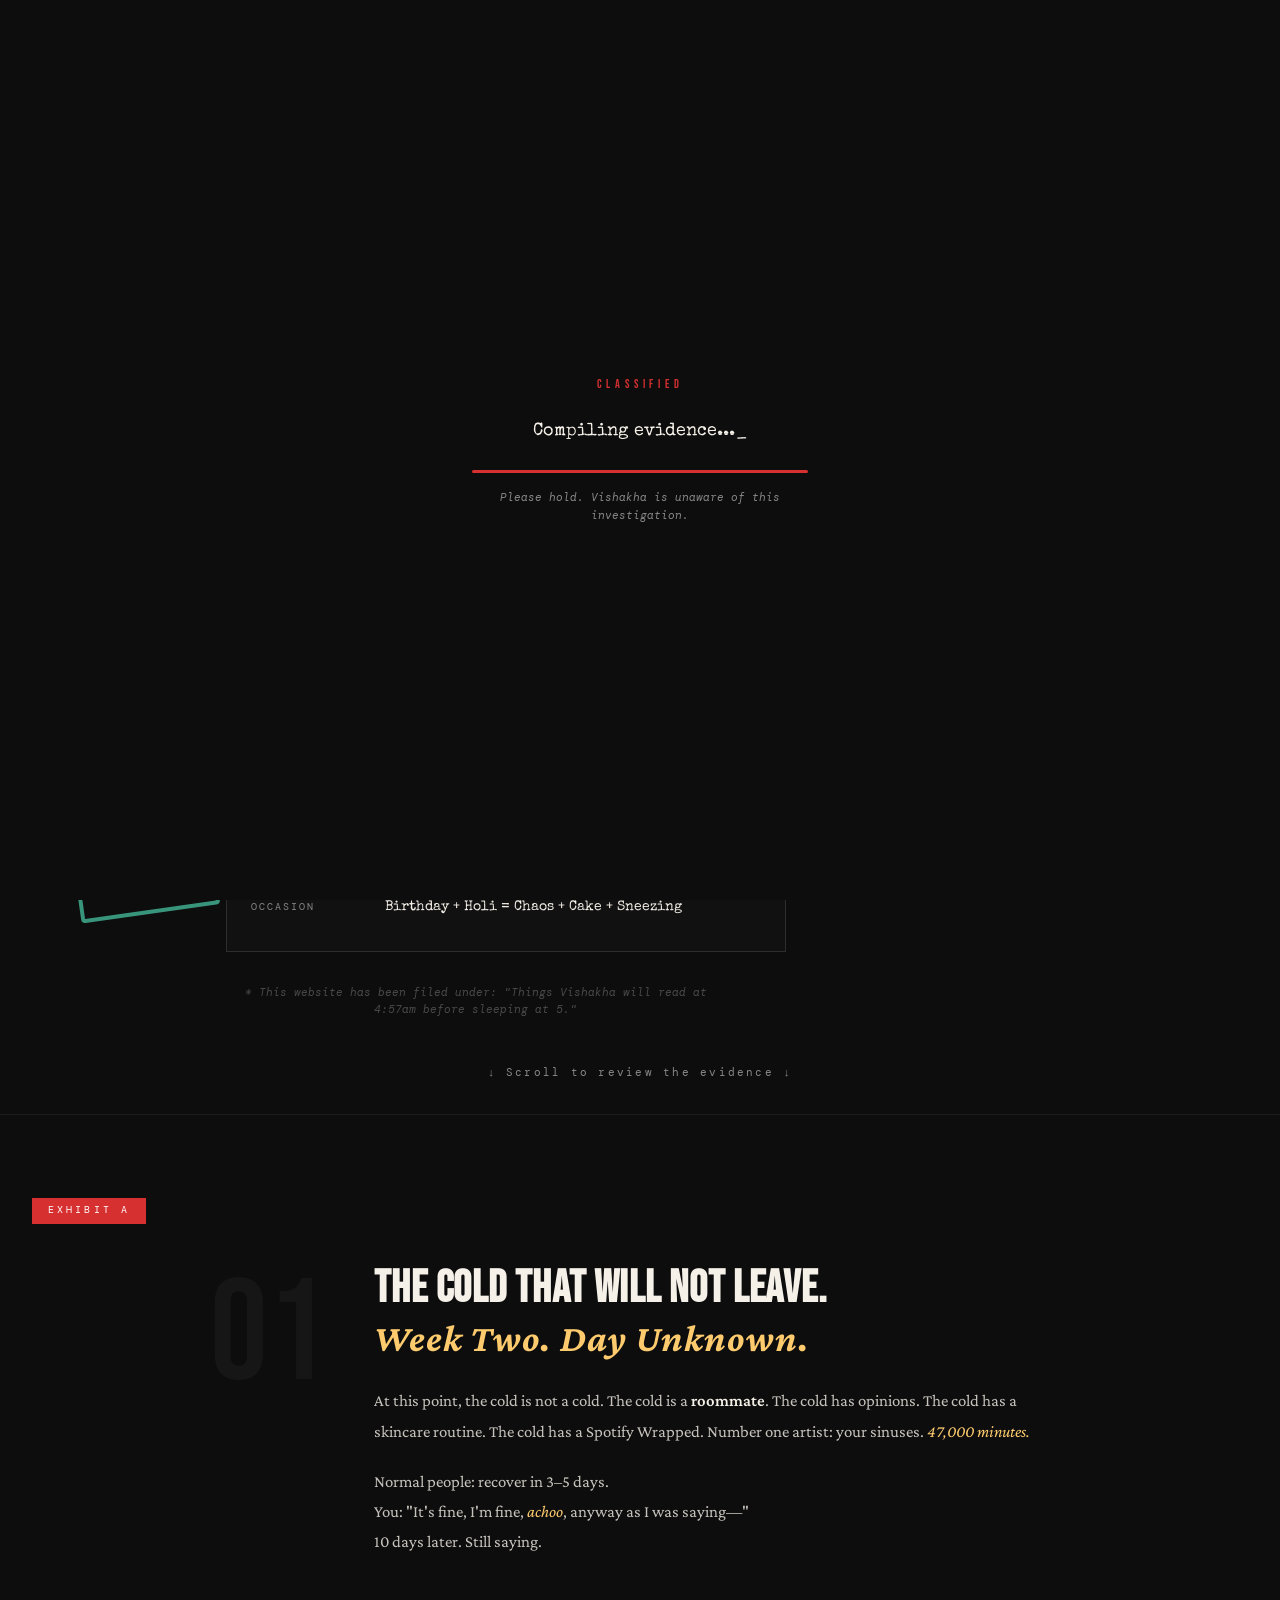
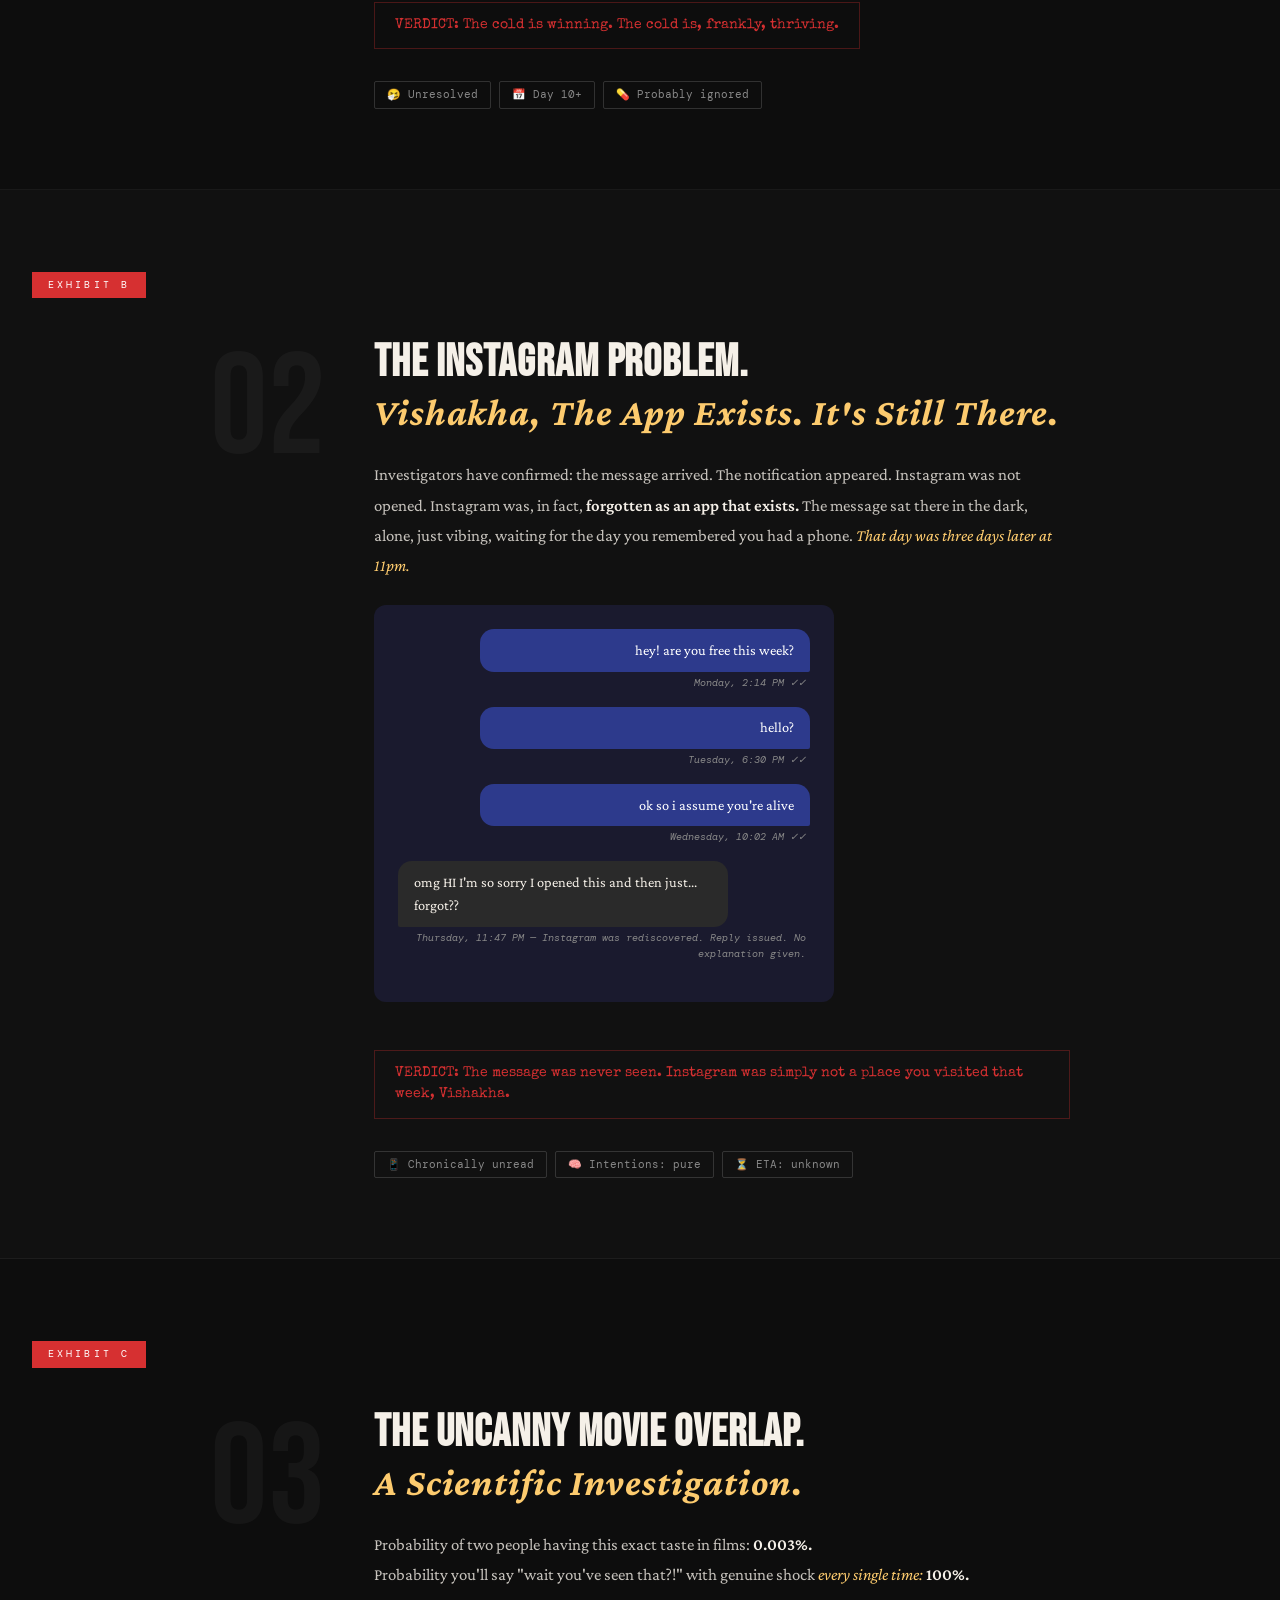
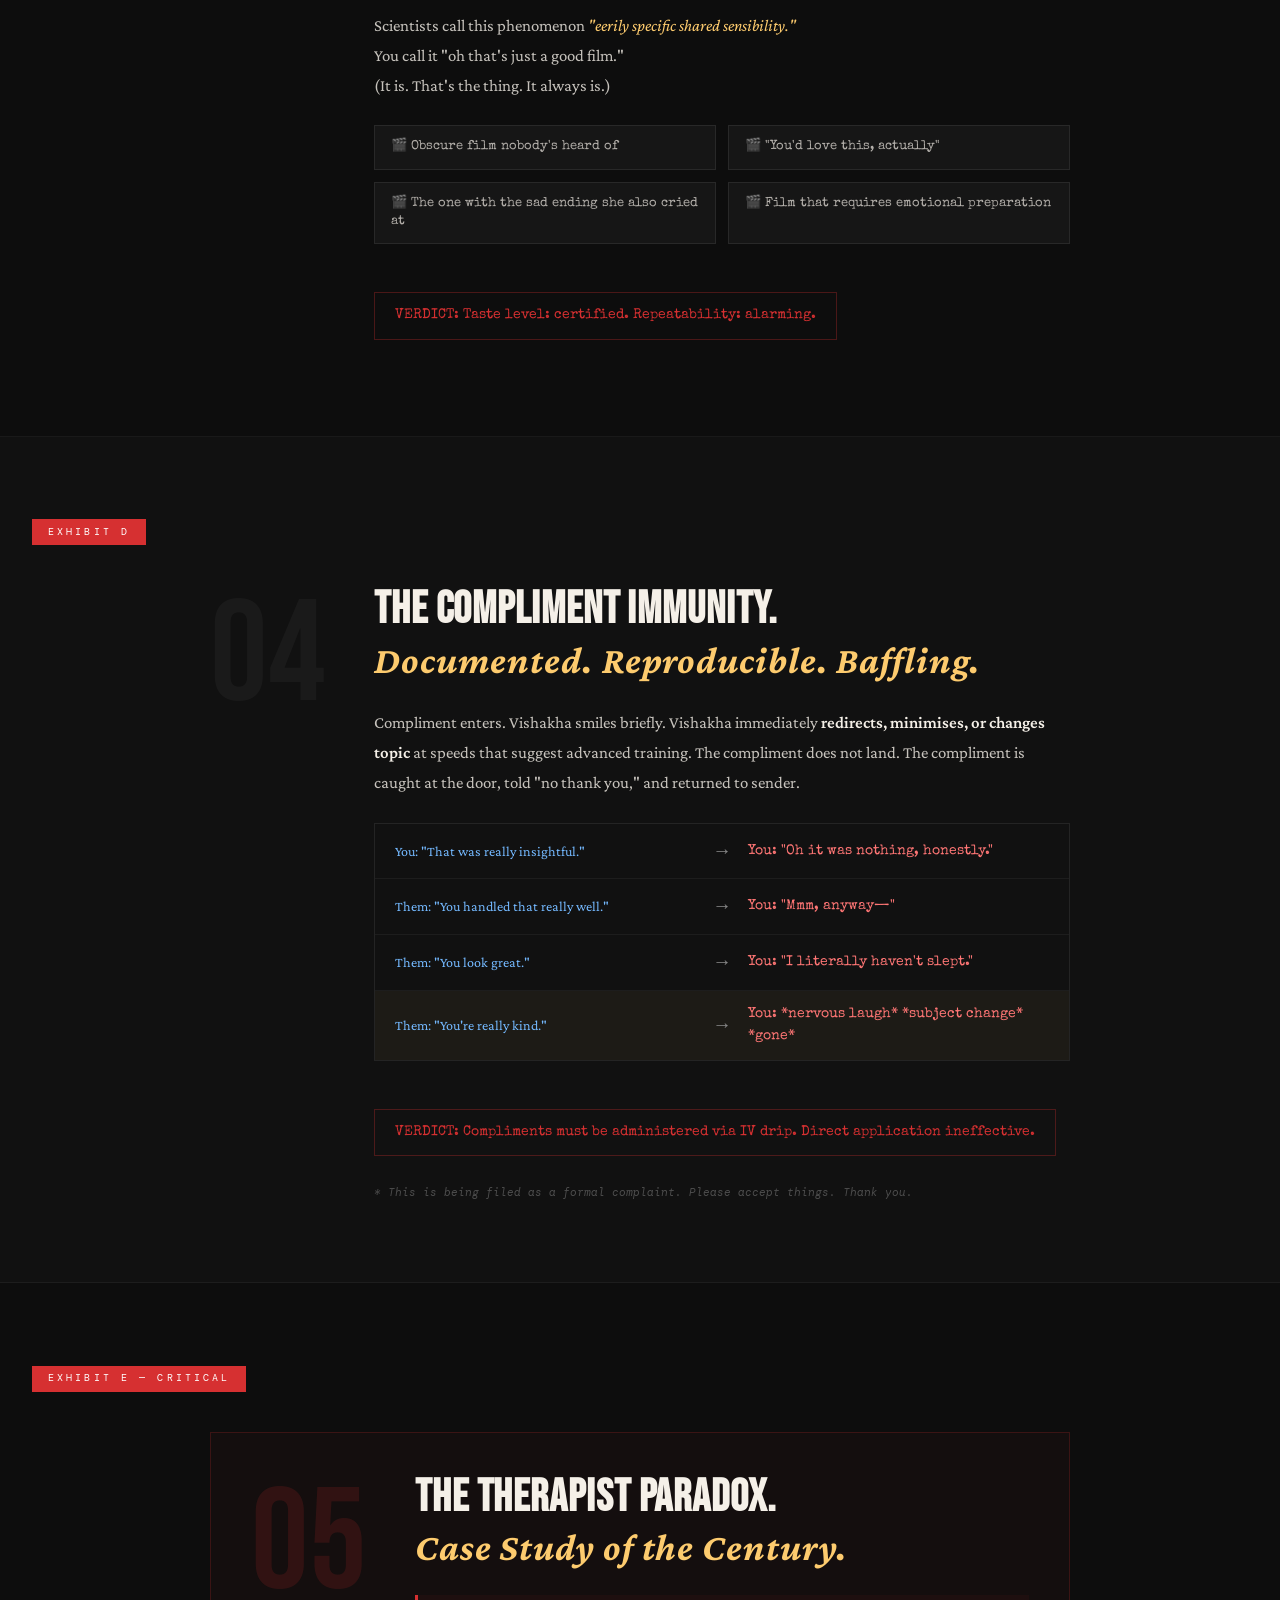
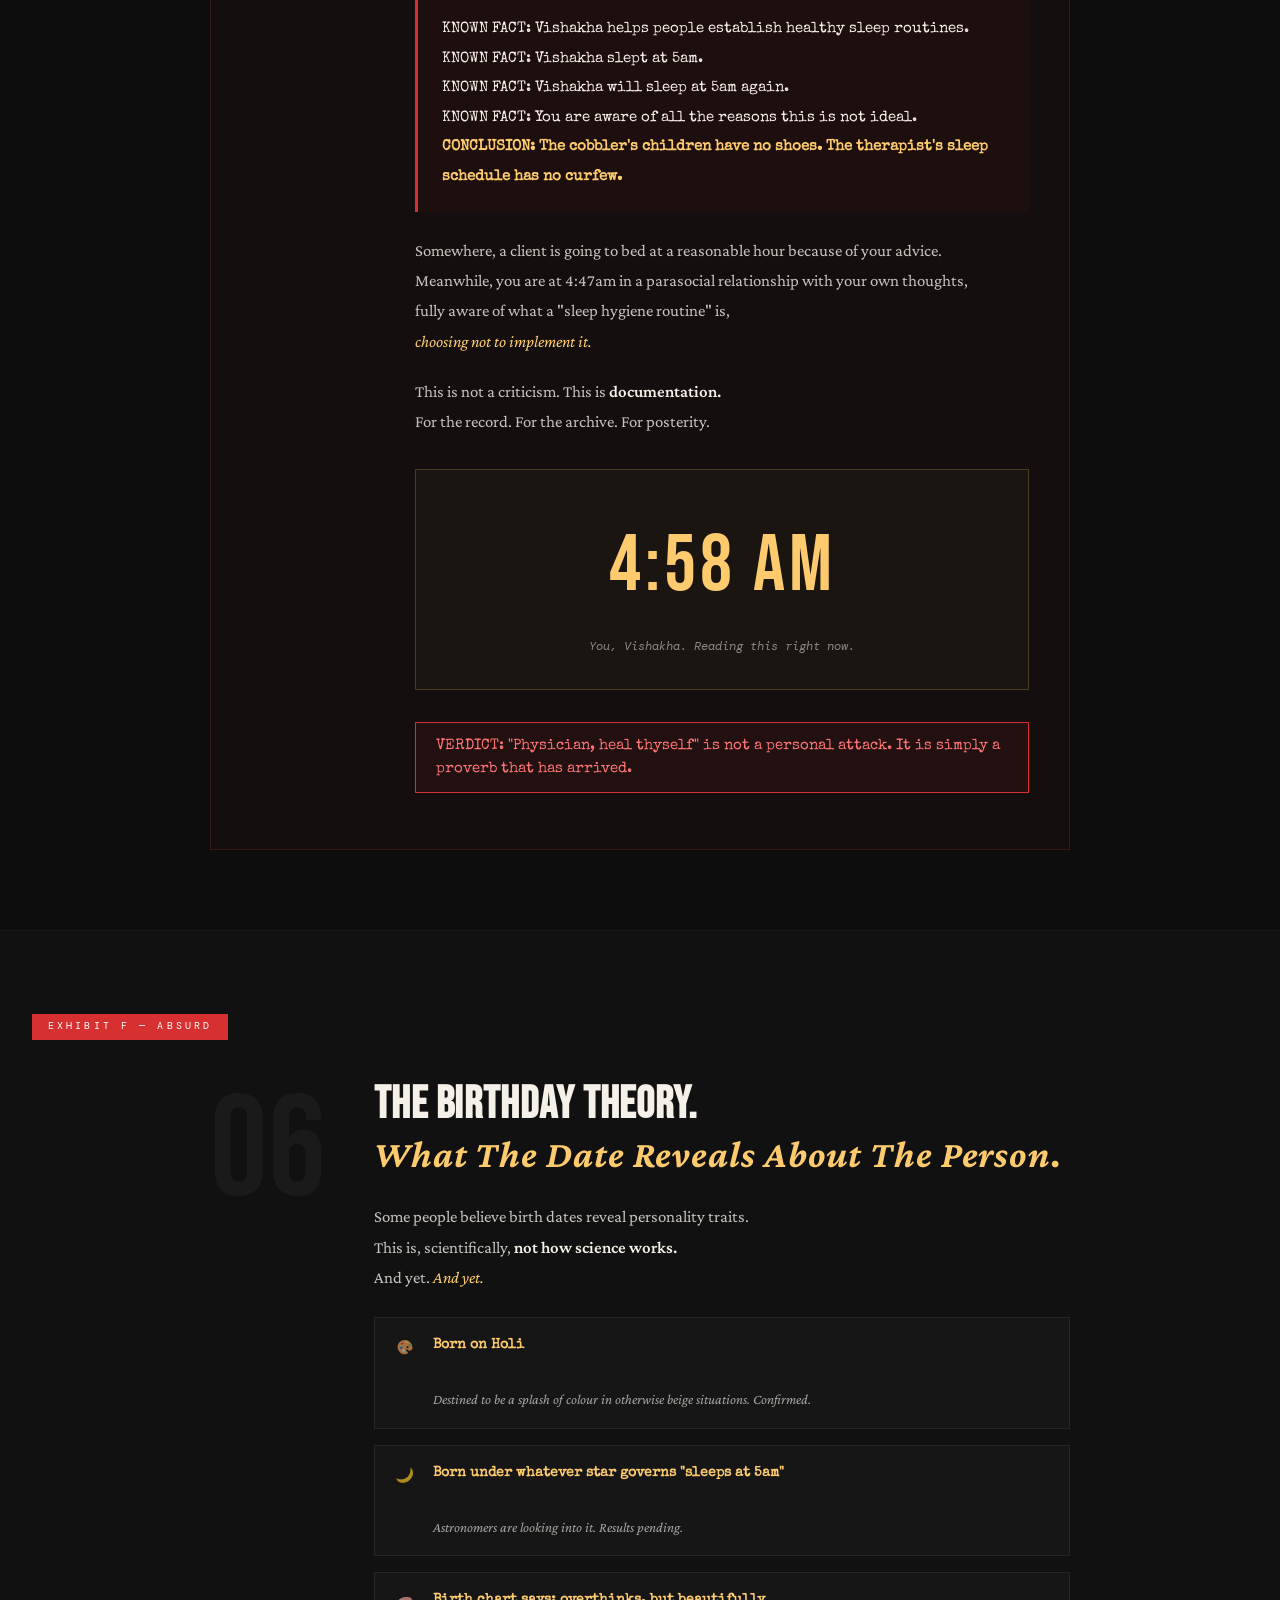
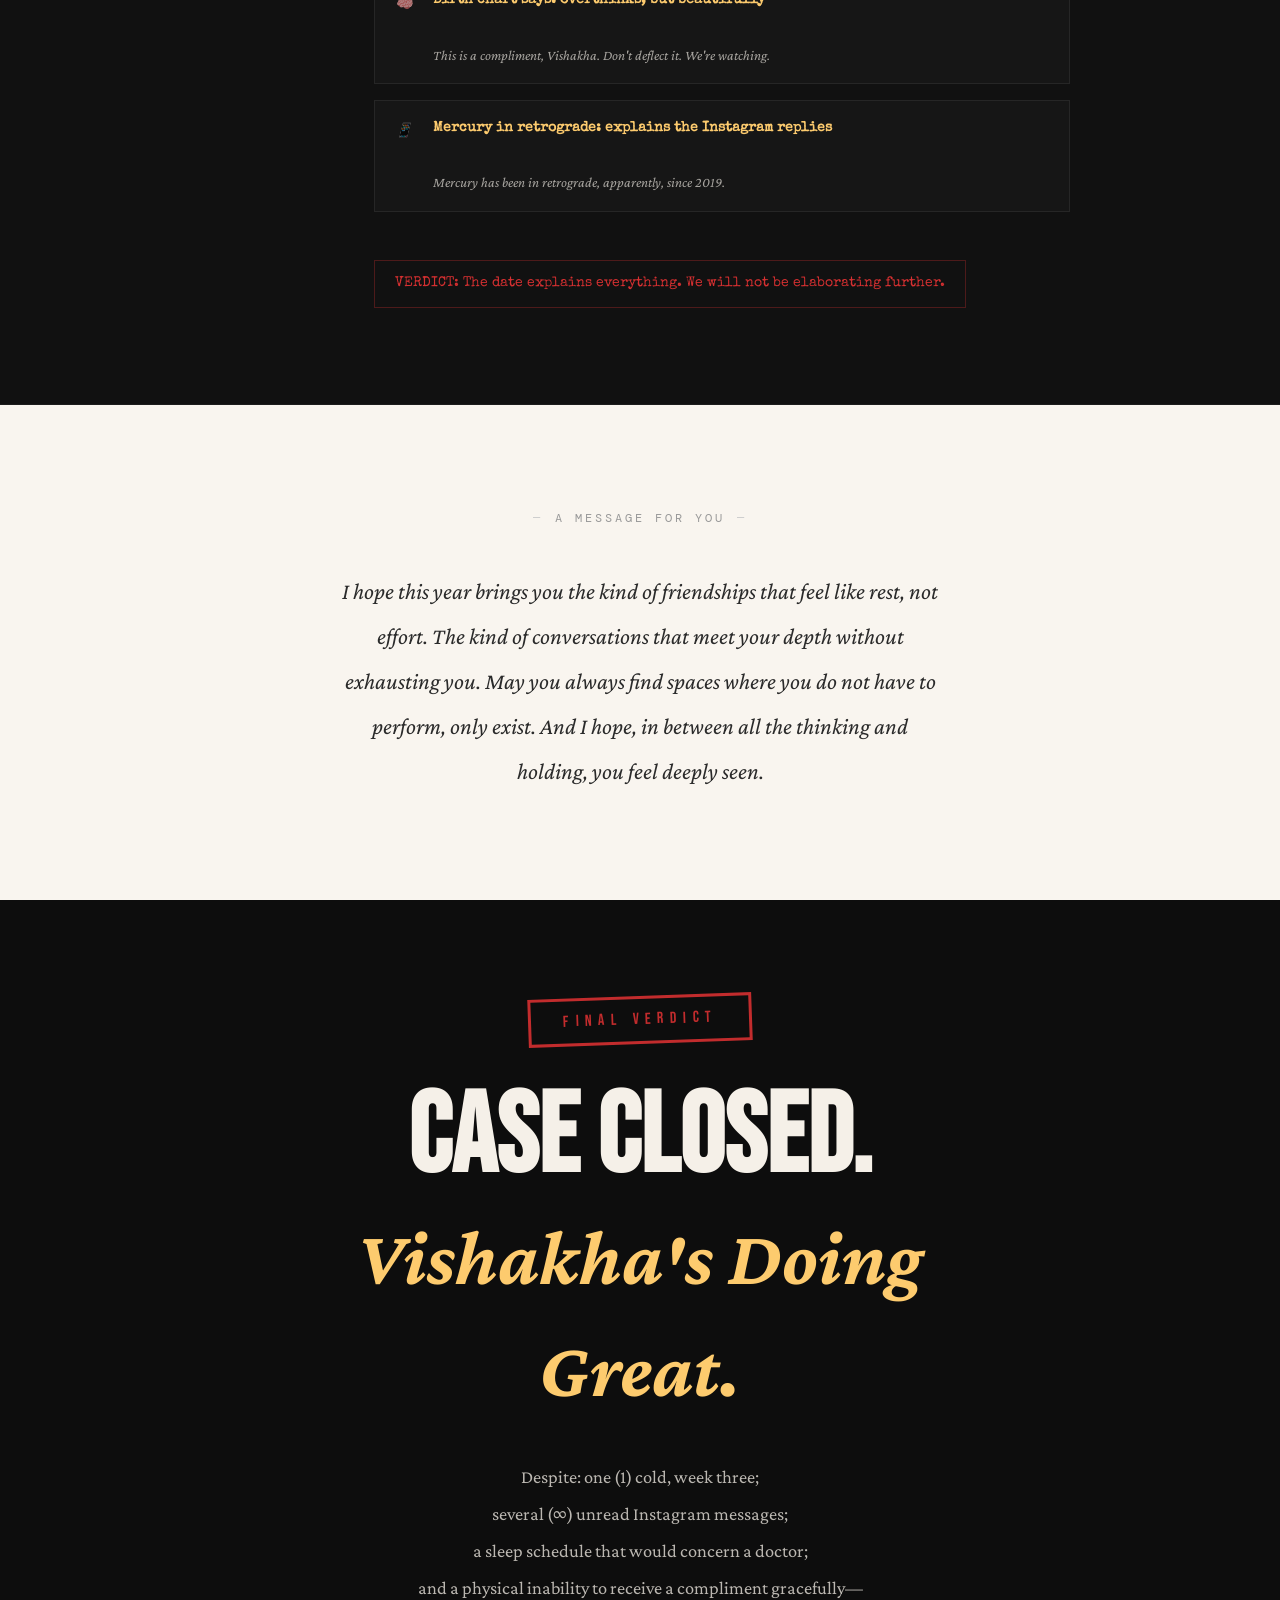
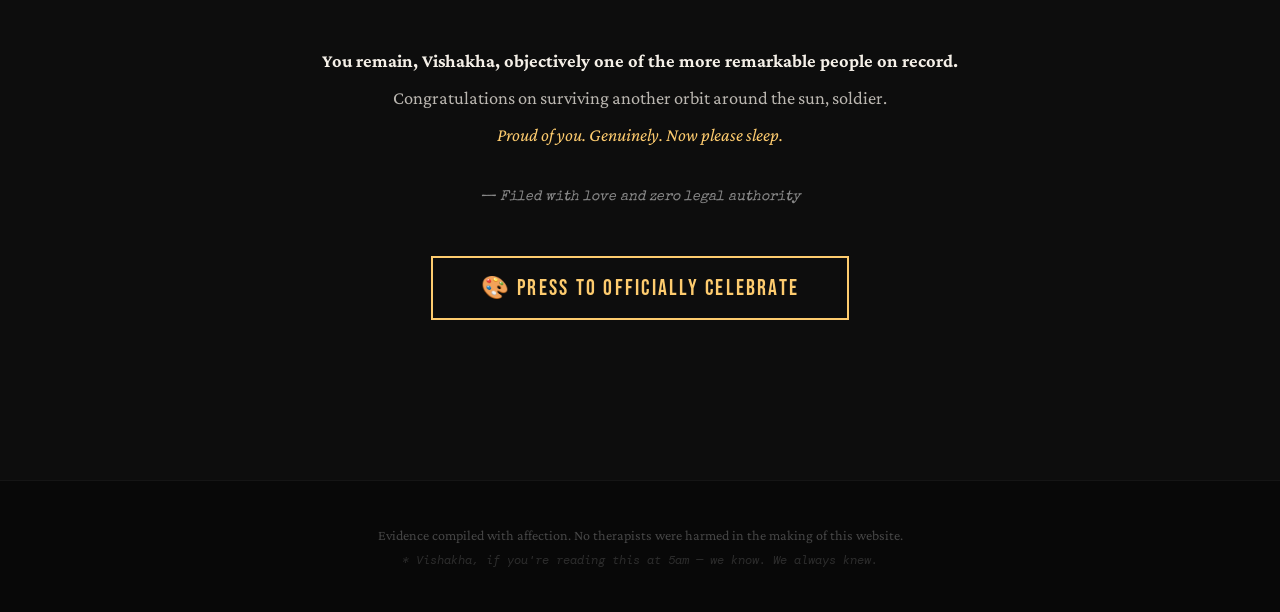
==== index.html @ 9d118647 "Update index.html" ====
<!DOCTYPE html>
<html lang="en">
<head>
  <meta charset="UTF-8" />
  <meta name="viewport" content="width=device-width, initial-scale=1.0" />
  <title>CASE FILE: Vishakha's Birthday 🎂</title>
  <style>
/* ═══════════════════════════════════════════════════
   BIRTHDAY CASE FILE v2 — style2.css
   Aesthetic: Dark newspaper × detective board × unhinged
   ═══════════════════════════════════════════════════ */

*, *::before, *::after { box-sizing: border-box; margin: 0; padding: 0; }

:root {
  --bg:        #0D0D0D;
  --bg-alt:    #111111;
  --paper:     #F5F0E8;
  --paper-alt: #EDE8DC;
  --ink:       #1A1A1A;
  --red:       #D63031;
  --yellow:    #FDCB6E;
  --pink:      #FF7675;
  --blue:      #74B9FF;
  --green:     #55EFC4;
  --muted:     #888;
  --white:     #FFFFFF;

  --font-headline: 'Bebas Neue', 'Arial Black', sans-serif;
  --font-body:     'Crimson Pro', Georgia, serif;
  --font-type:     'Special Elite', 'Courier New', monospace;
  --font-mono:     'DM Mono', 'Courier New', monospace;
}

html { scroll-behavior: smooth; font-size: 16px; }

body {
  font-family: var(--font-body);
  background: var(--bg);
  color: var(--paper);
  overflow-x: hidden;
  line-height: 1.6;
  cursor: default;
}

/* Grain texture overlay */
.noise {
  position: fixed;
  inset: 0;
  pointer-events: none;
  z-index: 9998;
  opacity: 0.03;
  background-image: url("data:image/svg+xml,%3Csvg viewBox='0 0 256 256' xmlns='http://www.w3.org/2000/svg'%3E%3Cfilter id='noise'%3E%3CfeTurbulence type='fractalNoise' baseFrequency='0.9' numOctaves='4' stitchTiles='stitch'/%3E%3C/filter%3E%3Crect width='100%25' height='100%25' filter='url(%23noise)'/%3E%3C/svg%3E");
  background-repeat: repeat;
  background-size: 128px;
}

/* ── LOADER ───────────────────────────────────────── */
.loader {
  position: fixed;
  inset: 0;
  background: var(--bg);
  z-index: 9999;
  display: flex;
  align-items: center;
  justify-content: center;
  transition: opacity 0.6s ease;
}

.loader.hidden { opacity: 0; pointer-events: none; }

.loader-inner { text-align: center; max-width: 400px; padding: 2rem; }

.loader-tag {
  font-family: var(--font-headline);
  font-size: 0.75rem;
  letter-spacing: 0.4em;
  color: var(--red);
  margin-bottom: 1.5rem;
}

.loader-text {
  font-family: var(--font-type);
  font-size: 1.1rem;
  color: var(--paper);
  margin-bottom: 1.5rem;
}

.blink { animation: blink 0.8s step-end infinite; }
@keyframes blink { 0%, 100% { opacity: 1; } 50% { opacity: 0; } }

.loader-bar {
  width: 100%;
  height: 3px;
  background: rgba(255,255,255,0.1);
  border-radius: 2px;
  overflow: hidden;
  margin-bottom: 1rem;
}

.loader-fill {
  height: 100%;
  width: 0%;
  background: var(--red);
  transition: width 0.05s linear;
}

.loader-sub {
  font-family: var(--font-mono);
  font-size: 0.7rem;
  color: var(--muted);
  font-style: italic;
}

/* ── HERO ─────────────────────────────────────────── */
.hero {
  min-height: 100vh;
  display: flex;
  flex-direction: column;
  align-items: center;
  justify-content: center;
  position: relative;
  padding: 4rem 2rem 6rem;
  overflow: hidden;
  border-bottom: 1px solid rgba(255,255,255,0.06);
}

/* Giant bg text */
.hero-bg-text {
  position: absolute;
  font-family: var(--font-headline);
  font-size: clamp(10rem, 25vw, 22rem);
  color: rgba(255,255,255,0.02);
  letter-spacing: 0.1em;
  pointer-events: none;
  user-select: none;
  top: 50%;
  left: 50%;
  transform: translate(-50%, -50%);
  white-space: nowrap;
}

/* Stamps */
.stamp {
  position: absolute;
  font-family: var(--font-headline);
  font-size: 1.4rem;
  letter-spacing: 0.2em;
  border: 4px solid;
  padding: 0.4rem 1.2rem;
  border-radius: 4px;
  transform-origin: center;
  opacity: 0.6;
}

.stamp-1 {
  color: var(--red);
  border-color: var(--red);
  top: 12%;
  right: 8%;
  transform: rotate(12deg);
}

.stamp-2 {
  color: var(--green);
  border-color: var(--green);
  bottom: 18%;
  left: 6%;
  transform: rotate(-8deg);
}

/* Case header */
.case-header {
  display: flex;
  align-items: center;
  gap: 1rem;
  margin-bottom: 2rem;
  opacity: 0;
  animation: fade-in 0.6s ease forwards 1.8s;
}

.case-label {
  font-family: var(--font-mono);
  font-size: 0.7rem;
  letter-spacing: 0.3em;
  color: var(--muted);
  text-transform: uppercase;
}

.case-number {
  font-family: var(--font-mono);
  font-size: 0.85rem;
  color: var(--red);
  letter-spacing: 0.1em;
}

/* Hero title */
.hero-title {
  font-family: var(--font-headline);
  font-size: clamp(5rem, 16vw, 13rem);
  line-height: 0.95;
  letter-spacing: 0.02em;
  text-align: center;
  color: var(--paper);
  margin-bottom: 3rem;
  opacity: 0;
  animation: fade-in 0.8s ease forwards 2s;
}

.hero-title em {
  font-family: 'Crimson Pro', serif;
  font-style: italic;
  color: var(--yellow);
  font-size: 0.85em;
}

/* Dossier block */
.hero-dossier {
  width: 100%;
  max-width: 560px;
  border: 1px solid rgba(255,255,255,0.12);
  padding: 1.5rem;
  background: rgba(255,255,255,0.02);
  opacity: 0;
  animation: fade-in 0.8s ease forwards 2.3s;
}

.dossier-row {
  display: flex;
  gap: 1.5rem;
  padding: 0.55rem 0;
  border-bottom: 1px solid rgba(255,255,255,0.06);
  font-size: 0.9rem;
  align-items: baseline;
}

.dossier-row:last-child { border-bottom: none; }

.d-label {
  font-family: var(--font-mono);
  font-size: 0.65rem;
  letter-spacing: 0.2em;
  color: var(--muted);
  text-transform: uppercase;
  flex-shrink: 0;
  width: 110px;
}

.d-val {
  font-family: var(--font-type);
  font-size: 0.88rem;
  color: var(--paper);
  line-height: 1.4;
}

.hero-footnote {
  margin-top: 2rem;
  font-family: var(--font-mono);
  font-size: 0.68rem;
  color: rgba(255,255,255,0.25);
  font-style: italic;
  text-align: center;
  max-width: 500px;
  opacity: 0;
  animation: fade-in 0.8s ease forwards 2.7s;
}

.scroll-hint {
  position: absolute;
  bottom: 2rem;
  left: 50%;
  transform: translateX(-50%);
  font-family: var(--font-mono);
  font-size: 0.7rem;
  letter-spacing: 0.2em;
  color: var(--muted);
  animation: pulse-hint 2s ease-in-out infinite;
}

@keyframes pulse-hint {
  0%, 100% { opacity: 0.4; }
  50%       { opacity: 1; }
}

@keyframes fade-in {
  from { opacity: 0; transform: translateY(16px); }
  to   { opacity: 1; transform: translateY(0); }
}

/* ── EVIDENCE SECTIONS ────────────────────────────── */
.evidence-section {
  padding: 5rem 2rem;
  position: relative;
  border-bottom: 1px solid rgba(255,255,255,0.05);
}

.evidence-section.alt-bg { background: var(--bg-alt); }

.section-tape {
  display: inline-block;
  background: var(--red);
  color: var(--white);
  font-family: var(--font-mono);
  font-size: 0.65rem;
  letter-spacing: 0.3em;
  padding: 0.3rem 1rem;
  margin-bottom: 2.5rem;
  text-transform: uppercase;
}

.evidence-card {
  max-width: 860px;
  margin: 0 auto;
  display: flex;
  gap: 3rem;
  align-items: flex-start;
}

.evidence-number {
  font-family: var(--font-headline);
  font-size: clamp(5rem, 12vw, 9rem);
  line-height: 1;
  color: rgba(255,255,255,0.04);
  flex-shrink: 0;
  user-select: none;
}

.critical-num { color: rgba(214,48,49,0.15); }

.evidence-body { flex: 1; }

.evidence-title {
  font-family: var(--font-headline);
  font-size: clamp(1.6rem, 4vw, 2.8rem);
  line-height: 1.1;
  letter-spacing: 0.02em;
  color: var(--paper);
  margin-bottom: 1.5rem;
}

.evidence-title em {
  font-family: 'Crimson Pro', serif;
  font-style: italic;
  color: var(--yellow);
  font-size: 0.85em;
}

.evidence-text {
  font-size: 1.05rem;
  color: rgba(245,240,232,0.8);
  line-height: 1.8;
  margin-bottom: 1.25rem;
}

.evidence-text strong { color: var(--paper); font-weight: 600; }
.evidence-text em     { color: var(--yellow); font-style: italic; }

.evidence-verdict {
  font-family: var(--font-type);
  font-size: 0.9rem;
  color: var(--red);
  margin: 1.5rem 0 1rem;
  padding: 0.75rem 1.25rem;
  border: 1px solid rgba(214,48,49,0.3);
  display: inline-block;
  line-height: 1.5;
}

.critical-verdict {
  background: rgba(214,48,49,0.08);
  border-color: var(--red);
  color: var(--pink);
  font-size: 0.95rem;
  display: block;
}

.evidence-tag-row {
  display: flex;
  flex-wrap: wrap;
  gap: 0.5rem;
  margin-top: 1rem;
}

.etag {
  font-family: var(--font-mono);
  font-size: 0.68rem;
  padding: 0.25rem 0.75rem;
  border: 1px solid rgba(255,255,255,0.15);
  color: var(--muted);
  border-radius: 2px;
}

.side-note {
  font-family: var(--font-mono);
  font-size: 0.7rem;
  color: rgba(255,255,255,0.25);
  font-style: italic;
  margin-top: 0.75rem;
}

/* Highlight card (Therapist Paradox) */
.highlight-card {
  border: 1px solid rgba(214,48,49,0.2);
  padding: 2.5rem;
  background: rgba(214,48,49,0.03);
}

/* Fake chat */
.fake-chat {
  background: #1A1A2E;
  border-radius: 12px;
  padding: 1.5rem;
  margin: 1.5rem 0;
  max-width: 460px;
}

.chat-bubble {
  display: inline-block;
  padding: 0.6rem 1rem;
  border-radius: 14px;
  font-family: var(--font-body);
  font-size: 0.9rem;
  margin-bottom: 0.2rem;
  max-width: 80%;
}

.chat-bubble.sent {
  background: #2D3A8C;
  color: #fff;
  margin-left: auto;
  display: block;
  text-align: right;
  border-radius: 14px 14px 2px 14px;
}

.chat-bubble.received {
  background: #2A2A2A;
  color: var(--paper);
  display: block;
  border-radius: 14px 14px 14px 2px;
}

.chat-time {
  font-family: var(--font-mono);
  font-size: 0.62rem;
  color: var(--muted);
  text-align: right;
  margin-bottom: 1rem;
  padding-right: 0.25rem;
  font-style: italic;
}

/* Movie grid */
.movie-grid {
  display: grid;
  grid-template-columns: 1fr 1fr;
  gap: 0.75rem;
  margin: 1.5rem 0;
}

.movie-card {
  background: rgba(255,255,255,0.04);
  border: 1px solid rgba(255,255,255,0.08);
  padding: 0.75rem 1rem;
  font-family: var(--font-type);
  font-size: 0.82rem;
  color: rgba(245,240,232,0.7);
  line-height: 1.4;
}

/* Compliment deflect chart */
.deflect-chart {
  margin: 1.5rem 0;
  border: 1px solid rgba(255,255,255,0.08);
}

.deflect-row {
  display: flex;
  align-items: center;
  gap: 1rem;
  padding: 0.75rem 1.25rem;
  border-bottom: 1px solid rgba(255,255,255,0.05);
  flex-wrap: wrap;
}

.deflect-row:last-child { border-bottom: none; }

.highlight-row { background: rgba(253,203,110,0.05); }

.deflect-in {
  flex: 1;
  font-family: var(--font-body);
  font-size: 0.88rem;
  color: var(--blue);
  min-width: 160px;
}

.deflect-arrow {
  color: var(--muted);
  font-size: 1.2rem;
  flex-shrink: 0;
}

.deflect-out {
  flex: 1;
  font-family: var(--font-type);
  font-size: 0.88rem;
  color: var(--pink);
  min-width: 160px;
}

/* Paradox box */
.paradox-box {
  border-left: 3px solid var(--red);
  background: rgba(214,48,49,0.05);
  padding: 1.25rem 1.5rem;
  margin: 1.5rem 0;
}

.paradox-statement {
  font-family: var(--font-type);
  font-size: 0.92rem;
  line-height: 2;
  color: var(--paper);
}

.paradox-statement strong { color: var(--yellow); }

/* Clock display */
.clock-display {
  text-align: center;
  margin: 2rem 0;
  padding: 2rem;
  border: 1px solid rgba(253,203,110,0.2);
  background: rgba(253,203,110,0.03);
}

.clock-time {
  display: block;
  font-family: var(--font-headline);
  font-size: clamp(3rem, 8vw, 5rem);
  color: var(--yellow);
  letter-spacing: 0.05em;
  animation: flicker 4s ease-in-out infinite;
}

@keyframes flicker {
  0%, 95%, 100% { opacity: 1; }
  96%            { opacity: 0.4; }
  97%            { opacity: 1; }
  98%            { opacity: 0.6; }
}

.clock-caption {
  display: block;
  font-family: var(--font-mono);
  font-size: 0.72rem;
  color: var(--muted);
  font-style: italic;
  margin-top: 0.5rem;
}

/* Birth reveal */
.birth-reveal-box {
  display: flex;
  flex-direction: column;
  gap: 1rem;
  margin: 1.5rem 0;
}

.birth-item {
  display: flex;
  gap: 1.25rem;
  align-items: flex-start;
  padding: 1rem 1.25rem;
  border: 1px solid rgba(255,255,255,0.07);
  background: rgba(255,255,255,0.02);
}

.birth-icon {
  font-size: 1.5rem;
  flex-shrink: 0;
  margin-top: 0.2rem;
}

.birth-item strong {
  display: block;
  font-family: var(--font-type);
  font-size: 0.88rem;
  color: var(--yellow);
  margin-bottom: 0.25rem;
}

.birth-item span {
  font-size: 0.88rem;
  color: rgba(245,240,232,0.65);
  font-style: italic;
  line-height: 1.5;
}

/* ── MESSAGE SECTION ──────────────────────────────── */
.message-section {
  min-height: 55vh;
  display: flex;
  align-items: center;
  justify-content: center;
  background: #F9F5EF;
  padding: 5rem 2rem;
}

.message-wrapper {
  max-width: 600px;
  text-align: center;
}

.message-label {
  font-family: var(--font-mono);
  font-size: 0.75rem;
  letter-spacing: 0.25em;
  text-transform: uppercase;
  color: #999;
  margin-bottom: 2.5rem;
}

.message-label::before,
.message-label::after {
  content: '—';
  margin: 0 0.75rem;
  color: #CCC;
}

.message-text {
  font-family: 'Crimson Pro', serif;
  font-size: clamp(1.15rem, 2.5vw, 1.45rem);
  font-style: italic;
  font-weight: 400;
  line-height: 1.95;
  color: #2a2a2a;
  quotes: none;
}

/* ── VERDICT SECTION ──────────────────────────────── */
.verdict-section {
  min-height: 70vh;
  background: var(--bg);
  display: flex;
  align-items: center;
  justify-content: center;
  padding: 6rem 2rem;
  position: relative;
  overflow: hidden;
  text-align: center;
}

.verdict-content {
  position: relative;
  z-index: 2;
  max-width: 680px;
}

.verdict-stamp {
  display: inline-block;
  font-family: var(--font-headline);
  font-size: 1rem;
  letter-spacing: 0.4em;
  color: var(--red);
  border: 3px solid var(--red);
  padding: 0.5rem 2rem;
  margin-bottom: 2.5rem;
  transform: rotate(-2deg);
  opacity: 0.9;
}

.verdict-title {
  font-family: var(--font-headline);
  font-size: clamp(3rem, 9vw, 7rem);
  line-height: 1;
  color: var(--paper);
  margin-bottom: 2.5rem;
}

.verdict-title em {
  font-family: 'Crimson Pro', serif;
  font-style: italic;
  color: var(--yellow);
  font-size: 0.7em;
}

.verdict-text {
  font-size: clamp(0.95rem, 2vw, 1.15rem);
  color: rgba(245,240,232,0.75);
  line-height: 2;
  margin-bottom: 2rem;
}

.verdict-text strong { color: var(--paper); }
.verdict-text em { color: var(--yellow); }

.verdict-signature {
  font-family: var(--font-type);
  font-size: 0.88rem;
  color: var(--muted);
  font-style: italic;
  margin-bottom: 3rem;
}

/* ── CHAOS BUTTON ─────────────────────────────────── */
.chaos-btn {
  cursor: pointer;
  background: transparent;
  border: 2px solid var(--yellow);
  color: var(--yellow);
  font-family: var(--font-headline);
  font-size: 1.4rem;
  letter-spacing: 0.1em;
  padding: 1rem 3rem;
  border-radius: 0;
  transition: background 0.2s, color 0.2s, transform 0.15s;
}

.chaos-btn:hover {
  background: var(--yellow);
  color: var(--ink);
  transform: scale(1.04);
}

.chaos-btn:active { transform: scale(0.97); }

.chaos-message {
  margin-top: 2rem;
  font-family: var(--font-type);
  font-size: clamp(1rem, 2.5vw, 1.5rem);
  color: var(--pink);
  font-style: italic;
  min-height: 2rem;
  opacity: 0;
  transition: opacity 0.5s ease, transform 0.5s ease;
  transform: translateY(8px);
}

.chaos-message.visible { opacity: 1; transform: translateY(0); }

/* Confetti + splash (reused) */
.confetti-container {
  position: absolute; inset: 0;
  pointer-events: none; z-index: 1; overflow: hidden;
}

.confetti-piece {
  position: absolute;
  opacity: 0;
  animation: confetti-fall 2.5s ease-in forwards;
}

@keyframes confetti-fall {
  0%   { transform: translateY(-20px) rotate(0deg); opacity: 1; }
  100% { transform: translateY(100vh) rotate(720deg); opacity: 0; }
}

.splash-overlay {
  position: fixed; inset: 0;
  pointer-events: none; z-index: 9997; opacity: 0;
  transition: opacity 0.1s ease;
}

.splash-overlay.active {
  animation: splash-burst 0.8s ease forwards;
}

@keyframes splash-burst {
  0%   { opacity: 0; }
  10%  { opacity: 0.7; background: radial-gradient(circle at 50% 50%, rgba(253,203,110,0.6) 0%, rgba(255,118,117,0.4) 40%, rgba(116,185,255,0.3) 70%, transparent 100%); }
  100% { opacity: 0; }
}

/* ── FOOTER ───────────────────────────────────────── */
.footer {
  background: #080808;
  color: rgba(255,255,255,0.25);
  text-align: center;
  padding: 2.5rem 2rem;
  font-family: var(--font-body);
  font-size: 0.88rem;
  line-height: 2;
  border-top: 1px solid rgba(255,255,255,0.05);
}

.footer-mono {
  font-family: var(--font-mono);
  font-size: 0.72rem;
  color: rgba(255,255,255,0.15);
  font-style: italic;
}

/* ── SCROLL REVEAL ────────────────────────────────── */
.reveal {
  opacity: 0;
  transform: translateY(28px);
  transition: opacity 0.7s ease, transform 0.7s ease;
}

.reveal.visible { opacity: 1; transform: translateY(0); }

/* ── RESPONSIVE ───────────────────────────────────── */
@media (max-width: 720px) {
  .evidence-card { flex-direction: column; gap: 0.5rem; }
  .evidence-number { font-size: 4rem; }

  .movie-grid { grid-template-columns: 1fr; }

  .deflect-row { flex-direction: column; gap: 0.25rem; }
  .deflect-arrow { display: none; }

  .stamp { display: none; }

  .hero-title { font-size: clamp(4rem, 20vw, 7rem); }
}

@media (max-width: 480px) {
  .evidence-section { padding: 3.5rem 1.25rem; }
  .hero { padding: 3rem 1.25rem 5rem; }
  .verdict-section { padding: 4rem 1.25rem; }
  .fake-chat { padding: 1rem; }
}

</style>
  <link href="https://fonts.googleapis.com/css2?family=Bebas+Neue&family=Crimson+Pro:ital,wght@0,400;0,600;1,400;1,600&family=Special+Elite&family=DM+Mono:wght@300;400;500&display=swap" rel="stylesheet" />
</head>
<body>

  <!-- LOADING SCREEN -->
  <div class="loader" id="loader">
    <div class="loader-inner">
      <p class="loader-tag">CLASSIFIED</p>
      <p class="loader-text">Compiling evidence...<span class="blink">_</span></p>
      <div class="loader-bar"><div class="loader-fill" id="loaderFill"></div></div>
      <p class="loader-sub">Please hold. Vishakha is unaware of this investigation.</p>
    </div>
  </div>

  <!-- NOISE OVERLAY -->
  <div class="noise"></div>

  <!-- ══════════════════════════════════════════ -->
  <!-- HERO: CASE FILE COVER                      -->
  <!-- ══════════════════════════════════════════ -->
  <section class="hero" id="hero">
    <div class="hero-bg-text" aria-hidden="true">BIRTHDAY</div>

    <div class="stamp stamp-1">CONFIDENTIAL</div>
    <div class="stamp stamp-2">VERIFIED</div>

    <div class="hero-content">
      <div class="case-header">
        <span class="case-label">CASE FILE NO.</span>
        <span class="case-number">031-HOLI-BDAY</span>
      </div>

      <h1 class="hero-title">HAPPY<br/><em>BIRTHDAY</em><br/>VISHAKHA</h1>

      <div class="hero-dossier">
        <div class="dossier-row">
          <span class="d-label">SUBJECT</span>
          <span class="d-val">Vishakha. Yes, you. Reading this right now.</span>
        </div>
        <div class="dossier-row">
          <span class="d-label">STATUS</span>
          <span class="d-val">Still here. Still iconic. Cold: ongoing.</span>
        </div>
        <div class="dossier-row">
          <span class="d-label">THREAT LEVEL</span>
          <span class="d-val">Medium. High taste. Zero cold recovery.</span>
        </div>
        <div class="dossier-row">
          <span class="d-label">OCCASION</span>
          <span class="d-val">Birthday + Holi = Chaos + Cake + Sneezing</span>
        </div>
      </div>

      <p class="hero-footnote">* This website has been filed under: "Things Vishakha will read at 4:57am before sleeping at 5."</p>
    </div>

    <div class="scroll-hint">↓ Scroll to review the evidence ↓</div>
  </section>

  <!-- ══════════════════════════════════════════ -->
  <!-- SECTION: THE COLD                          -->
  <!-- ══════════════════════════════════════════ -->
  <section class="evidence-section" id="cold">
    <div class="section-tape">EXHIBIT A</div>
    <div class="evidence-card reveal">
      <div class="evidence-number">01</div>
      <div class="evidence-body">
        <h2 class="evidence-title">The Cold That Will Not Leave.<br/><em>Week Two. Day Unknown.</em></h2>
        <p class="evidence-text">
          At this point, the cold is not a cold. The cold is a <strong>roommate</strong>. 
          The cold has opinions. The cold has a skincare routine. 
          The cold has a Spotify Wrapped. Number one artist: your sinuses. 
          <em>47,000 minutes.</em>
        </p>
        <p class="evidence-text">
          Normal people: recover in 3–5 days.<br/>
          You: "It's fine, I'm fine, <em>achoo</em>, anyway as I was saying—"<br/>
          10 days later. Still saying.
        </p>
        <div class="evidence-verdict">
          VERDICT: The cold is winning. The cold is, frankly, thriving.
        </div>
        <div class="evidence-tag-row">
          <span class="etag">🤧 Unresolved</span>
          <span class="etag">📅 Day 10+</span>
          <span class="etag">💊 Probably ignored</span>
        </div>
      </div>
    </div>
  </section>

  <!-- ══════════════════════════════════════════ -->
  <!-- SECTION: INSTAGRAM INBOX                   -->
  <!-- ══════════════════════════════════════════ -->
  <section class="evidence-section alt-bg" id="insta">
    <div class="section-tape">EXHIBIT B</div>
    <div class="evidence-card reveal">
      <div class="evidence-number">02</div>
      <div class="evidence-body">
        <h2 class="evidence-title">The Instagram Problem.<br/><em>Vishakha, The App Exists. It's Still There.</em></h2>
        <p class="evidence-text">
          Investigators have confirmed: the message arrived. The notification appeared. 
          Instagram was not opened. Instagram was, in fact, <strong>forgotten as an app that exists.</strong>
          The message sat there in the dark, alone, just vibing, 
          waiting for the day you remembered you had a phone. <em>That day was three days later at 11pm.</em>
        </p>

        <!-- Fake chat UI -->
        <div class="fake-chat">
          <div class="chat-bubble sent">hey! are you free this week?</div>
          <div class="chat-time">Monday, 2:14 PM ✓✓</div>
          <div class="chat-bubble sent">hello?</div>
          <div class="chat-time">Tuesday, 6:30 PM ✓✓</div>
          <div class="chat-bubble sent">ok so i assume you're alive</div>
          <div class="chat-time">Wednesday, 10:02 AM ✓✓</div>
          <div class="chat-bubble received">omg HI I'm so sorry I opened this and then just... forgot??</div>
          <div class="chat-time">Thursday, 11:47 PM — <em>Instagram was rediscovered. Reply issued. No explanation given.</em></div>
        </div>

        <div class="evidence-verdict">
          VERDICT: The message was never seen. Instagram was simply not a place you visited that week, Vishakha.
        </div>
        <div class="evidence-tag-row">
          <span class="etag">📱 Chronically unread</span>
          <span class="etag">🧠 Intentions: pure</span>
          <span class="etag">⏳ ETA: unknown</span>
        </div>
      </div>
    </div>
  </section>

  <!-- ══════════════════════════════════════════ -->
  <!-- SECTION: THE MOVIE TASTE                   -->
  <!-- ══════════════════════════════════════════ -->
  <section class="evidence-section" id="movies">
    <div class="section-tape">EXHIBIT C</div>
    <div class="evidence-card reveal">
      <div class="evidence-number">03</div>
      <div class="evidence-body">
        <h2 class="evidence-title">The Uncanny Movie Overlap.<br/><em>A Scientific Investigation.</em></h2>
        <p class="evidence-text">
          Probability of two people having this exact taste in films: <strong>0.003%.</strong><br/>
          Probability you'll say "wait you've seen that?!" with genuine shock <em>every single time:</em> <strong>100%.</strong>
        </p>
        <p class="evidence-text">
          Scientists call this phenomenon <em>"eerily specific shared sensibility."</em><br/>
          You call it "oh that's just a good film."<br/>
          (It is. That's the thing. It always is.)
        </p>
        <div class="movie-grid">
          <div class="movie-card">🎬 Obscure film nobody's heard of</div>
          <div class="movie-card">🎬 "You'd love this, actually"</div>
          <div class="movie-card">🎬 The one with the sad ending she also cried at</div>
          <div class="movie-card">🎬 Film that requires emotional preparation</div>
        </div>
        <div class="evidence-verdict">
          VERDICT: Taste level: certified. Repeatability: alarming.
        </div>
      </div>
    </div>
  </section>

  <!-- ══════════════════════════════════════════ -->
  <!-- SECTION: THE COMPLIMENT DEFLECTION         -->
  <!-- ══════════════════════════════════════════ -->
  <section class="evidence-section alt-bg" id="compliments">
    <div class="section-tape">EXHIBIT D</div>
    <div class="evidence-card reveal">
      <div class="evidence-number">04</div>
      <div class="evidence-body">
        <h2 class="evidence-title">The Compliment Immunity.<br/><em>Documented. Reproducible. Baffling.</em></h2>
        <p class="evidence-text">
          Compliment enters. Vishakha smiles briefly. Vishakha immediately 
          <strong>redirects, minimises, or changes topic</strong> at speeds that suggest 
          advanced training. The compliment does not land. 
          The compliment is caught at the door, told "no thank you," and returned to sender.
        </p>

        <!-- Compliment deflection chart -->
        <div class="deflect-chart">
          <div class="deflect-row">
            <span class="deflect-in">You: "That was really insightful."</span>
            <span class="deflect-arrow">→</span>
            <span class="deflect-out">You: "Oh it was nothing, honestly."</span>
          </div>
          <div class="deflect-row">
            <span class="deflect-in">Them: "You handled that really well."</span>
            <span class="deflect-arrow">→</span>
            <span class="deflect-out">You: "Mmm, anyway—"</span>
          </div>
          <div class="deflect-row">
            <span class="deflect-in">Them: "You look great."</span>
            <span class="deflect-arrow">→</span>
            <span class="deflect-out">You: "I literally haven't slept."</span>
          </div>
          <div class="deflect-row highlight-row">
            <span class="deflect-in">Them: "You're really kind."</span>
            <span class="deflect-arrow">→</span>
            <span class="deflect-out">You: *nervous laugh* *subject change* *gone*</span>
          </div>
        </div>

        <div class="evidence-verdict">
          VERDICT: Compliments must be administered via IV drip. Direct application ineffective.
        </div>
        <div class="side-note">* This is being filed as a formal complaint. Please accept things. Thank you.</div>
      </div>
    </div>
  </section>

  <!-- ══════════════════════════════════════════ -->
  <!-- SECTION: THE THERAPIST PARADOX             -->
  <!-- ══════════════════════════════════════════ -->
  <section class="evidence-section" id="therapist">
    <div class="section-tape">EXHIBIT E — CRITICAL</div>
    <div class="evidence-card reveal highlight-card">
      <div class="evidence-number critical-num">05</div>
      <div class="evidence-body">
        <h2 class="evidence-title">THE THERAPIST PARADOX.<br/><em>Case Study of the Century.</em></h2>

        <div class="paradox-box">
          <p class="paradox-statement">
            KNOWN FACT: Vishakha helps people establish healthy sleep routines.<br/>
            KNOWN FACT: Vishakha slept at 5am.<br/>
            KNOWN FACT: Vishakha will sleep at 5am again.<br/>
            KNOWN FACT: You are aware of all the reasons this is not ideal.<br/>
            <strong>CONCLUSION: The cobbler's children have no shoes. The therapist's sleep schedule has no curfew.</strong>
          </p>
        </div>

        <p class="evidence-text">
          Somewhere, a client is going to bed at a reasonable hour because of your advice.<br/>
          Meanwhile, you are at 4:47am in a parasocial relationship with your own thoughts,<br/>
          fully aware of what a "sleep hygiene routine" is,<br/>
          <em>choosing not to implement it.</em>
        </p>
        <p class="evidence-text">
          This is not a criticism. This is <strong>documentation.</strong><br/>
          For the record. For the archive. For posterity.
        </p>

        <div class="clock-display">
          <span class="clock-time">4:58 AM</span>
          <span class="clock-caption">You, Vishakha. Reading this right now.</span>
        </div>

        <div class="evidence-verdict critical-verdict">
          VERDICT: "Physician, heal thyself" is not a personal attack. It is simply a proverb that has arrived.
        </div>
      </div>
    </div>
  </section>

  <!-- ══════════════════════════════════════════ -->
  <!-- SECTION: BIRTHDAY DATE REVEALS ALL         -->
  <!-- ══════════════════════════════════════════ -->
  <section class="evidence-section alt-bg" id="birthdate">
    <div class="section-tape">EXHIBIT F — ABSURD BUT TRUE</div>
    <div class="evidence-card reveal">
      <div class="evidence-number">06</div>
      <div class="evidence-body">
        <h2 class="evidence-title">The Birthday Theory.<br/><em>What The Date Reveals About The Person.</em></h2>
        <p class="evidence-text">
          Some people believe birth dates reveal personality traits.<br/>
          This is, scientifically, <strong>not how science works.</strong><br/>
          And yet. <em>And yet.</em>
        </p>

        <div class="birth-reveal-box">
          <div class="birth-item">
            <span class="birth-icon">🎨</span>
            <div>
              <strong>Born on Holi</strong><br/>
              <span>Destined to be a splash of colour in otherwise beige situations. Confirmed.</span>
            </div>
          </div>
          <div class="birth-item">
            <span class="birth-icon">🌙</span>
            <div>
              <strong>Born under whatever star governs "sleeps at 5am"</strong><br/>
              <span>Astronomers are looking into it. Results pending.</span>
            </div>
          </div>
          <div class="birth-item">
            <span class="birth-icon">🧠</span>
            <div>
              <strong>Birth chart says: overthinks, but beautifully</strong><br/>
              <span>This is a compliment, Vishakha. Don't deflect it. We're watching.</span>
            </div>
          </div>
          <div class="birth-item">
            <span class="birth-icon">📱</span>
            <div>
              <strong>Mercury in retrograde: explains the Instagram replies</strong><br/>
              <span>Mercury has been in retrograde, apparently, since 2019.</span>
            </div>
          </div>
        </div>

        <div class="evidence-verdict">
          VERDICT: The date explains everything. We will not be elaborating further.
        </div>
      </div>
    </div>
  </section>

  <!-- ══════════════════════════════════════════ -->
  <!-- THE ONE EMOTIONAL SECTION                  -->
  <!-- ══════════════════════════════════════════ -->
  <section class="message-section" id="message">
    <div class="message-wrapper reveal">
      <p class="message-label">A Message For You</p>
      <blockquote class="message-text">
        I hope this year brings you the kind of friendships that feel like rest, not effort. The kind of conversations that meet your depth without exhausting you. May you always find spaces where you do not have to perform, only exist. And I hope, in between all the thinking and holding, you feel deeply seen.
      </blockquote>
    </div>
  </section>

  <!-- ══════════════════════════════════════════ -->
  <!-- FINAL VERDICT                              -->
  <!-- ══════════════════════════════════════════ -->
  <section class="verdict-section" id="verdict">
    <div class="verdict-content reveal">
      <div class="verdict-stamp">FINAL VERDICT</div>
      <h2 class="verdict-title">Case Closed.<br/><em>Vishakha's Doing Great.</em></h2>
      <p class="verdict-text">
        Despite: one (1) cold, week three;<br/>
        several (∞) unread Instagram messages;<br/>
        a sleep schedule that would concern a doctor;<br/>
        and a physical inability to receive a compliment gracefully—<br/><br/>
        <strong>You remain, Vishakha, objectively one of the more remarkable people on record.</strong><br/>
        Congratulations on surviving another orbit around the sun, soldier.<br/>
        <em>Proud of you. Genuinely. Now please sleep.</em>
      </p>

      <div class="verdict-signature">
        — Filed with love and zero legal authority
      </div>

      <!-- Chaos button -->
      <button class="chaos-btn" id="chaosBtn" onclick="triggerChaos()">
        🎨 Press to officially celebrate
      </button>
      <p class="chaos-message" id="chaosMessage"></p>
    </div>

    <div class="confetti-container" id="confettiContainer"></div>
    <div class="splash-overlay" id="splashOverlay"></div>
  </section>

  <!-- FOOTER -->
  <footer class="footer">
    <p>Evidence compiled with affection. No therapists were harmed in the making of this website.</p>
    <p class="footer-mono">* Vishakha, if you're reading this at 5am — we know. We always knew.</p>
  </footer>

  <script>
/* ═══════════════════════════════════════════════════
   BIRTHDAY CASE FILE v2 — script2.js
   ═══════════════════════════════════════════════════ */

/* ── LOADING SCREEN ─────────────────────────────────
   Fake progress bar. Dramatic. Unnecessary. Perfect.
   ─────────────────────────────────────────────────── */
(function runLoader() {
  const loader = document.getElementById('loader');
  const fill   = document.getElementById('loaderFill');
  if (!loader || !fill) return;

  let progress = 0;
  const steps = [
    { target: 23, delay: 80  },
    { target: 47, delay: 55  },
    { target: 61, delay: 100 },
    { target: 78, delay: 40  },
    { target: 91, delay: 70  },
    { target: 100, delay: 30 },
  ];

  let stepIndex = 0;

  function runStep() {
    if (stepIndex >= steps.length) {
      // Done — hide loader
      setTimeout(() => {
        loader.classList.add('hidden');
        setTimeout(() => { loader.style.display = 'none'; }, 700);
      }, 400);
      return;
    }

    const step = steps[stepIndex];
    const increment = (step.target - progress) / 15;
    let current = progress;

    const interval = setInterval(() => {
      current += increment;
      if (current >= step.target) {
        current = step.target;
        clearInterval(interval);
        progress = current;
        stepIndex++;
        setTimeout(runStep, step.delay + Math.random() * 60);
      }
      fill.style.width = current + '%';
    }, 16);
  }

  // Start after a tiny delay
  setTimeout(runStep, 600);
})();


/* ── SCROLL REVEAL ───────────────────────────────────
   Observes .reveal elements and adds .visible on entry.
   ─────────────────────────────────────────────────── */
function initReveal() {
  const els = document.querySelectorAll('.reveal');
  const observer = new IntersectionObserver(
    entries => {
      entries.forEach(e => {
        if (e.isIntersecting) {
          e.target.classList.add('visible');
          observer.unobserve(e.target);
        }
      });
    },
    { threshold: 0.1, rootMargin: '0px 0px -40px 0px' }
  );
  els.forEach(el => observer.observe(el));
}

initReveal();


/* ── CHAOS BUTTON ────────────────────────────────────
   The button. The moment.
   ─────────────────────────────────────────────────── */

const VERDICT_MESSAGES = [
  "Case closed. She was the most interesting person in the room all along.",
  "The cold: still winning. Her: still iconic.",
  "Filed under: 'People who reply late but mean it when they do.'",
  "Therapist by day. 5am chaos agent by night. Balance.",
  "The compliment has been received. She will not acknowledge this.",
  "Instagram notification: read. Response: coming. Eventually. Warmly.",
  "Birth date confirmed: explains everything. No further questions.",
  "Her movie taste: uncanny. Her sleep schedule: a crime. Her: worth it.",
  "Verdict: she would've replied to this sooner but forgot she'd opened it.",
  "The cold is in year two now. They've merged. It's fine."
];

const COLORS = ['#FDCB6E','#FF7675','#74B9FF','#55EFC4','#A29BFE','#FD79A8','#00CEC9'];

let isChaosActive = false;

function triggerChaos() {
  if (isChaosActive) return;
  isChaosActive = true;

  fireSplash();
  fireConfetti();
  showVerdict();

  setTimeout(() => { isChaosActive = false; }, 3500);
}

function fireSplash() {
  const el = document.getElementById('splashOverlay');
  el.classList.remove('active');
  void el.offsetWidth;
  el.classList.add('active');
  setTimeout(() => el.classList.remove('active'), 900);
}

function fireConfetti() {
  const container = document.getElementById('confettiContainer');
  container.innerHTML = '';

  for (let i = 0; i < 100; i++) {
    const p = document.createElement('div');
    p.classList.add('confetti-piece');

    const color  = COLORS[Math.floor(Math.random() * COLORS.length)];
    const w      = Math.random() * 10 + 5;
    const h      = Math.random() * 14 + 4;
    const left   = Math.random() * 100;
    const delay  = Math.random() * 1.2;
    const dur    = Math.random() * 1.5 + 2;
    const radius = Math.random() > 0.6 ? '50%' : '1px';

    p.style.cssText = `
      left: ${left}%; top: -10px;
      width: ${w}px; height: ${h}px;
      background: ${color};
      border-radius: ${radius};
      animation-delay: ${delay}s;
      animation-duration: ${dur}s;
    `;
    container.appendChild(p);
  }

  setTimeout(() => { container.innerHTML = ''; }, 4500);
}

function showVerdict() {
  const el = document.getElementById('chaosMessage');
  const msg = VERDICT_MESSAGES[Math.floor(Math.random() * VERDICT_MESSAGES.length)];
  el.classList.remove('visible');
  setTimeout(() => {
    el.textContent = msg;
    el.classList.add('visible');
  }, 180);
}


/* ── SMOOTH SCROLL LINKS ─────────────────────────────
   ─────────────────────────────────────────────────── */
document.querySelectorAll('a[href^="#"]').forEach(a => {
  a.addEventListener('click', e => {
    const target = document.querySelector(a.getAttribute('href'));
    if (target) {
      e.preventDefault();
      target.scrollIntoView({ behavior: 'smooth', block: 'start' });
    }
  });
});


/* ── SUBTLE: SECTION TAPE TYPEWRITER ────────────────
   Makes the EXHIBIT labels type-in on scroll.
   ─────────────────────────────────────────────────── */
function initTypeTape() {
  const tapes = document.querySelectorAll('.section-tape');

  const obs = new IntersectionObserver(entries => {
    entries.forEach(entry => {
      if (entry.isIntersecting) {
        const el   = entry.target;
        const text = el.textContent;
        el.textContent = '';
        el.style.opacity = '1';
        let i = 0;
        const interval = setInterval(() => {
          el.textContent += text[i];
          i++;
          if (i >= text.length) clearInterval(interval);
        }, 45);
        obs.unobserve(el);
      }
    });
  }, { threshold: 0.5 });

  tapes.forEach(t => {
    t.style.opacity = '0';
    obs.observe(t);
  });
}

initTypeTape();


/* ═══════════════════════════════════════════════════
   END OF FILE.
   "She'll read this at 4:58am.
    We have accepted this."
   ═══════════════════════════════════════════════════ */

</script>
</body>
</html>
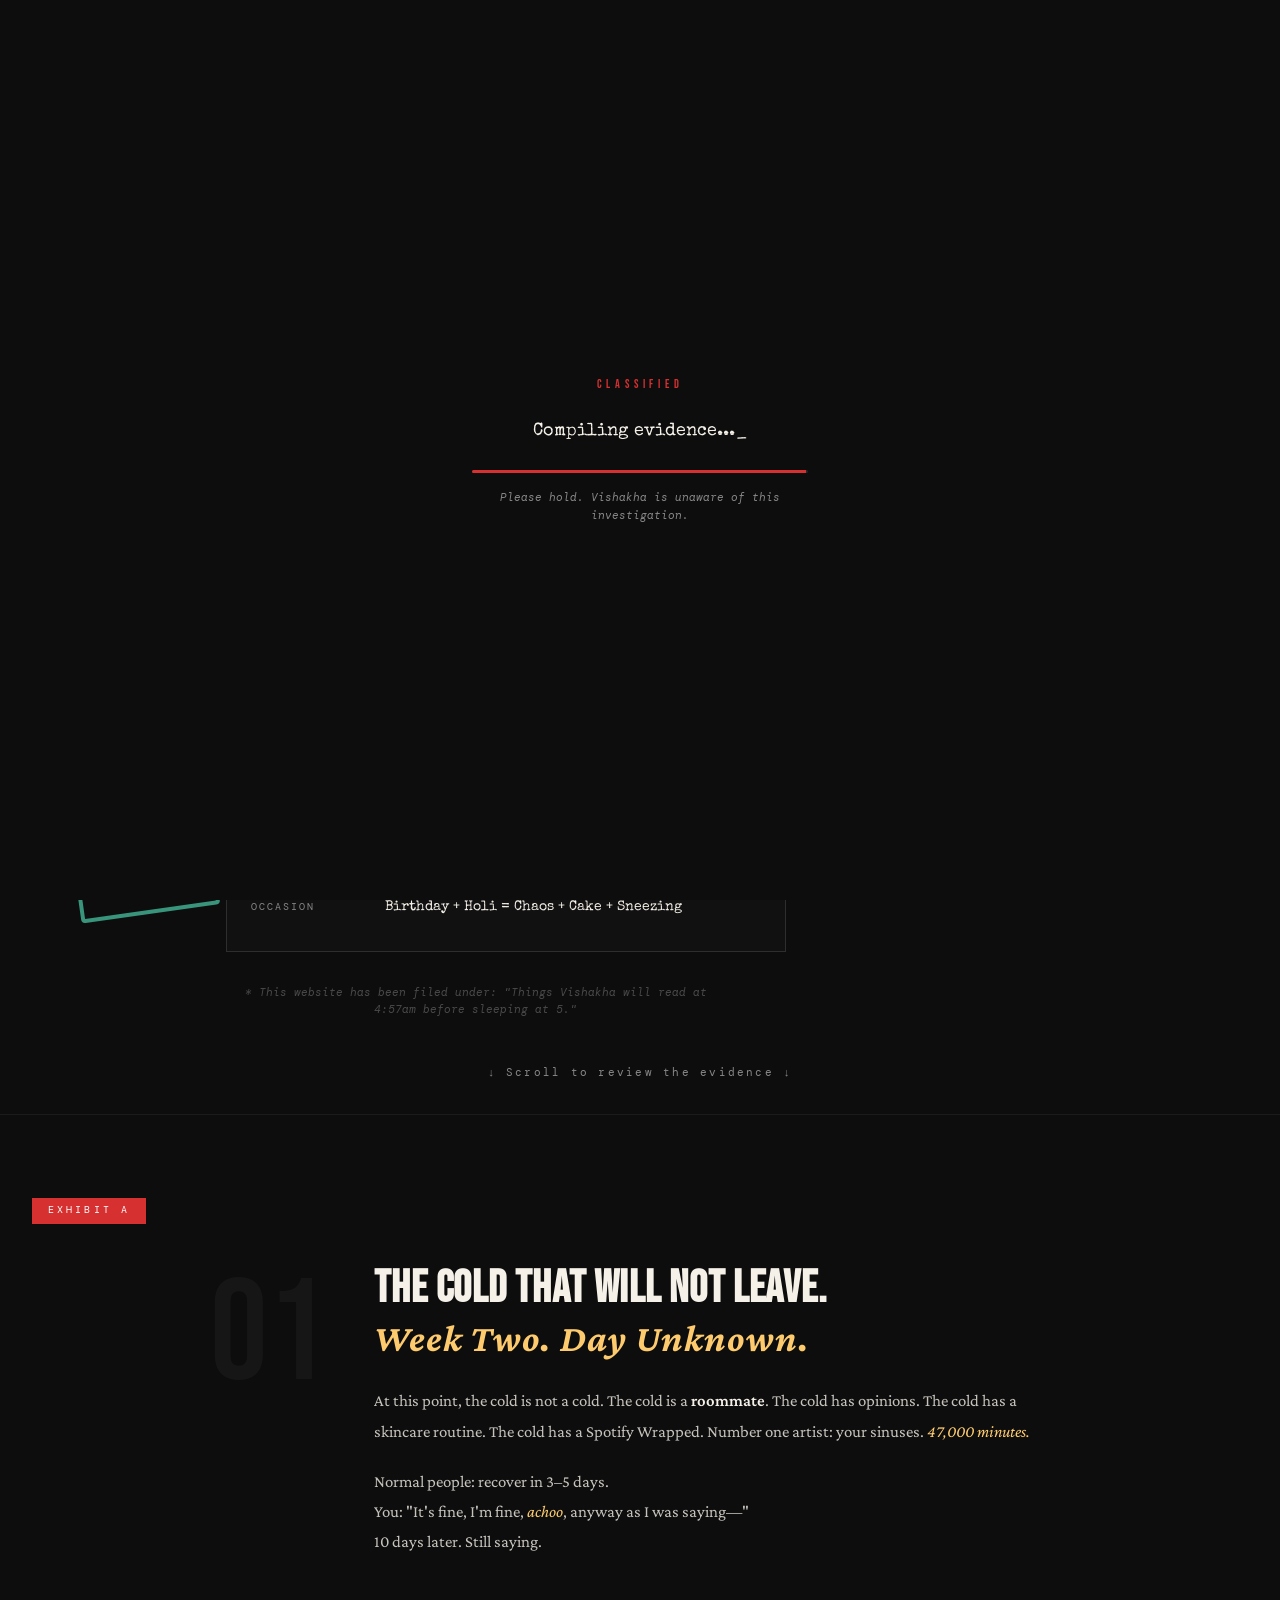
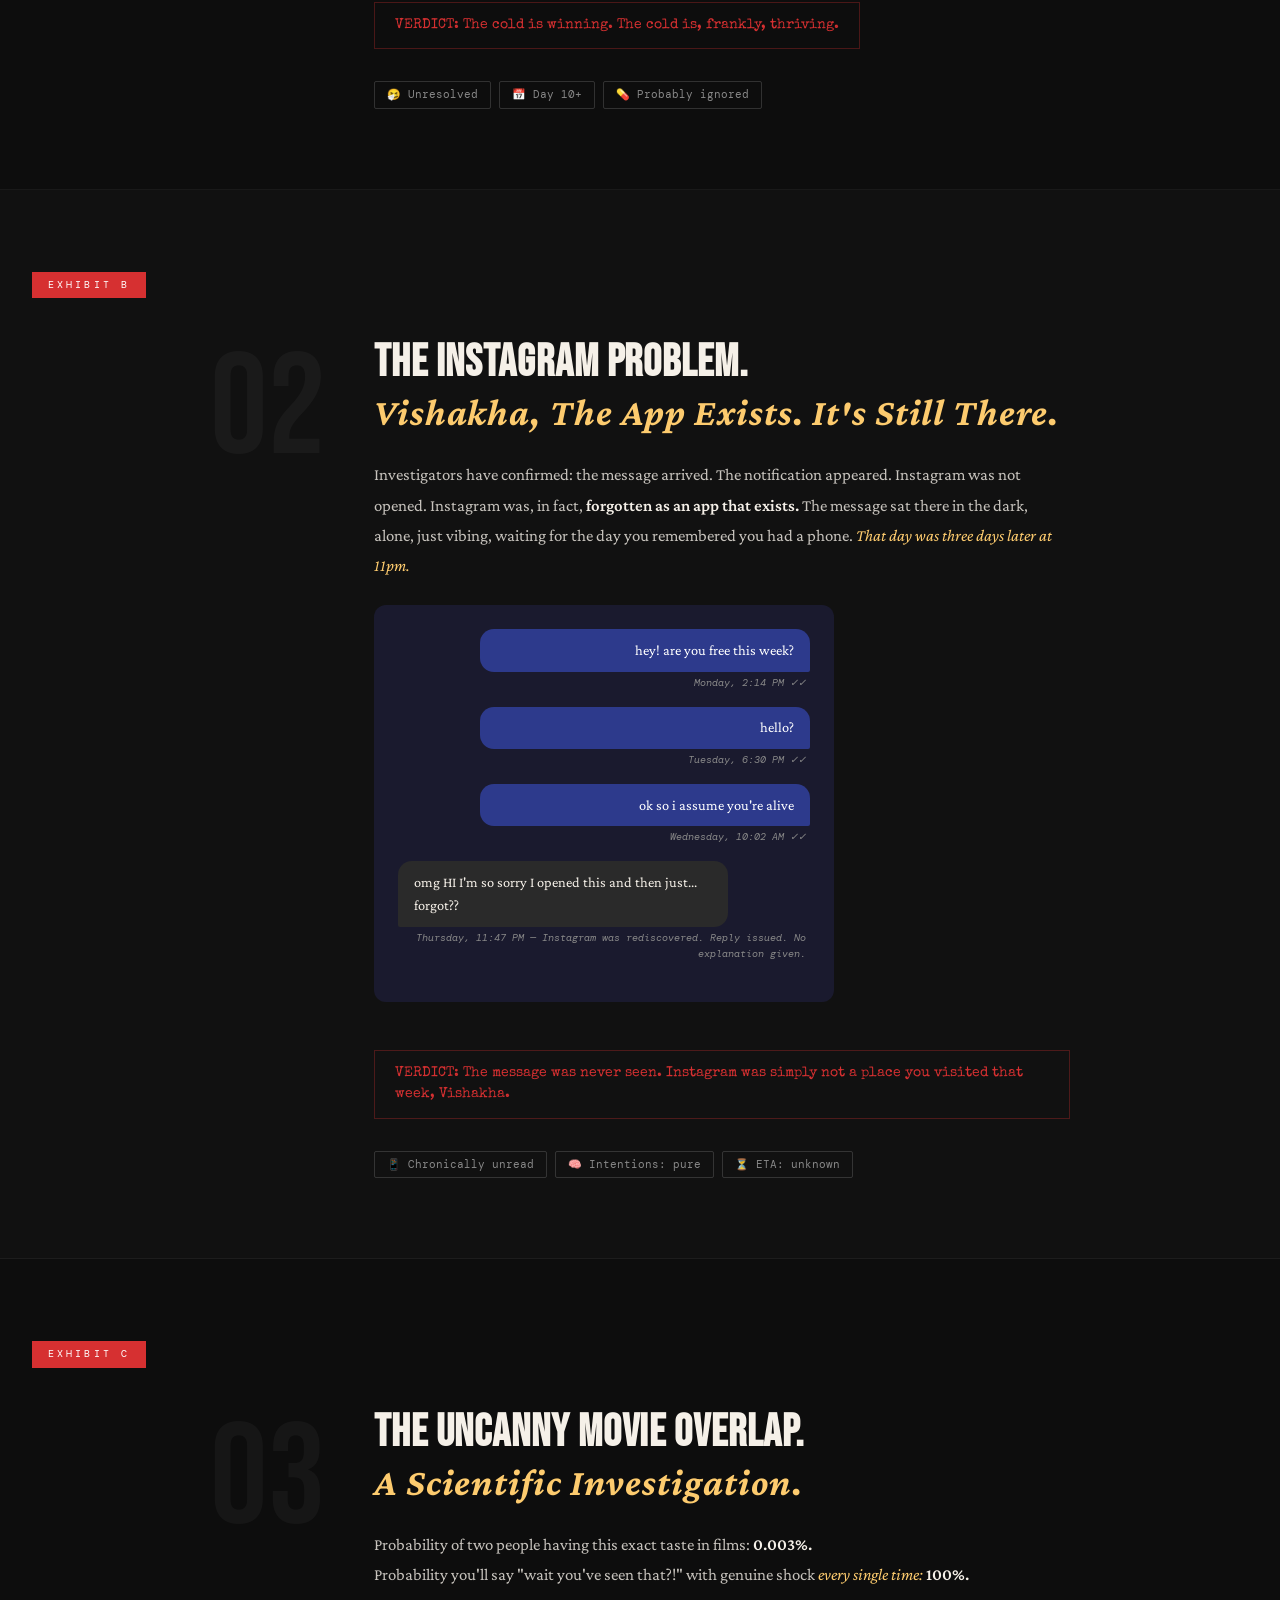
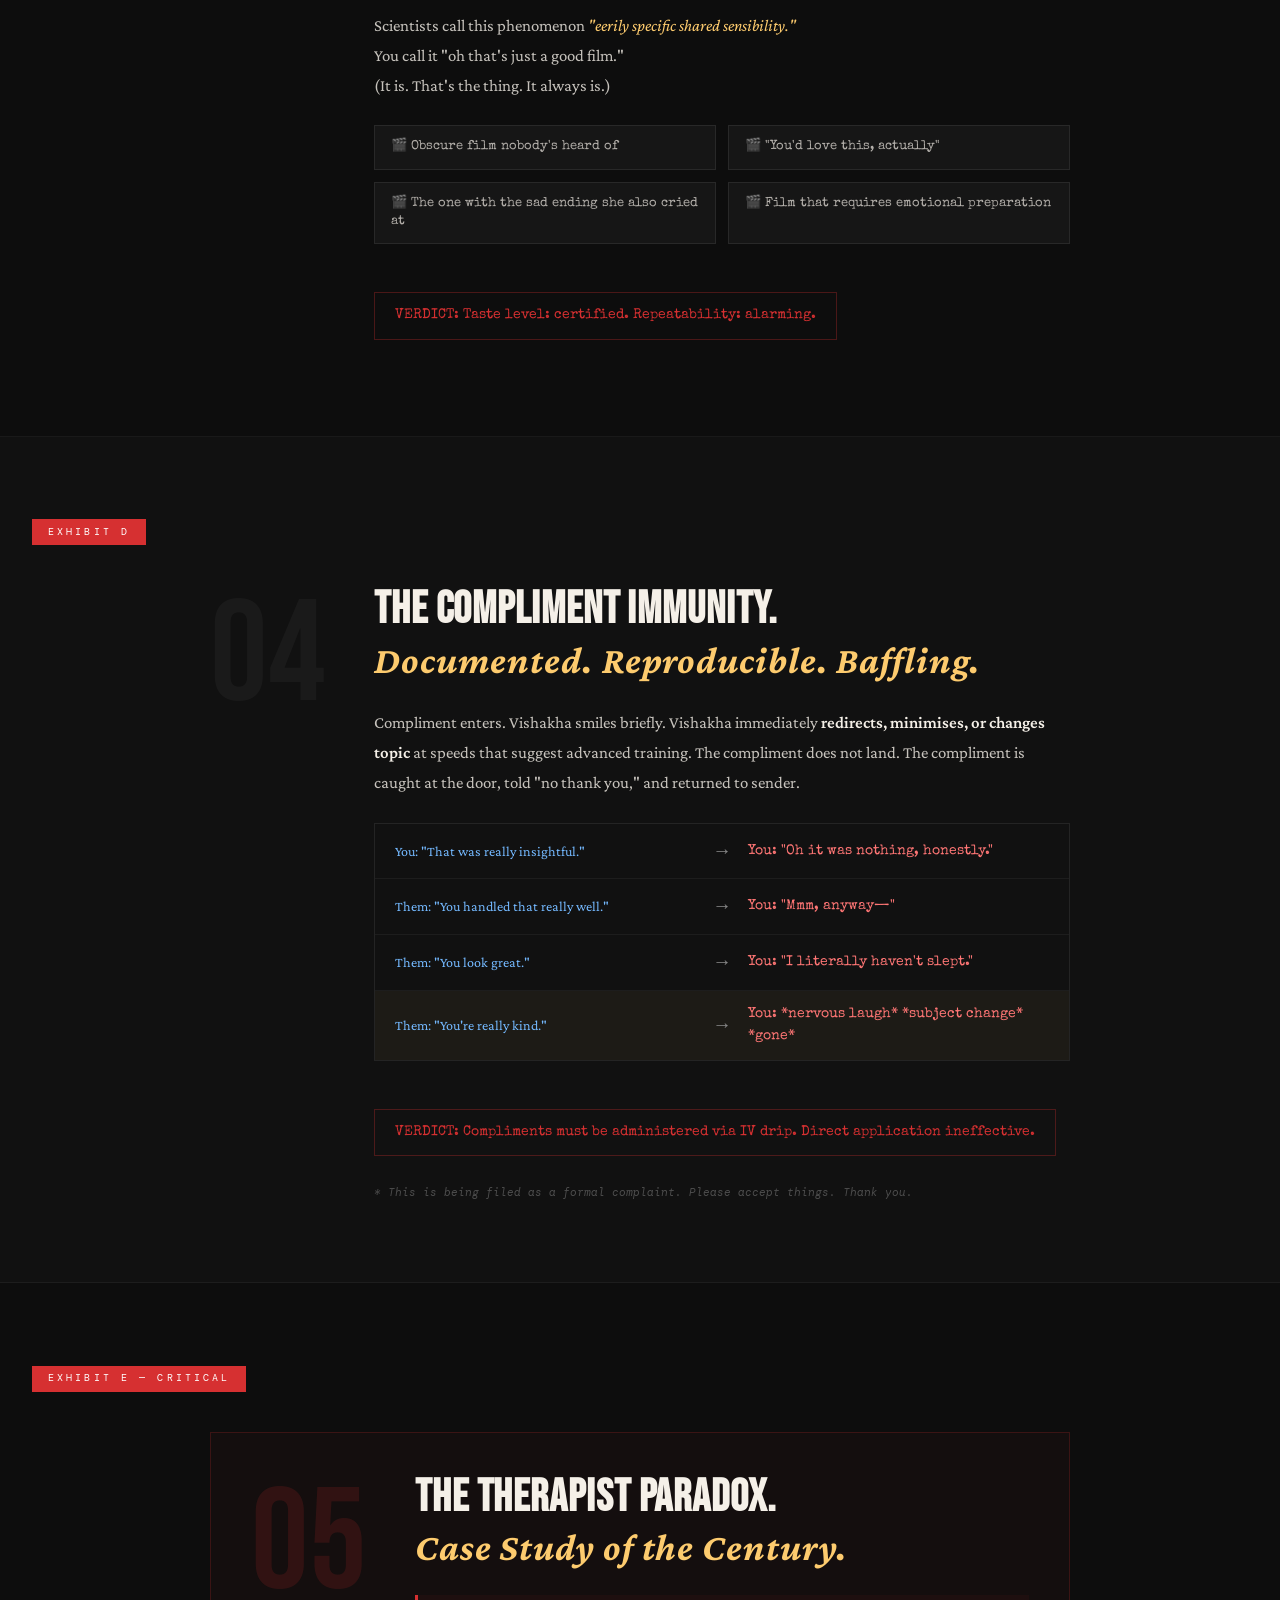
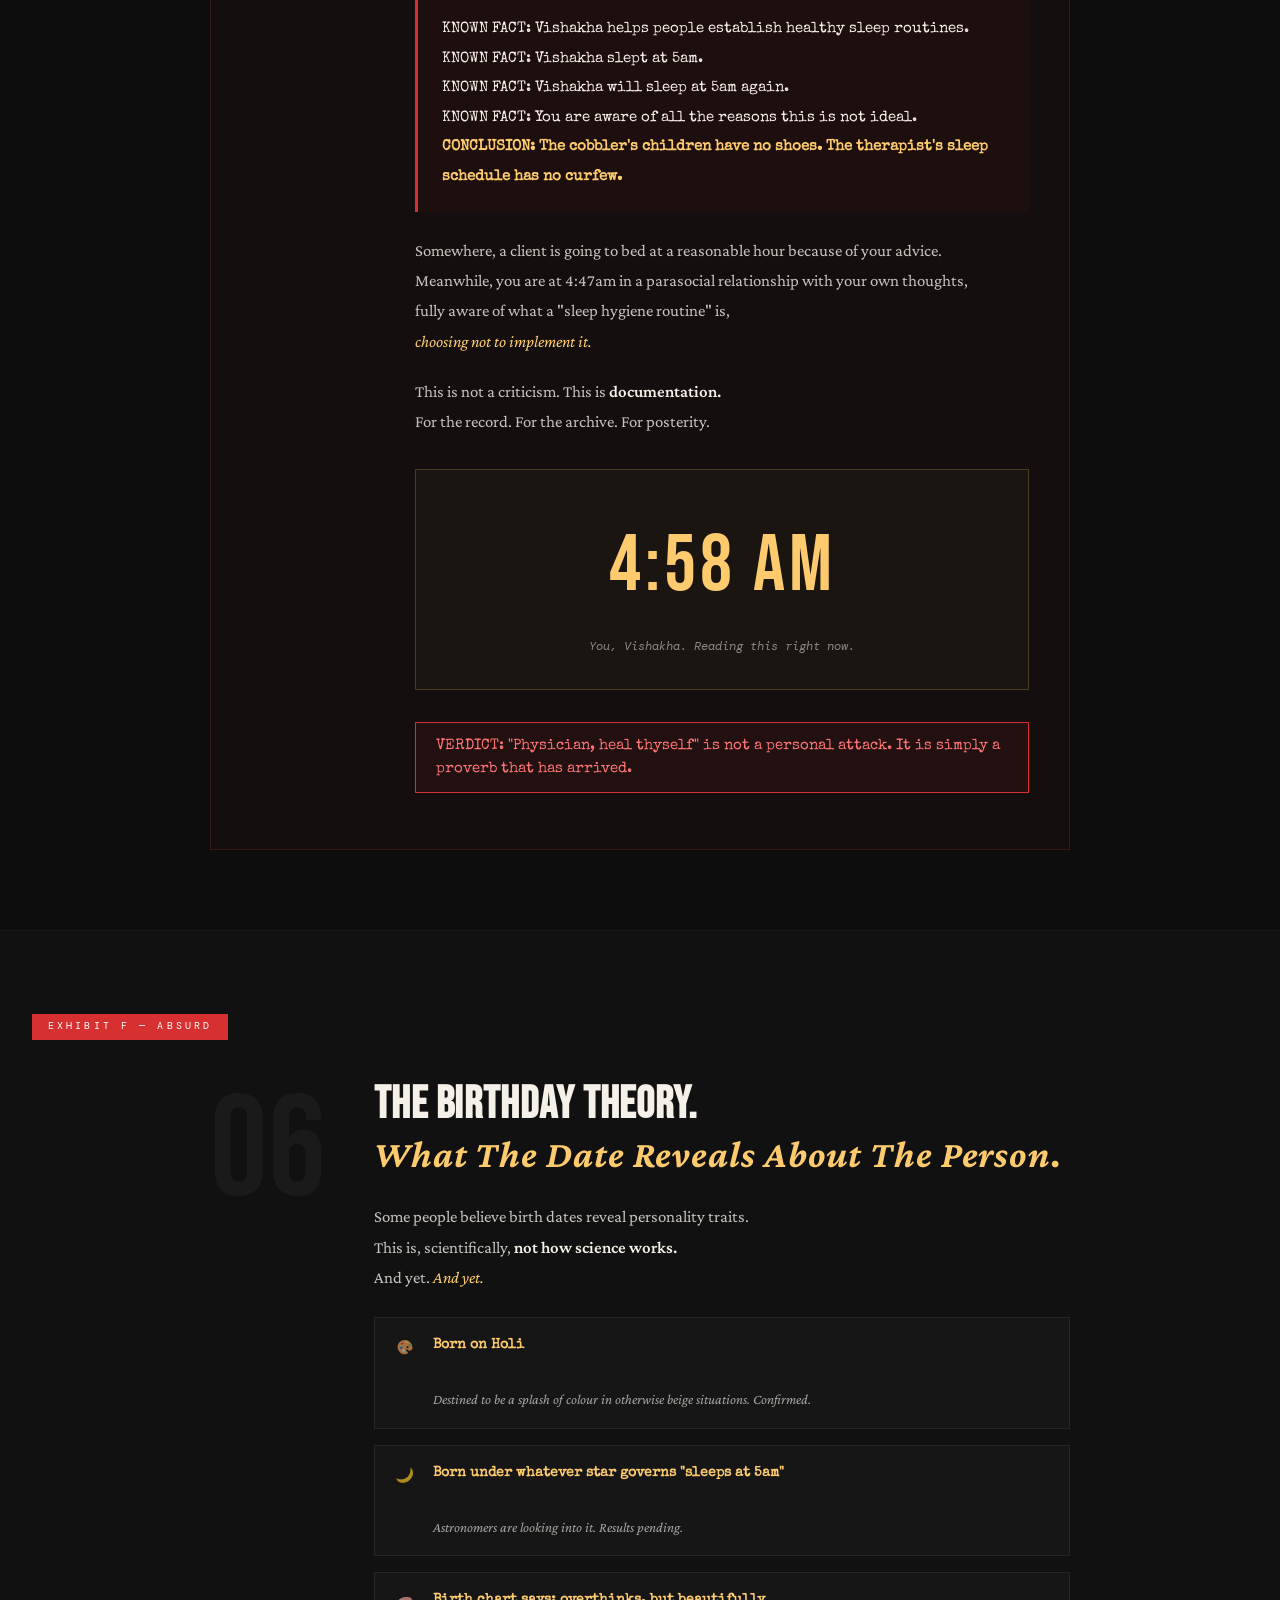
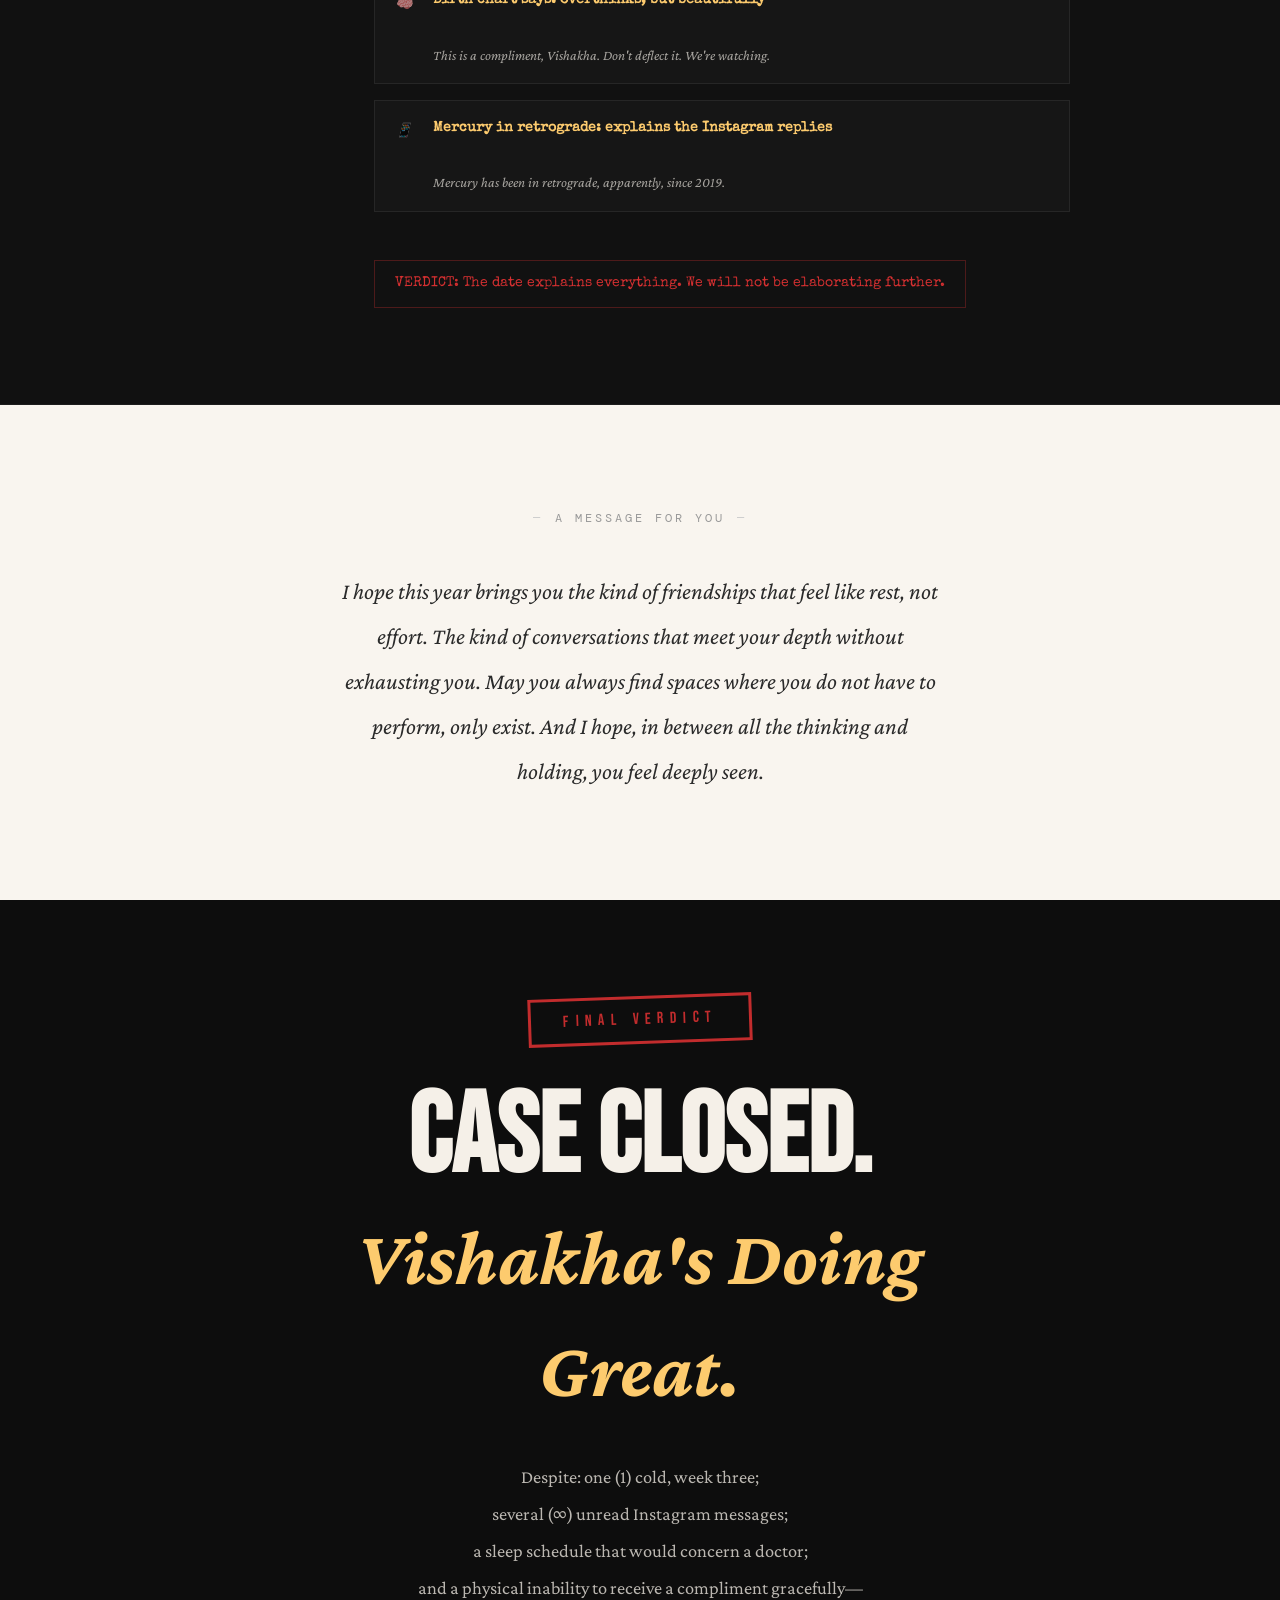
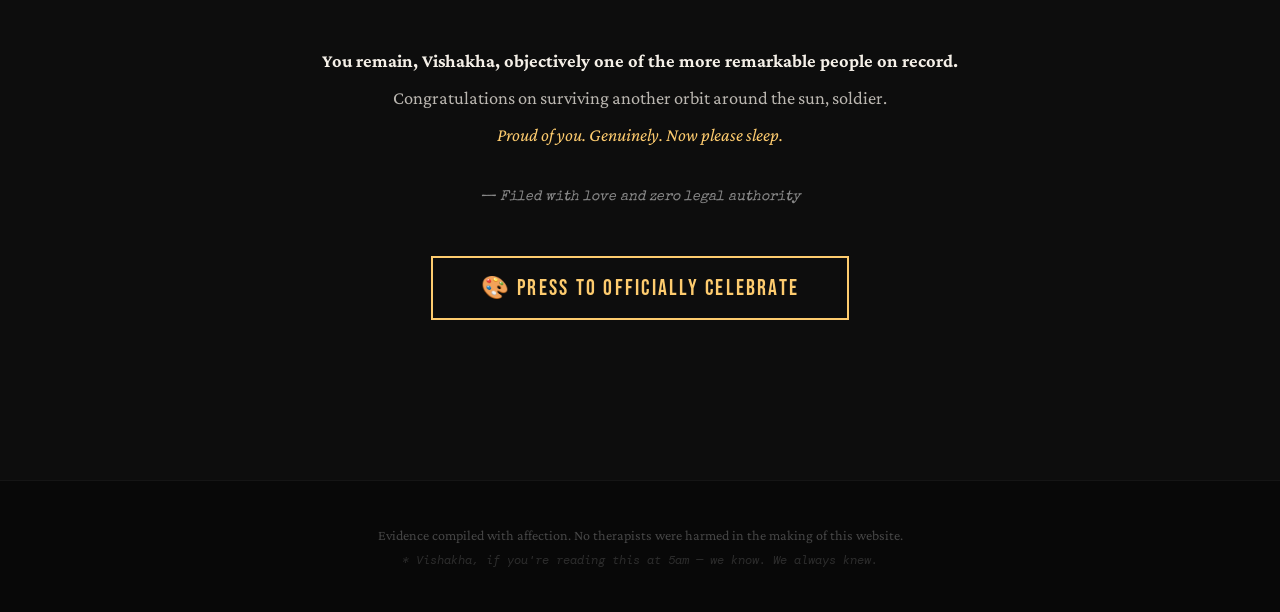
==== commit 4a540f0d: "Update index.html" ====
--- a/index.html
+++ b/index.html
@@ -1280,53 +1280,241 @@
 
 let isChaosActive = false;
 
+/* ── FIREWORKS NIGHT SKY ─────────────────────────── */
+
+// Create the fullscreen night sky overlay (once)
+function createNightSky() {
+  if (document.getElementById('nightSky')) return;
+
+  const sky = document.createElement('div');
+  sky.id = 'nightSky';
+  sky.style.cssText = `
+    position: fixed; inset: 0; z-index: 99999;
+    background: #000510;
+    opacity: 0; pointer-events: none;
+    transition: opacity 0.8s ease;
+    overflow: hidden;
+  `;
+
+  // Silhouette crowd at bottom
+  const crowd = document.createElement('div');
+  crowd.style.cssText = `
+    position: absolute; bottom: 0; left: 0; right: 0;
+    height: 120px;
+    background: #000;
+    clip-path: polygon(
+      0% 100%, 0% 60%, 2% 55%, 3% 45%, 4% 55%, 5% 40%, 6% 30%, 7% 40%,
+      8% 55%, 9% 50%, 10% 35%, 11% 25%, 12% 35%, 13% 50%,
+      14% 55%, 15% 45%, 16% 30%, 17% 20%, 18% 30%, 19% 45%,
+      20% 55%, 21% 50%, 22% 38%, 23% 28%, 24% 38%, 25% 50%,
+      26% 58%, 27% 48%, 28% 35%, 29% 25%, 30% 35%, 31% 48%,
+      32% 55%, 33% 45%, 34% 32%, 35% 22%, 36% 32%, 37% 45%,
+      38% 55%, 39% 48%, 40% 36%, 41% 26%, 42% 36%, 43% 48%,
+      44% 55%, 45% 42%, 46% 30%, 47% 20%, 48% 30%, 49% 42%,
+      50% 55%, 51% 48%, 52% 35%, 53% 25%, 54% 35%, 55% 48%,
+      56% 55%, 57% 45%, 58% 32%, 59% 22%, 60% 32%, 61% 45%,
+      62% 55%, 63% 50%, 64% 38%, 65% 28%, 66% 38%, 67% 50%,
+      68% 58%, 69% 48%, 70% 35%, 71% 25%, 72% 35%, 73% 48%,
+      74% 55%, 75% 42%, 76% 30%, 77% 20%, 78% 30%, 79% 42%,
+      80% 55%, 81% 48%, 82% 36%, 83% 26%, 84% 36%, 85% 48%,
+      86% 55%, 87% 45%, 88% 32%, 89% 42%, 90% 55%,
+      91% 48%, 92% 38%, 93% 48%, 94% 55%,
+      95% 45%, 96% 55%, 97% 48%, 98% 55%, 99% 60%, 100% 65%, 100% 100%
+    );
+  `;
+  sky.appendChild(crowd);
+
+  // Stars canvas
+  const canvas = document.createElement('canvas');
+  canvas.id = 'fireworksCanvas';
+  canvas.style.cssText = 'position:absolute;inset:0;width:100%;height:100%;';
+  sky.appendChild(canvas);
+
+  // Close button
+  const closeBtn = document.createElement('button');
+  closeBtn.textContent = '✕ Close';
+  closeBtn.style.cssText = `
+    position: absolute; top: 20px; right: 24px;
+    background: rgba(255,255,255,0.1); border: 1px solid rgba(255,255,255,0.3);
+    color: #fff; font-family: 'DM Mono', monospace; font-size: 0.75rem;
+    padding: 0.4rem 1rem; cursor: pointer; border-radius: 4px;
+    letter-spacing: 0.1em; z-index: 10;
+    transition: background 0.2s;
+  `;
+  closeBtn.onmouseover = () => closeBtn.style.background = 'rgba(255,255,255,0.2)';
+  closeBtn.onmouseout  = () => closeBtn.style.background = 'rgba(255,255,255,0.1)';
+  closeBtn.onclick = closeNightSky;
+  sky.appendChild(closeBtn);
+
+  document.body.appendChild(sky);
+}
+
+function openNightSky() {
+  const sky = document.getElementById('nightSky');
+  sky.style.pointerEvents = 'all';
+  requestAnimationFrame(() => { sky.style.opacity = '1'; });
+
+  // Resize canvas
+  const canvas = document.getElementById('fireworksCanvas');
+  canvas.width  = window.innerWidth;
+  canvas.height = window.innerHeight;
+
+  // Seed stars
+  drawStars(canvas);
+
+  // Start firing fireworks
+  startFireworks(canvas);
+}
+
+function closeNightSky() {
+  const sky = document.getElementById('nightSky');
+  sky.style.opacity = '0';
+  sky.style.pointerEvents = 'none';
+  stopFireworks();
+
+  // Show verdict message
+  showVerdict();
+}
+
+function drawStars(canvas) {
+  const ctx = canvas.getContext('2d');
+  ctx.clearRect(0, 0, canvas.width, canvas.height);
+  for (let i = 0; i < 200; i++) {
+    const x = Math.random() * canvas.width;
+    const y = Math.random() * (canvas.height * 0.75);
+    const r = Math.random() * 1.2 + 0.3;
+    const opacity = Math.random() * 0.7 + 0.3;
+    ctx.beginPath();
+    ctx.arc(x, y, r, 0, Math.PI * 2);
+    ctx.fillStyle = `rgba(255,255,255,${opacity})`;
+    ctx.fill();
+  }
+}
+
+// ── FIREWORKS ENGINE ──────────────────────────────
+let fwInterval = null;
+let particles  = [];
+let animFrame  = null;
+
+const FW_COLORS = [
+  ['#FF4D8F','#FF9EC4','#FFD6E7'],  // pink burst
+  ['#FFD93D','#FFE87C','#FFFACD'],  // yellow burst
+  ['#4FC3F7','#B3E5FC','#E1F5FE'],  // blue burst
+  ['#B39DDB','#D1C4E9','#EDE7F6'],  // purple burst
+  ['#69F0AE','#B9F6CA','#F1FFF5'],  // green burst
+  ['#FF6B35','#FFAB76','#FFE0CC'],  // orange burst
+  ['#FF006E','#FF80B5','#FFD6E8'],  // hot pink
+];
+
+function startFireworks(canvas) {
+  const ctx = canvas.getContext('2d');
+  particles = [];
+
+  // Launch a firework every 600ms
+  fwInterval = setInterval(() => launchFirework(canvas), 600);
+
+  // Immediately launch 3
+  setTimeout(() => launchFirework(canvas), 100);
+  setTimeout(() => launchFirework(canvas), 350);
+  setTimeout(() => launchFirework(canvas), 650);
+
+  function loop() {
+    // Fade trail
+    ctx.fillStyle = 'rgba(0, 5, 16, 0.2)';
+    ctx.fillRect(0, 0, canvas.width, canvas.height);
+
+    // Redraw stars faintly
+    particles = particles.filter(p => p.alpha > 0.01);
+    particles.forEach(p => {
+      p.x += p.vx;
+      p.y += p.vy;
+      p.vy += 0.04; // gravity
+      p.vx *= 0.98;
+      p.alpha -= p.decay;
+
+      const size = p.size * p.alpha;
+      ctx.beginPath();
+      ctx.arc(p.x, p.y, Math.max(size, 0.1), 0, Math.PI * 2);
+      ctx.fillStyle = p.color.replace(')', `,${p.alpha})`).replace('rgb(', 'rgba(');
+      ctx.shadowBlur = 6;
+      ctx.shadowColor = p.color;
+      ctx.fill();
+      ctx.shadowBlur = 0;
+    });
+
+    animFrame = requestAnimationFrame(loop);
+  }
+
+  loop();
+}
+
+function launchFirework(canvas) {
+  const x = canvas.width  * (0.15 + Math.random() * 0.7);
+  const y = canvas.height * (0.08 + Math.random() * 0.45);
+  const colorSet = FW_COLORS[Math.floor(Math.random() * FW_COLORS.length)];
+  const count = 80 + Math.floor(Math.random() * 60);
+  const type  = Math.random();
+
+  for (let i = 0; i < count; i++) {
+    const angle = (i / count) * Math.PI * 2;
+    let speed;
+
+    if (type < 0.4) {
+      // Circular burst
+      speed = 2 + Math.random() * 3;
+    } else if (type < 0.7) {
+      // Ring burst
+      speed = 3 + Math.random() * 0.5;
+    } else {
+      // Chrysanthemum
+      speed = (1 + Math.random() * 4) * (Math.random() > 0.5 ? 1 : 0.4);
+    }
+
+    const color = colorSet[Math.floor(Math.random() * colorSet.length)];
+    // Convert hex to rgb
+    const r = parseInt(color.slice(1,3),16);
+    const g = parseInt(color.slice(3,5),16);
+    const b = parseInt(color.slice(5,7),16);
+
+    particles.push({
+      x, y,
+      vx: Math.cos(angle) * speed,
+      vy: Math.sin(angle) * speed - 1,
+      alpha: 1,
+      decay: 0.012 + Math.random() * 0.01,
+      size:  1.5 + Math.random() * 1.5,
+      color: `rgb(${r},${g},${b})`,
+    });
+
+    // Trailing sparkles
+    if (Math.random() > 0.6) {
+      particles.push({
+        x, y,
+        vx: Math.cos(angle) * speed * 1.4,
+        vy: Math.sin(angle) * speed * 1.4 - 1,
+        alpha: 0.7,
+        decay: 0.025,
+        size: 0.8,
+        color: `rgb(255,255,255)`,
+      });
+    }
+  }
+}
+
+function stopFireworks() {
+  if (fwInterval) { clearInterval(fwInterval); fwInterval = null; }
+  if (animFrame)  { cancelAnimationFrame(animFrame); animFrame = null; }
+  particles = [];
+}
+
 function triggerChaos() {
   if (isChaosActive) return;
   isChaosActive = true;
 
-  fireSplash();
-  fireConfetti();
-  showVerdict();
-
-  setTimeout(() => { isChaosActive = false; }, 3500);
-}
-
-function fireSplash() {
-  const el = document.getElementById('splashOverlay');
-  el.classList.remove('active');
-  void el.offsetWidth;
-  el.classList.add('active');
-  setTimeout(() => el.classList.remove('active'), 900);
-}
-
-function fireConfetti() {
-  const container = document.getElementById('confettiContainer');
-  container.innerHTML = '';
-
-  for (let i = 0; i < 100; i++) {
-    const p = document.createElement('div');
-    p.classList.add('confetti-piece');
-
-    const color  = COLORS[Math.floor(Math.random() * COLORS.length)];
-    const w      = Math.random() * 10 + 5;
-    const h      = Math.random() * 14 + 4;
-    const left   = Math.random() * 100;
-    const delay  = Math.random() * 1.2;
-    const dur    = Math.random() * 1.5 + 2;
-    const radius = Math.random() > 0.6 ? '50%' : '1px';
-
-    p.style.cssText = `
-      left: ${left}%; top: -10px;
-      width: ${w}px; height: ${h}px;
-      background: ${color};
-      border-radius: ${radius};
-      animation-delay: ${delay}s;
-      animation-duration: ${dur}s;
-    `;
-    container.appendChild(p);
-  }
-
-  setTimeout(() => { container.innerHTML = ''; }, 4500);
+  createNightSky();
+  openNightSky();
+
+  setTimeout(() => { isChaosActive = false; }, 1000);
 }
 
 function showVerdict() {
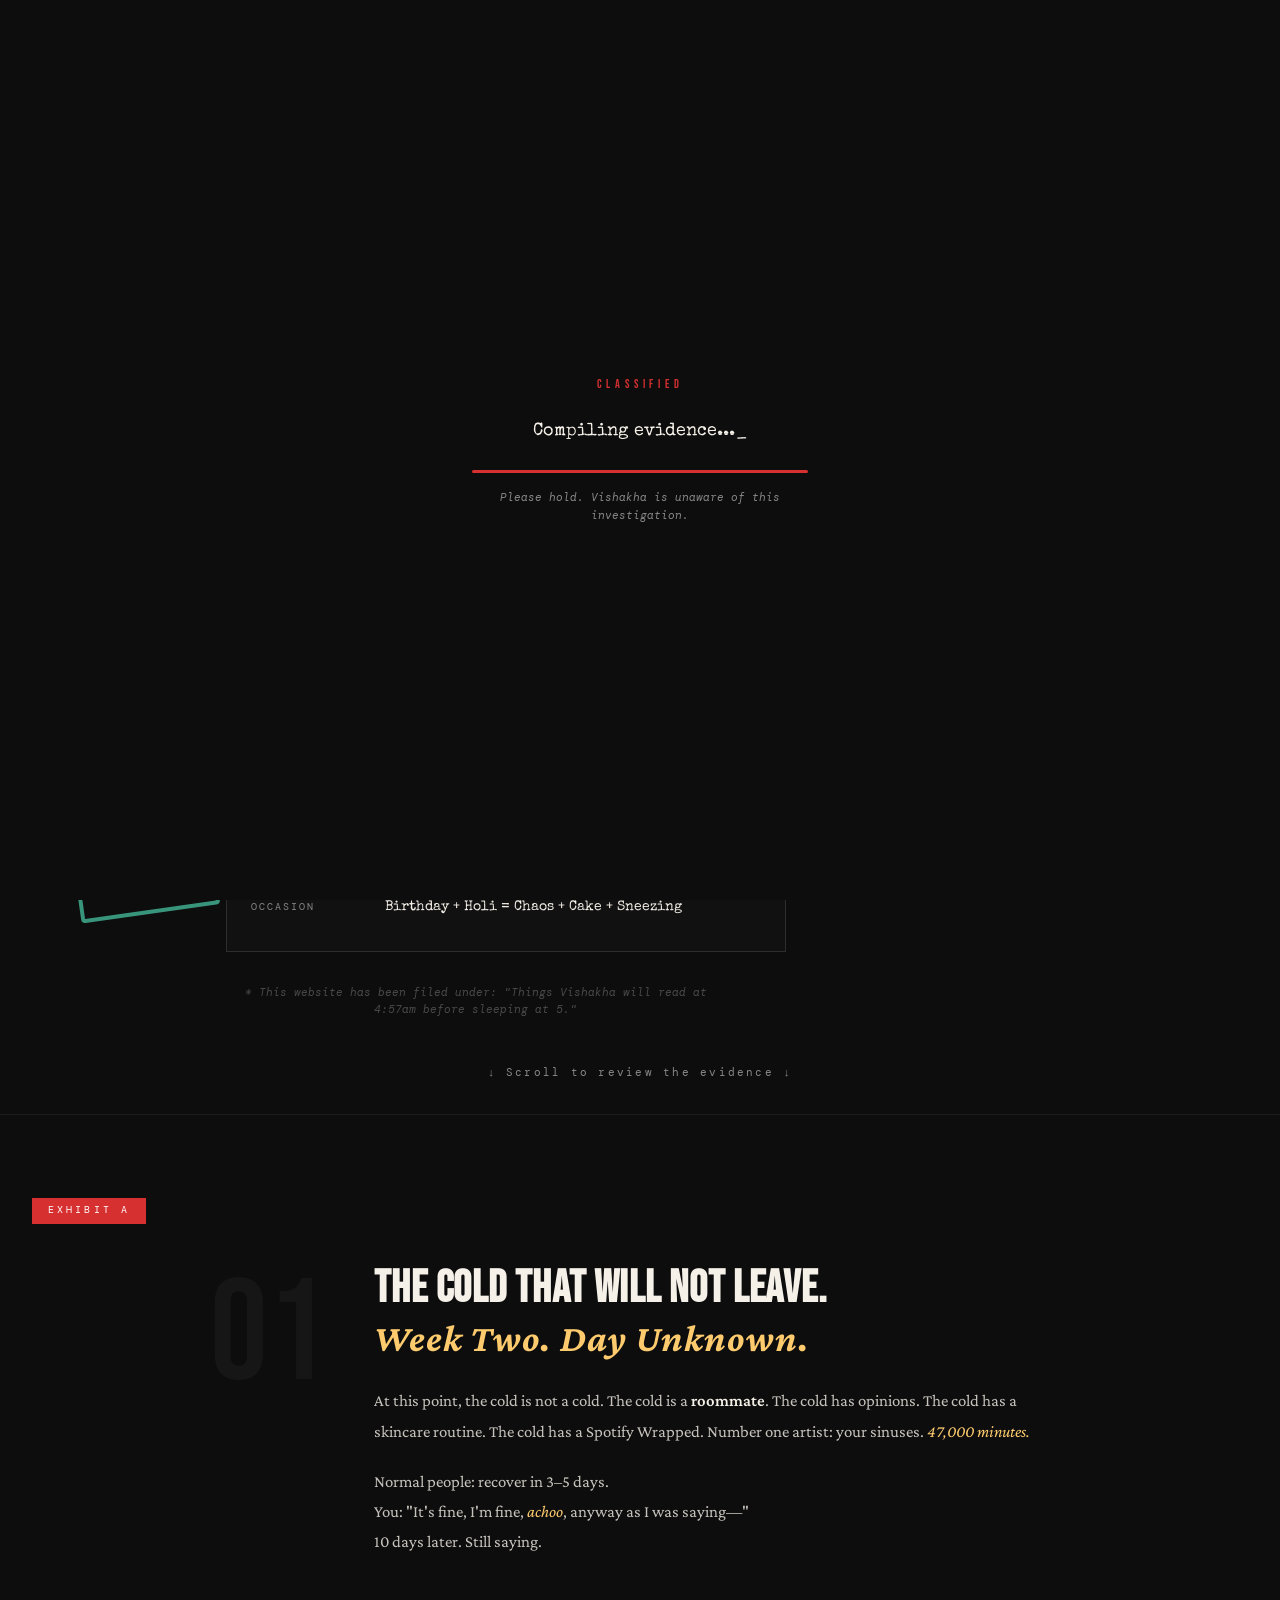
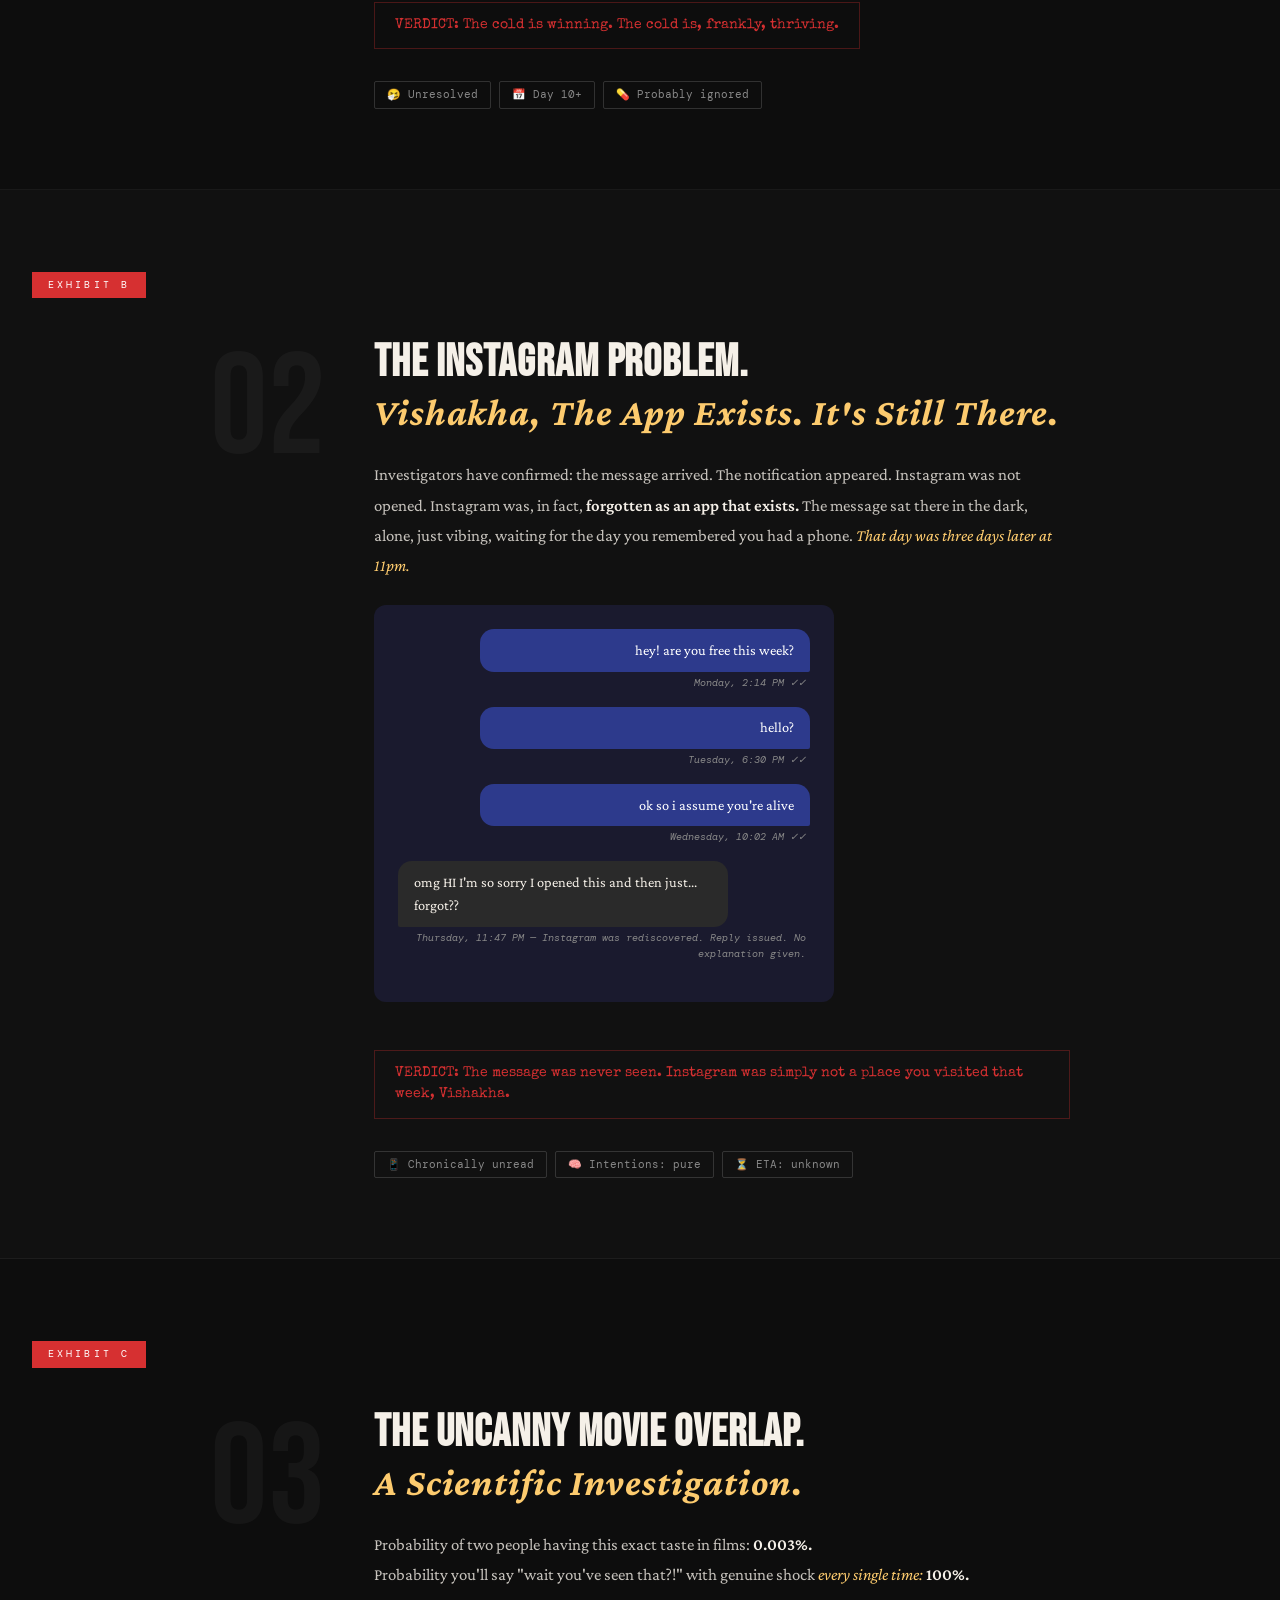
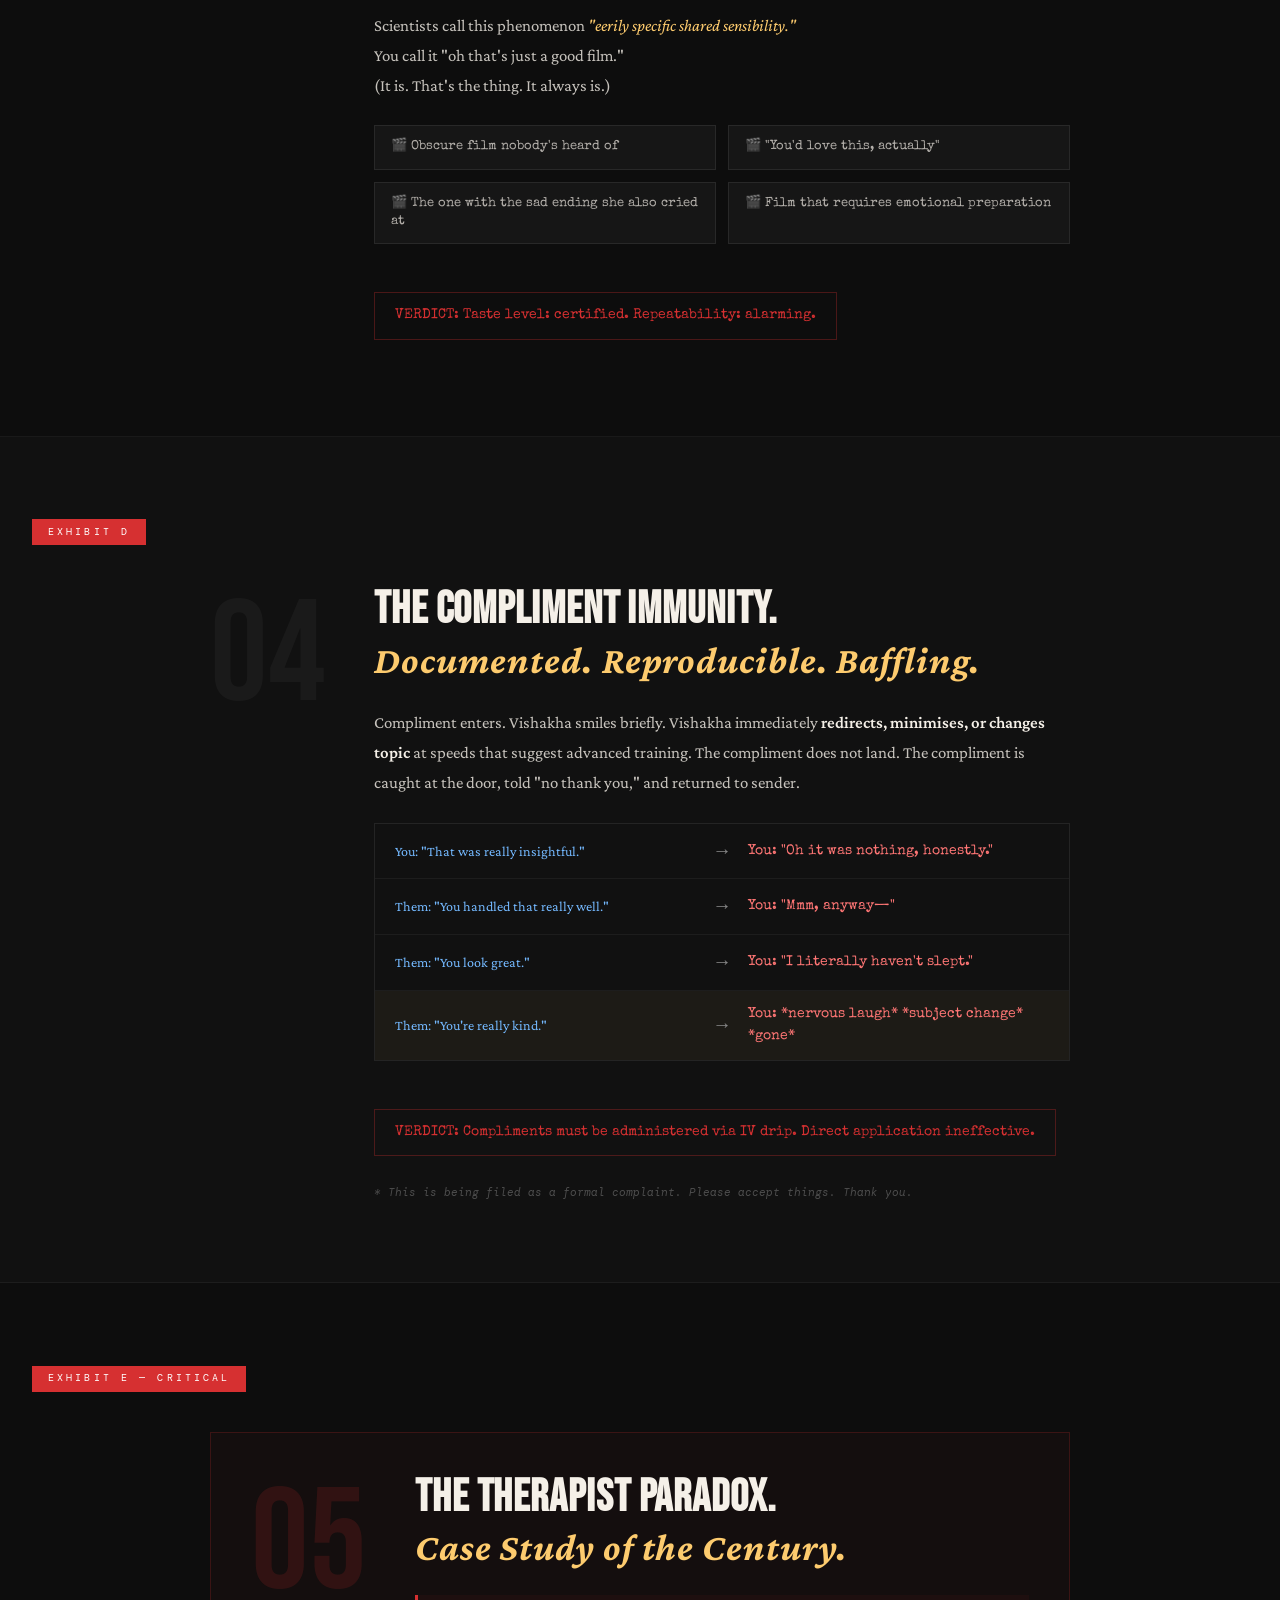
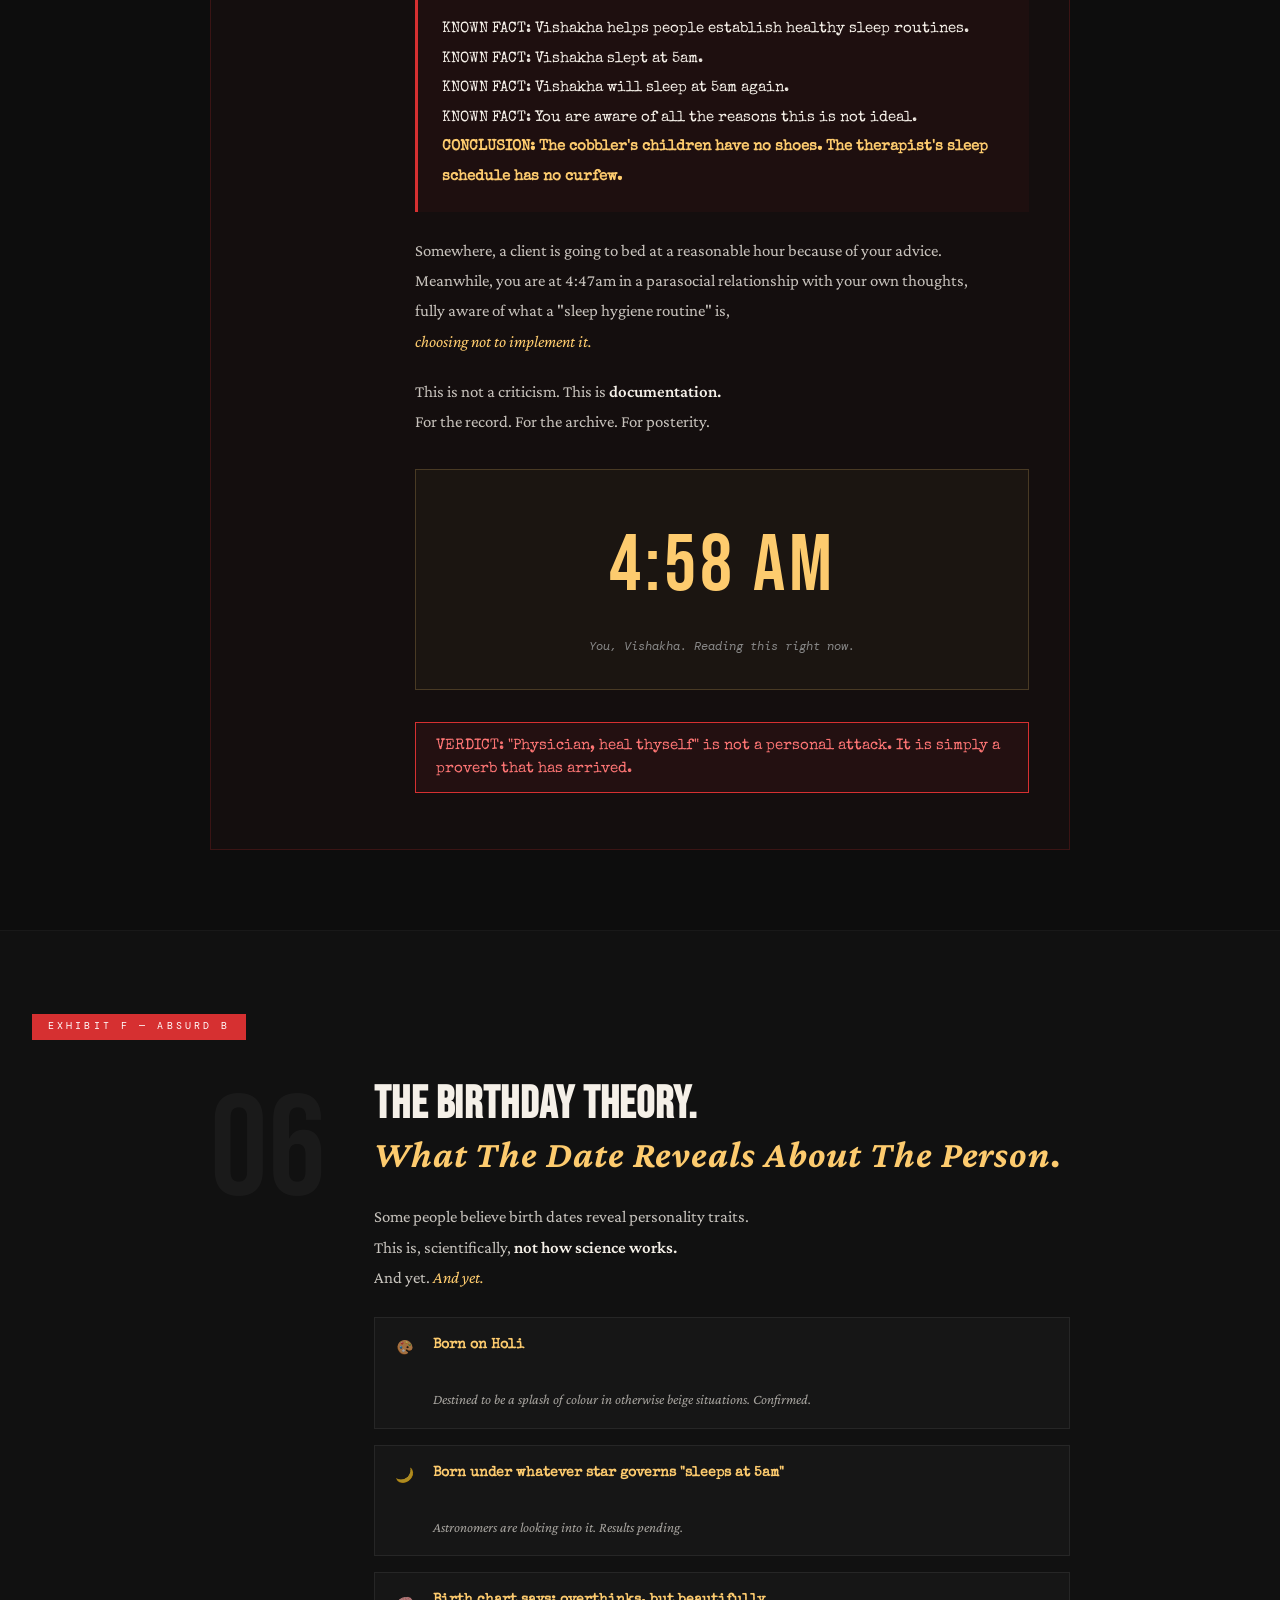
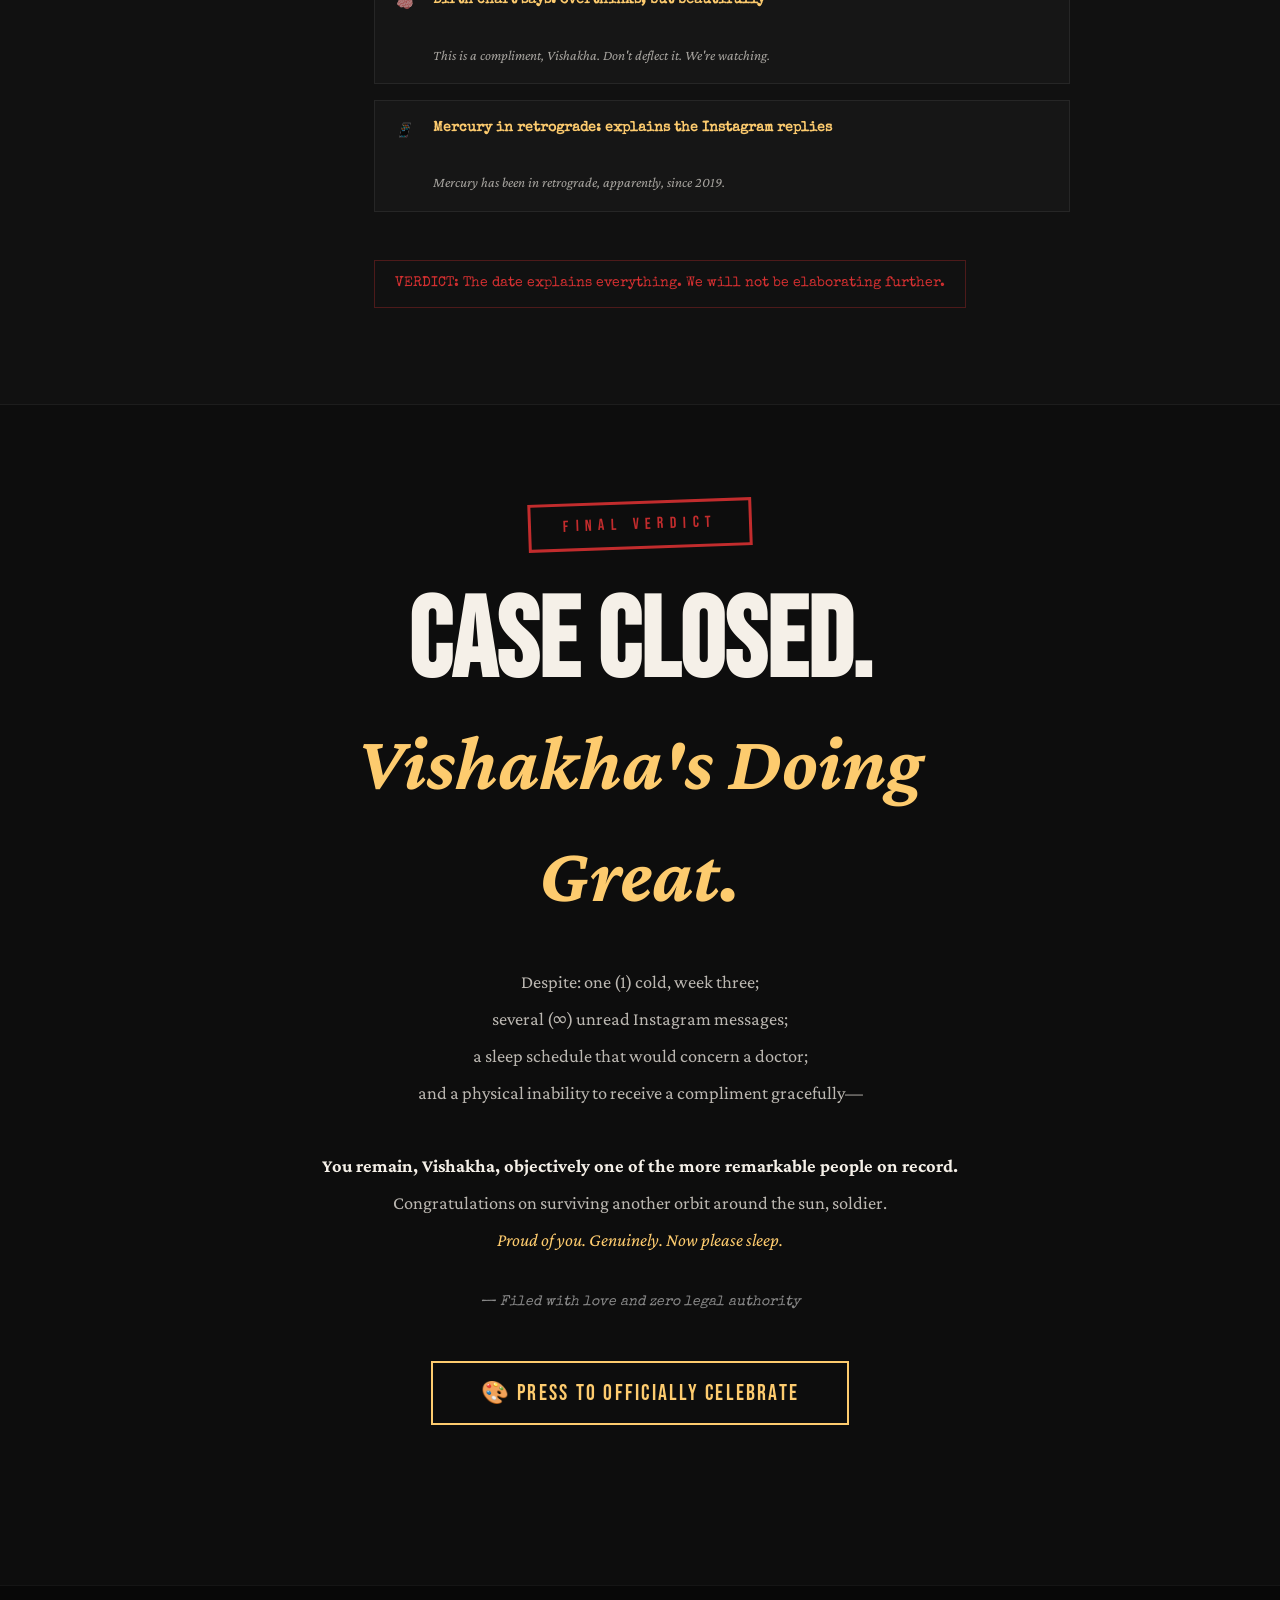
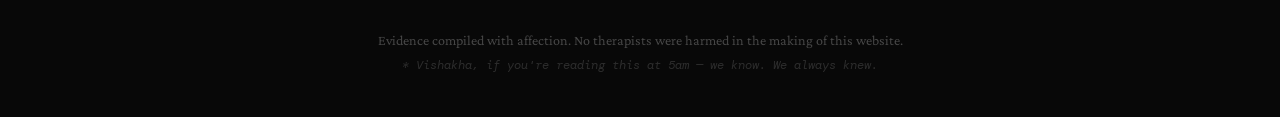
==== commit 2bfbfa56: "Update index.html" ====
--- a/index.html
+++ b/index.html
@@ -1133,15 +1133,6 @@
   <!-- ══════════════════════════════════════════ -->
   <!-- THE ONE EMOTIONAL SECTION                  -->
   <!-- ══════════════════════════════════════════ -->
-  <section class="message-section" id="message">
-    <div class="message-wrapper reveal">
-      <p class="message-label">A Message For You</p>
-      <blockquote class="message-text">
-        I hope this year brings you the kind of friendships that feel like rest, not effort. The kind of conversations that meet your depth without exhausting you. May you always find spaces where you do not have to perform, only exist. And I hope, in between all the thinking and holding, you feel deeply seen.
-      </blockquote>
-    </div>
-  </section>
-
   <!-- ══════════════════════════════════════════ -->
   <!-- FINAL VERDICT                              -->
   <!-- ══════════════════════════════════════════ -->
@@ -1280,69 +1271,237 @@
 
 let isChaosActive = false;
 
-/* ── FIREWORKS NIGHT SKY ─────────────────────────── */
-
-// Create the fullscreen night sky overlay (once)
+/* ══════════════════════════════════════════════════
+   FULL CELEBRATION ENGINE
+   Night sky + fireworks + sounds + balloons + confetti
+   ══════════════════════════════════════════════════ */
+
+// ── WEB AUDIO CONTEXT ────────────────────────────
+let audioCtx = null;
+function getAudio() {
+  if (!audioCtx) audioCtx = new (window.AudioContext || window.webkitAudioContext)();
+  return audioCtx;
+}
+
+// Whistle: rising pitch sweep
+function playWhistle() {
+  try {
+    const ctx = getAudio();
+    const osc = ctx.createOscillator();
+    const gain = ctx.createGain();
+    osc.connect(gain); gain.connect(ctx.destination);
+    osc.type = 'sine';
+    osc.frequency.setValueAtTime(400, ctx.currentTime);
+    osc.frequency.linearRampToValueAtTime(1800, ctx.currentTime + 0.6);
+    gain.gain.setValueAtTime(0.18, ctx.currentTime);
+    gain.gain.linearRampToValueAtTime(0, ctx.currentTime + 0.65);
+    osc.start(ctx.currentTime);
+    osc.stop(ctx.currentTime + 0.7);
+  } catch(e) {}
+}
+
+// Boom: deep bass explosion
+function playBoom() {
+  try {
+    const ctx = getAudio();
+    // Low thud
+    const osc = ctx.createOscillator();
+    const gain = ctx.createGain();
+    osc.connect(gain); gain.connect(ctx.destination);
+    osc.type = 'sine';
+    osc.frequency.setValueAtTime(120, ctx.currentTime);
+    osc.frequency.exponentialRampToValueAtTime(20, ctx.currentTime + 0.4);
+    gain.gain.setValueAtTime(0.6, ctx.currentTime);
+    gain.gain.exponentialRampToValueAtTime(0.001, ctx.currentTime + 0.5);
+    osc.start(ctx.currentTime);
+    osc.stop(ctx.currentTime + 0.5);
+    // Crackle noise
+    const bufSize = ctx.sampleRate * 0.15;
+    const buf = ctx.createBuffer(1, bufSize, ctx.sampleRate);
+    const data = buf.getChannelData(0);
+    for (let i = 0; i < bufSize; i++) data[i] = (Math.random() * 2 - 1) * (1 - i / bufSize);
+    const src = ctx.createBufferSource();
+    src.buffer = buf;
+    const nGain = ctx.createGain();
+    nGain.gain.setValueAtTime(0.4, ctx.currentTime);
+    nGain.gain.exponentialRampToValueAtTime(0.001, ctx.currentTime + 0.15);
+    src.connect(nGain); nGain.connect(ctx.destination);
+    src.start(ctx.currentTime);
+  } catch(e) {}
+}
+
+// Celebration music: simple happy melody loop
+let musicNodes = [];
+function startMusic() {
+  try {
+    const ctx = getAudio();
+    const notes = [523, 659, 784, 1047, 784, 659, 523, 659, 784, 880, 784, 659];
+    const durations = [0.2,0.2,0.2,0.3,0.2,0.2,0.4,0.2,0.2,0.3,0.2,0.4];
+    let time = ctx.currentTime + 0.1;
+    const playMelody = () => {
+      notes.forEach((freq, i) => {
+        const osc = ctx.createOscillator();
+        const g = ctx.createGain();
+        osc.connect(g); g.connect(ctx.destination);
+        osc.type = 'triangle';
+        osc.frequency.value = freq;
+        g.gain.setValueAtTime(0, time);
+        g.gain.linearRampToValueAtTime(0.06, time + 0.02);
+        g.gain.linearRampToValueAtTime(0, time + durations[i] - 0.02);
+        osc.start(time); osc.stop(time + durations[i]);
+        time += durations[i];
+        musicNodes.push(osc);
+      });
+    };
+    playMelody();
+    // Repeat melody every ~2.6s
+    window._musicInterval = setInterval(playMelody, 2700);
+  } catch(e) {}
+}
+
+function stopMusic() {
+  if (window._musicInterval) { clearInterval(window._musicInterval); window._musicInterval = null; }
+  musicNodes.forEach(n => { try { n.stop(); } catch(e) {} });
+  musicNodes = [];
+}
+
+// ── NIGHT SKY BUILDER ────────────────────────────
 function createNightSky() {
   if (document.getElementById('nightSky')) return;
 
   const sky = document.createElement('div');
   sky.id = 'nightSky';
   sky.style.cssText = `
-    position: fixed; inset: 0; z-index: 99999;
-    background: #000510;
-    opacity: 0; pointer-events: none;
-    transition: opacity 0.8s ease;
-    overflow: hidden;
+    position:fixed;inset:0;z-index:99999;
+    background:linear-gradient(180deg,#000008 0%,#00001A 60%,#000510 100%);
+    opacity:0;pointer-events:none;
+    transition:opacity 0.8s ease;
+    overflow:hidden;
   `;
 
-  // Silhouette crowd at bottom
+  // Stars canvas (behind everything)
+  const canvas = document.createElement('canvas');
+  canvas.id = 'fireworksCanvas';
+  canvas.style.cssText = 'position:absolute;inset:0;width:100%;height:100%;z-index:1;';
+  sky.appendChild(canvas);
+
+  // Balloons layer
+  const balloonLayer = document.createElement('div');
+  balloonLayer.id = 'balloonLayer';
+  balloonLayer.style.cssText = 'position:absolute;inset:0;z-index:2;pointer-events:none;overflow:hidden;';
+  sky.appendChild(balloonLayer);
+
+  // Confetti/streamer layer
+  const confettiLayer = document.createElement('div');
+  confettiLayer.id = 'confettiLayer';
+  confettiLayer.style.cssText = 'position:absolute;inset:0;z-index:3;pointer-events:none;overflow:hidden;';
+  sky.appendChild(confettiLayer);
+
+  // Crowd silhouette
   const crowd = document.createElement('div');
   crowd.style.cssText = `
-    position: absolute; bottom: 0; left: 0; right: 0;
-    height: 120px;
-    background: #000;
-    clip-path: polygon(
-      0% 100%, 0% 60%, 2% 55%, 3% 45%, 4% 55%, 5% 40%, 6% 30%, 7% 40%,
-      8% 55%, 9% 50%, 10% 35%, 11% 25%, 12% 35%, 13% 50%,
-      14% 55%, 15% 45%, 16% 30%, 17% 20%, 18% 30%, 19% 45%,
-      20% 55%, 21% 50%, 22% 38%, 23% 28%, 24% 38%, 25% 50%,
-      26% 58%, 27% 48%, 28% 35%, 29% 25%, 30% 35%, 31% 48%,
-      32% 55%, 33% 45%, 34% 32%, 35% 22%, 36% 32%, 37% 45%,
-      38% 55%, 39% 48%, 40% 36%, 41% 26%, 42% 36%, 43% 48%,
-      44% 55%, 45% 42%, 46% 30%, 47% 20%, 48% 30%, 49% 42%,
-      50% 55%, 51% 48%, 52% 35%, 53% 25%, 54% 35%, 55% 48%,
-      56% 55%, 57% 45%, 58% 32%, 59% 22%, 60% 32%, 61% 45%,
-      62% 55%, 63% 50%, 64% 38%, 65% 28%, 66% 38%, 67% 50%,
-      68% 58%, 69% 48%, 70% 35%, 71% 25%, 72% 35%, 73% 48%,
-      74% 55%, 75% 42%, 76% 30%, 77% 20%, 78% 30%, 79% 42%,
-      80% 55%, 81% 48%, 82% 36%, 83% 26%, 84% 36%, 85% 48%,
-      86% 55%, 87% 45%, 88% 32%, 89% 42%, 90% 55%,
-      91% 48%, 92% 38%, 93% 48%, 94% 55%,
-      95% 45%, 96% 55%, 97% 48%, 98% 55%, 99% 60%, 100% 65%, 100% 100%
+    position:absolute;bottom:0;left:0;right:0;height:130px;
+    background:#000;z-index:4;
+    clip-path:polygon(
+      0% 100%,0% 65%,1% 58%,2% 48%,3% 38%,4% 48%,5% 58%,
+      6% 42%,7% 30%,8% 20%,9% 30%,10% 42%,11% 52%,
+      12% 40%,13% 28%,14% 18%,15% 28%,16% 40%,17% 52%,
+      18% 42%,19% 30%,20% 20%,21% 30%,22% 42%,23% 55%,
+      24% 45%,25% 33%,26% 22%,27% 33%,28% 45%,29% 55%,
+      30% 43%,31% 32%,32% 22%,33% 32%,34% 43%,35% 55%,
+      36% 44%,37% 32%,38% 22%,39% 32%,40% 44%,41% 55%,
+      42% 43%,43% 31%,44% 21%,45% 31%,46% 43%,47% 55%,
+      48% 44%,49% 32%,50% 22%,51% 32%,52% 44%,53% 55%,
+      54% 43%,55% 31%,56% 21%,57% 31%,58% 43%,59% 55%,
+      60% 44%,61% 33%,62% 23%,63% 33%,64% 44%,65% 55%,
+      66% 43%,67% 32%,68% 22%,69% 32%,70% 43%,71% 55%,
+      72% 44%,73% 33%,74% 22%,75% 33%,76% 44%,77% 55%,
+      78% 43%,79% 31%,80% 21%,81% 31%,82% 43%,83% 55%,
+      84% 44%,85% 33%,86% 43%,87% 55%,
+      88% 44%,89% 34%,90% 44%,91% 55%,
+      92% 46%,93% 55%,94% 47%,95% 55%,
+      96% 50%,97% 58%,98% 62%,99% 65%,100% 68%,100% 100%
     );
   `;
   sky.appendChild(crowd);
 
-  // Stars canvas
-  const canvas = document.createElement('canvas');
-  canvas.id = 'fireworksCanvas';
-  canvas.style.cssText = 'position:absolute;inset:0;width:100%;height:100%;';
-  sky.appendChild(canvas);
-
-  // Close button
-  const closeBtn = document.createElement('button');
-  closeBtn.textContent = '✕ Close';
+  // Birthday text in sky
+  const bdayText = document.createElement('div');
+  bdayText.innerHTML = '🎂 Happy Birthday Vishakha! 🎂';
+  bdayText.style.cssText = `
+    position:absolute;top:5%;left:50%;transform:translateX(-50%);
+    font-family:'Bebas Neue','Arial Black',sans-serif;
+    font-size:clamp(1.5rem,5vw,3rem);
+    color:#fff;letter-spacing:0.1em;text-align:center;
+    text-shadow:0 0 20px #FFD93D,0 0 40px #FF4D8F;
+    z-index:5;white-space:nowrap;
+    animation:bdayPulse 1.5s ease-in-out infinite alternate;
+  `;
+  sky.appendChild(bdayText);
+
+  // CSS for bday text pulse + balloon float + streamer fall
+  const style = document.createElement('style');
+  style.textContent = `
+    @keyframes bdayPulse {
+      0%   { text-shadow:0 0 20px #FFD93D,0 0 40px #FF4D8F; transform:translateX(-50%) scale(1); }
+      100% { text-shadow:0 0 40px #FFD93D,0 0 80px #FF4D8F,0 0 120px #4FC3F7; transform:translateX(-50%) scale(1.05); }
+    }
+    @keyframes balloonFloat {
+      0%   { transform:translateY(0) rotate(-3deg); }
+      50%  { transform:translateY(-18px) rotate(3deg); }
+      100% { transform:translateY(-5px) rotate(-2deg); }
+    }
+    @keyframes balloonRise {
+      0%   { bottom:-120px; opacity:1; }
+      100% { bottom:110%; opacity:0.4; }
+    }
+    @keyframes streamerFall {
+      0%   { transform:translateY(-20px) rotate(0deg); opacity:1; }
+      100% { transform:translateY(105vh) rotate(720deg); opacity:0; }
+    }
+    @keyframes bombFlash {
+      0%,100% { opacity:0; }
+      10%,90% { opacity:1; }
+    }
+  `;
+  document.head.appendChild(style);
+
+  // Personal message that fades in after fireworks start
+  const msgBox = document.createElement('div');
+  msgBox.id = 'skyMessage';
+  msgBox.style.cssText = `
+    position:absolute;
+    bottom:145px;
+    left:50%;
+    transform:translateX(-50%);
+    max-width:620px;
+    width:90%;
+    text-align:center;
+    z-index:6;
+    opacity:0;
+    transition:opacity 1.5s ease;
+    padding:1.5rem 2rem;
+    background:rgba(0,0,0,0.45);
+    border:1px solid rgba(255,255,255,0.1);
+    border-radius:8px;
+    backdrop-filter:blur(4px);
+  `;
+  msgBox.innerHTML = `
+    <p style="font-family:'Crimson Pro',Georgia,serif;font-style:italic;font-size:clamp(0.95rem,2.2vw,1.2rem);color:rgba(255,255,255,0.92);line-height:1.9;">
+      I hope this year brings you the kind of friendships that feel like rest, not effort. The kind of conversations that meet your depth without exhausting you. May you always find spaces where you do not have to perform, only exist. And I hope, in between all the thinking and holding, you feel deeply seen.
+    </p>
+  `;
+  sky.appendChild(msgBox);
+
+  // Fade message in after 2 seconds
+  setTimeout(() => { msgBox.style.opacity = '1'; }, 2000);
+  closeBtn.innerHTML = '✕ Close';
   closeBtn.style.cssText = `
-    position: absolute; top: 20px; right: 24px;
-    background: rgba(255,255,255,0.1); border: 1px solid rgba(255,255,255,0.3);
-    color: #fff; font-family: 'DM Mono', monospace; font-size: 0.75rem;
-    padding: 0.4rem 1rem; cursor: pointer; border-radius: 4px;
-    letter-spacing: 0.1em; z-index: 10;
-    transition: background 0.2s;
+    position:absolute;top:16px;right:20px;z-index:10;
+    background:rgba(255,255,255,0.12);border:1px solid rgba(255,255,255,0.3);
+    color:#fff;font-family:'DM Mono',monospace;font-size:0.72rem;
+    padding:0.4rem 1rem;cursor:pointer;border-radius:4px;letter-spacing:0.1em;
   `;
-  closeBtn.onmouseover = () => closeBtn.style.background = 'rgba(255,255,255,0.2)';
-  closeBtn.onmouseout  = () => closeBtn.style.background = 'rgba(255,255,255,0.1)';
   closeBtn.onclick = closeNightSky;
   sky.appendChild(closeBtn);
 
@@ -1354,16 +1513,15 @@
   sky.style.pointerEvents = 'all';
   requestAnimationFrame(() => { sky.style.opacity = '1'; });
 
-  // Resize canvas
   const canvas = document.getElementById('fireworksCanvas');
   canvas.width  = window.innerWidth;
   canvas.height = window.innerHeight;
 
-  // Seed stars
   drawStars(canvas);
-
-  // Start firing fireworks
   startFireworks(canvas);
+  startBalloons();
+  startStreamers();
+  startMusic();
 }
 
 function closeNightSky() {
@@ -1371,22 +1529,22 @@
   sky.style.opacity = '0';
   sky.style.pointerEvents = 'none';
   stopFireworks();
-
-  // Show verdict message
+  stopBalloons();
+  stopMusic();
   showVerdict();
 }
 
+// ── STARS ─────────────────────────────────────────
 function drawStars(canvas) {
   const ctx = canvas.getContext('2d');
   ctx.clearRect(0, 0, canvas.width, canvas.height);
-  for (let i = 0; i < 200; i++) {
+  for (let i = 0; i < 220; i++) {
     const x = Math.random() * canvas.width;
-    const y = Math.random() * (canvas.height * 0.75);
-    const r = Math.random() * 1.2 + 0.3;
-    const opacity = Math.random() * 0.7 + 0.3;
+    const y = Math.random() * canvas.height * 0.7;
+    const r = Math.random() * 1.3 + 0.2;
     ctx.beginPath();
     ctx.arc(x, y, r, 0, Math.PI * 2);
-    ctx.fillStyle = `rgba(255,255,255,${opacity})`;
+    ctx.fillStyle = `rgba(255,255,255,${Math.random() * 0.7 + 0.3})`;
     ctx.fill();
   }
 }
@@ -1397,46 +1555,50 @@
 let animFrame  = null;
 
 const FW_COLORS = [
-  ['#FF4D8F','#FF9EC4','#FFD6E7'],  // pink burst
-  ['#FFD93D','#FFE87C','#FFFACD'],  // yellow burst
-  ['#4FC3F7','#B3E5FC','#E1F5FE'],  // blue burst
-  ['#B39DDB','#D1C4E9','#EDE7F6'],  // purple burst
-  ['#69F0AE','#B9F6CA','#F1FFF5'],  // green burst
-  ['#FF6B35','#FFAB76','#FFE0CC'],  // orange burst
-  ['#FF006E','#FF80B5','#FFD6E8'],  // hot pink
+  ['#FF4D8F','#FF9EC4','#FFD6E7'],
+  ['#FFD93D','#FFE87C','#FFFACD'],
+  ['#4FC3F7','#B3E5FC','#E1F5FE'],
+  ['#B39DDB','#D1C4E9','#EDE7F6'],
+  ['#69F0AE','#B9F6CA','#F1FFF5'],
+  ['#FF6B35','#FFAB76','#FFE0CC'],
+  ['#FF006E','#FF80B5','#FFD6E8'],
+  ['#FFFFFF','#FFFFEE','#FFEEDD'],
 ];
 
 function startFireworks(canvas) {
   const ctx = canvas.getContext('2d');
   particles = [];
 
-  // Launch a firework every 600ms
-  fwInterval = setInterval(() => launchFirework(canvas), 600);
-
-  // Immediately launch 3
-  setTimeout(() => launchFirework(canvas), 100);
-  setTimeout(() => launchFirework(canvas), 350);
-  setTimeout(() => launchFirework(canvas), 650);
+  // First 3 launches with whistle+boom
+  [150, 500, 900].forEach(t => {
+    setTimeout(() => {
+      playWhistle();
+      setTimeout(() => { launchFirework(canvas); playBoom(); }, 620);
+    }, t);
+  });
+
+  // Ongoing: whistle then boom
+  fwInterval = setInterval(() => {
+    playWhistle();
+    setTimeout(() => { launchFirework(canvas); playBoom(); }, 630);
+  }, 1400);
 
   function loop() {
-    // Fade trail
-    ctx.fillStyle = 'rgba(0, 5, 16, 0.2)';
+    ctx.fillStyle = 'rgba(0,0,16,0.18)';
     ctx.fillRect(0, 0, canvas.width, canvas.height);
 
-    // Redraw stars faintly
     particles = particles.filter(p => p.alpha > 0.01);
     particles.forEach(p => {
-      p.x += p.vx;
-      p.y += p.vy;
-      p.vy += 0.04; // gravity
+      p.x  += p.vx;
+      p.y  += p.vy;
+      p.vy += 0.045;
       p.vx *= 0.98;
       p.alpha -= p.decay;
-
-      const size = p.size * p.alpha;
+      const sz = Math.max(p.size * p.alpha, 0.1);
       ctx.beginPath();
-      ctx.arc(p.x, p.y, Math.max(size, 0.1), 0, Math.PI * 2);
-      ctx.fillStyle = p.color.replace(')', `,${p.alpha})`).replace('rgb(', 'rgba(');
-      ctx.shadowBlur = 6;
+      ctx.arc(p.x, p.y, sz, 0, Math.PI * 2);
+      ctx.fillStyle = p.color.replace('rgb(','rgba(').replace(')',`,${p.alpha})`);
+      ctx.shadowBlur = 8;
       ctx.shadowColor = p.color;
       ctx.fill();
       ctx.shadowBlur = 0;
@@ -1444,34 +1606,23 @@
 
     animFrame = requestAnimationFrame(loop);
   }
-
   loop();
 }
 
 function launchFirework(canvas) {
-  const x = canvas.width  * (0.15 + Math.random() * 0.7);
-  const y = canvas.height * (0.08 + Math.random() * 0.45);
+  const x = canvas.width  * (0.12 + Math.random() * 0.76);
+  const y = canvas.height * (0.06 + Math.random() * 0.44);
   const colorSet = FW_COLORS[Math.floor(Math.random() * FW_COLORS.length)];
-  const count = 80 + Math.floor(Math.random() * 60);
+  const count = 90 + Math.floor(Math.random() * 70);
   const type  = Math.random();
 
   for (let i = 0; i < count; i++) {
     const angle = (i / count) * Math.PI * 2;
-    let speed;
-
-    if (type < 0.4) {
-      // Circular burst
-      speed = 2 + Math.random() * 3;
-    } else if (type < 0.7) {
-      // Ring burst
-      speed = 3 + Math.random() * 0.5;
-    } else {
-      // Chrysanthemum
-      speed = (1 + Math.random() * 4) * (Math.random() > 0.5 ? 1 : 0.4);
-    }
+    const speed = type < 0.35 ? 2 + Math.random() * 3.5
+                : type < 0.65 ? 3.2 + Math.random() * 0.6
+                : (1 + Math.random() * 4.5) * (Math.random() > 0.4 ? 1 : 0.35);
 
     const color = colorSet[Math.floor(Math.random() * colorSet.length)];
-    // Convert hex to rgb
     const r = parseInt(color.slice(1,3),16);
     const g = parseInt(color.slice(3,5),16);
     const b = parseInt(color.slice(5,7),16);
@@ -1479,26 +1630,38 @@
     particles.push({
       x, y,
       vx: Math.cos(angle) * speed,
-      vy: Math.sin(angle) * speed - 1,
+      vy: Math.sin(angle) * speed - 1.2,
       alpha: 1,
-      decay: 0.012 + Math.random() * 0.01,
-      size:  1.5 + Math.random() * 1.5,
+      decay: 0.011 + Math.random() * 0.009,
+      size:  1.6 + Math.random() * 1.8,
       color: `rgb(${r},${g},${b})`,
     });
 
-    // Trailing sparkles
-    if (Math.random() > 0.6) {
+    if (Math.random() > 0.55) {
       particles.push({
         x, y,
-        vx: Math.cos(angle) * speed * 1.4,
-        vy: Math.sin(angle) * speed * 1.4 - 1,
-        alpha: 0.7,
-        decay: 0.025,
-        size: 0.8,
-        color: `rgb(255,255,255)`,
+        vx: Math.cos(angle) * speed * 1.5,
+        vy: Math.sin(angle) * speed * 1.5 - 1,
+        alpha: 0.8,
+        decay: 0.028,
+        size: 0.7,
+        color: 'rgb(255,255,255)',
       });
     }
   }
+
+  // Bomb flash on canvas
+  const ctx = canvas.getContext('2d');
+  ctx.beginPath();
+  ctx.arc(x, y, 30 + Math.random() * 20, 0, Math.PI * 2);
+  ctx.fillStyle = `rgba(255,255,200,0.6)`;
+  ctx.fill();
+  setTimeout(() => {
+    ctx.beginPath();
+    ctx.arc(x, y, 50 + Math.random() * 30, 0, Math.PI * 2);
+    ctx.fillStyle = `rgba(255,200,100,0.2)`;
+    ctx.fill();
+  }, 30);
 }
 
 function stopFireworks() {
@@ -1507,13 +1670,102 @@
   particles = [];
 }
 
+// ── BALLOONS ──────────────────────────────────────
+const BALLOON_COLORS = ['#FF4D8F','#FFD93D','#4FC3F7','#B39DDB','#69F0AE','#FF6B35','#FF006E','#FF80B5'];
+let balloonInterval = null;
+
+function spawnBalloon() {
+  const layer = document.getElementById('balloonLayer');
+  if (!layer) return;
+
+  const balloon = document.createElement('div');
+  const color = BALLOON_COLORS[Math.floor(Math.random() * BALLOON_COLORS.length)];
+  const size = 30 + Math.random() * 25;
+  const left = 5 + Math.random() * 90;
+  const duration = 5 + Math.random() * 5;
+  const delay = Math.random() * 1;
+
+  balloon.style.cssText = `
+    position:absolute;
+    left:${left}%;
+    bottom:-80px;
+    width:${size}px;
+    height:${size * 1.2}px;
+    background:radial-gradient(circle at 35% 35%, rgba(255,255,255,0.4), ${color});
+    border-radius:50% 50% 45% 45%;
+    animation:balloonRise ${duration}s ease-in ${delay}s forwards;
+    filter:drop-shadow(0 4px 8px rgba(0,0,0,0.3));
+  `;
+
+  // Balloon string
+  const string = document.createElement('div');
+  string.style.cssText = `
+    position:absolute;bottom:-${size*0.6}px;left:50%;
+    width:1px;height:${size*0.6}px;
+    background:rgba(255,255,255,0.4);
+    transform:translateX(-50%);
+  `;
+  balloon.appendChild(string);
+  layer.appendChild(balloon);
+
+  setTimeout(() => balloon.remove(), (duration + delay + 1) * 1000);
+}
+
+function startBalloons() {
+  // Burst of balloons first
+  for (let i = 0; i < 8; i++) setTimeout(spawnBalloon, i * 200);
+  balloonInterval = setInterval(spawnBalloon, 600);
+}
+
+function stopBalloons() {
+  if (balloonInterval) { clearInterval(balloonInterval); balloonInterval = null; }
+  const layer = document.getElementById('balloonLayer');
+  if (layer) layer.innerHTML = '';
+}
+
+// ── STREAMERS & CONFETTI ──────────────────────────
+const STREAMER_COLORS = ['#FF4D8F','#FFD93D','#4FC3F7','#B39DDB','#69F0AE','#FF6B35','#FFFFFF','#FF006E'];
+let streamerInterval = null;
+
+function spawnStreamers() {
+  const layer = document.getElementById('confettiLayer');
+  if (!layer) return;
+
+  for (let i = 0; i < 8; i++) {
+    const el = document.createElement('div');
+    const color = STREAMER_COLORS[Math.floor(Math.random() * STREAMER_COLORS.length)];
+    const isStreamer = Math.random() > 0.5;
+    const w = isStreamer ? 3 + Math.random() * 4 : 6 + Math.random() * 8;
+    const h = isStreamer ? 14 + Math.random() * 16 : 6 + Math.random() * 8;
+    const left = Math.random() * 100;
+    const dur  = 2 + Math.random() * 2;
+    const delay = Math.random() * 0.8;
+
+    el.style.cssText = `
+      position:absolute;
+      left:${left}%;top:-20px;
+      width:${w}px;height:${h}px;
+      background:${color};
+      border-radius:${isStreamer ? '2px' : '50%'};
+      animation:streamerFall ${dur}s ease-in ${delay}s forwards;
+      opacity:0.9;
+    `;
+    layer.appendChild(el);
+    setTimeout(() => el.remove(), (dur + delay + 0.5) * 1000);
+  }
+}
+
+function startStreamers() {
+  for (let i = 0; i < 5; i++) setTimeout(spawnStreamers, i * 100);
+  streamerInterval = setInterval(spawnStreamers, 300);
+}
+
+// ── TRIGGER & VERDICT ─────────────────────────────
 function triggerChaos() {
   if (isChaosActive) return;
   isChaosActive = true;
-
   createNightSky();
   openNightSky();
-
   setTimeout(() => { isChaosActive = false; }, 1000);
 }
 
@@ -1524,7 +1776,7 @@
   setTimeout(() => {
     el.textContent = msg;
     el.classList.add('visible');
-  }, 180);
+  }, 300);
 }
 
 
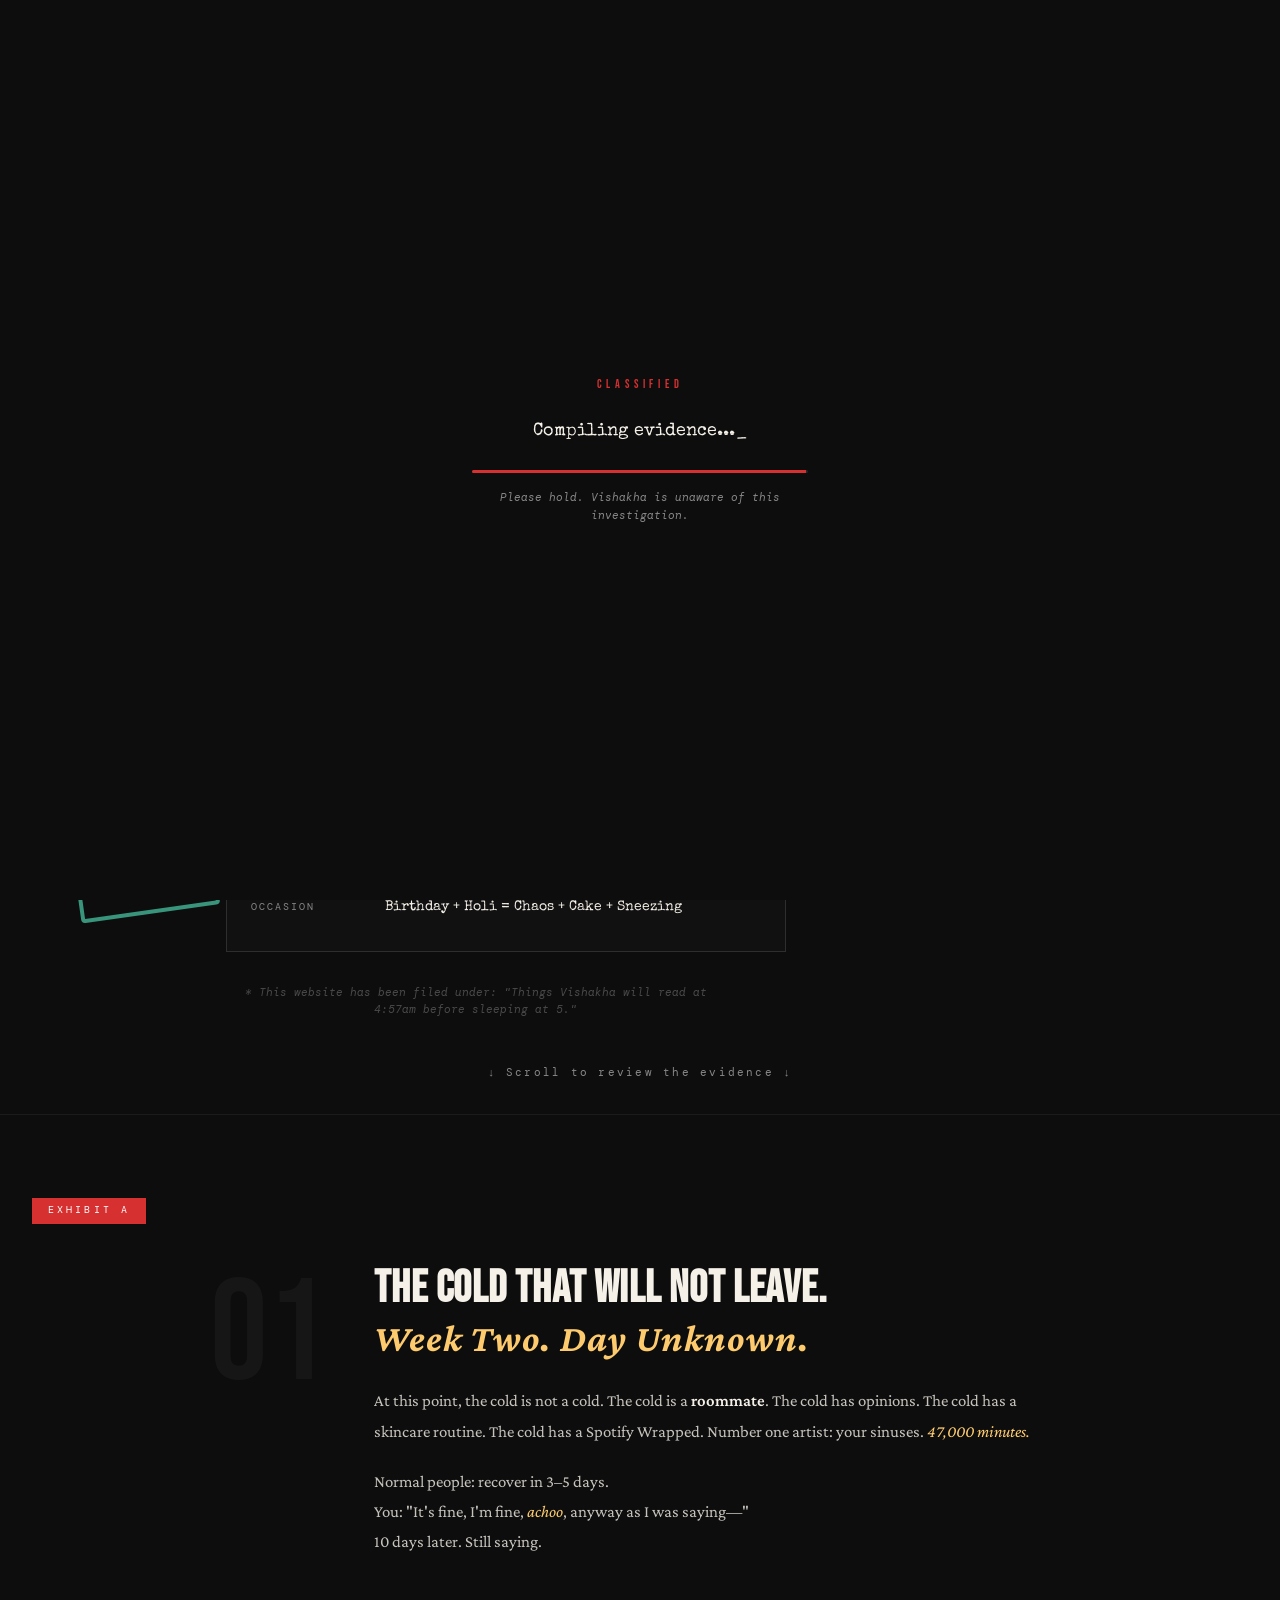
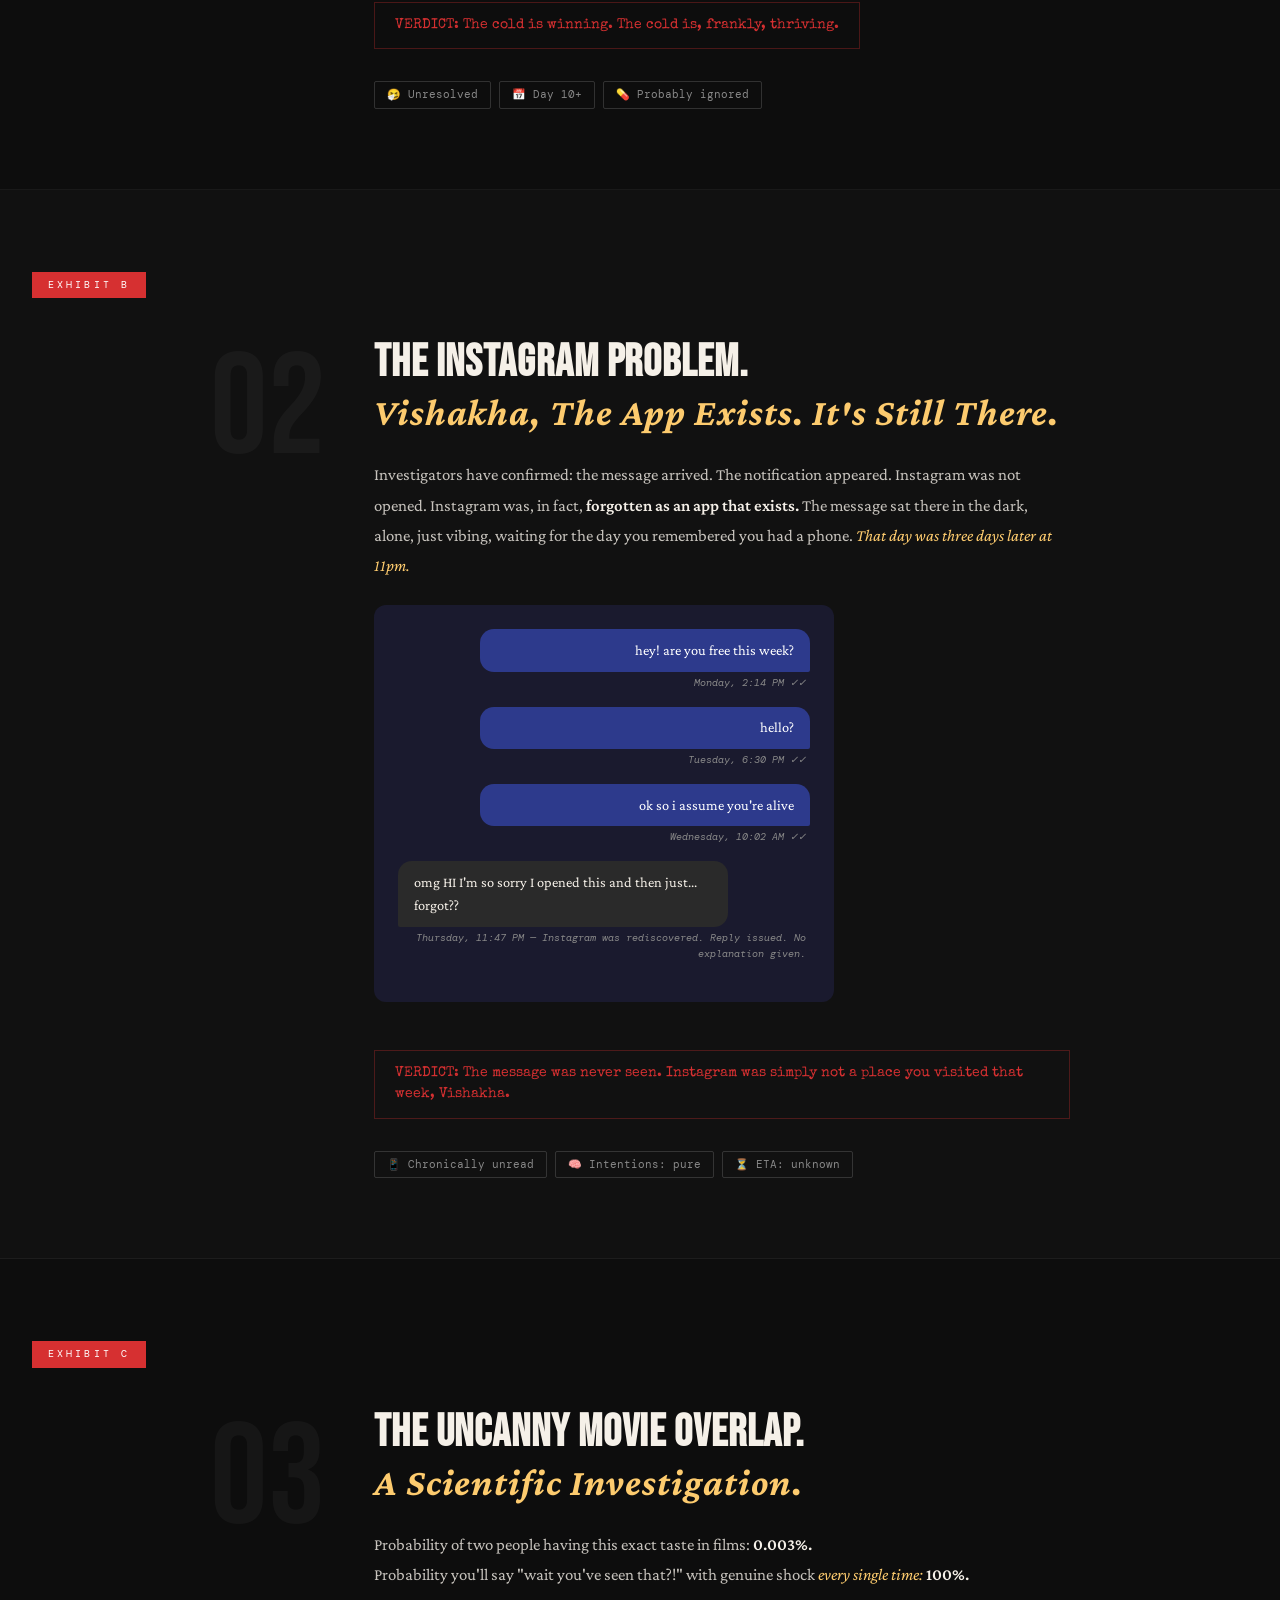
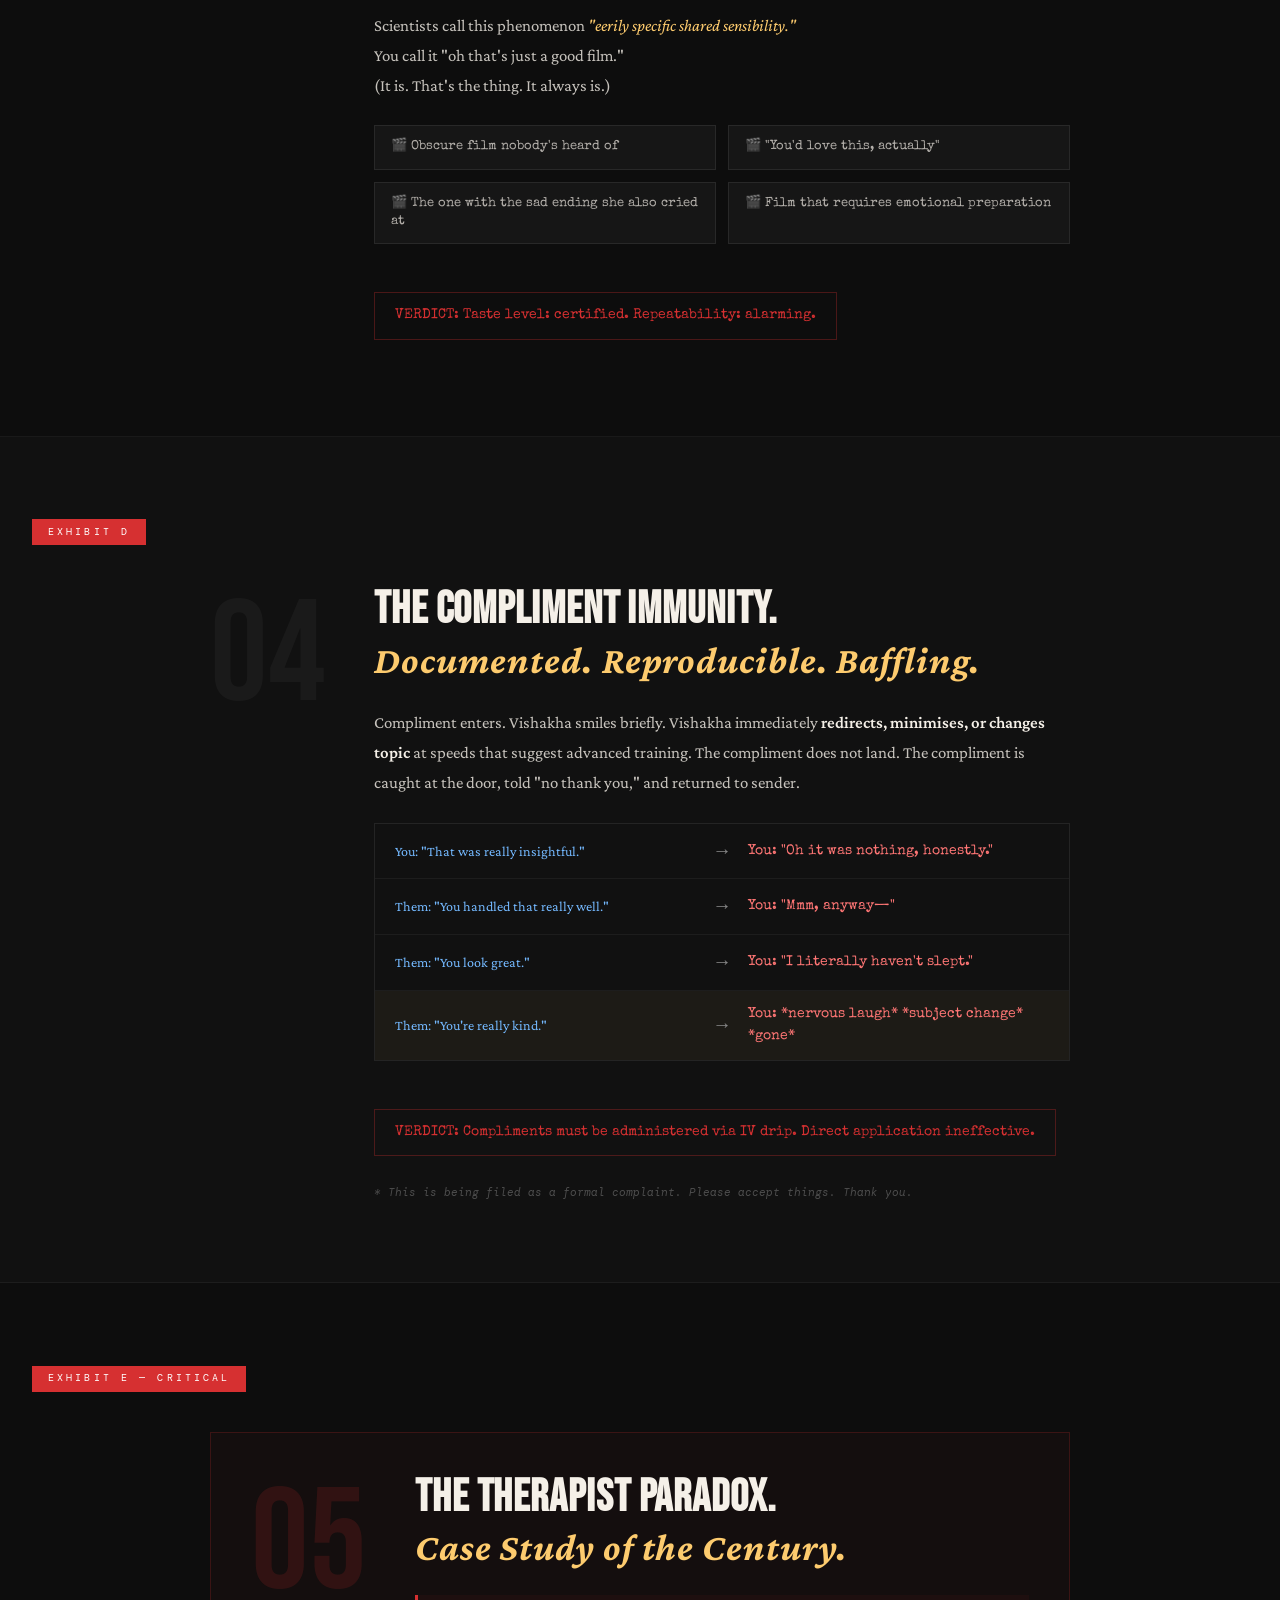
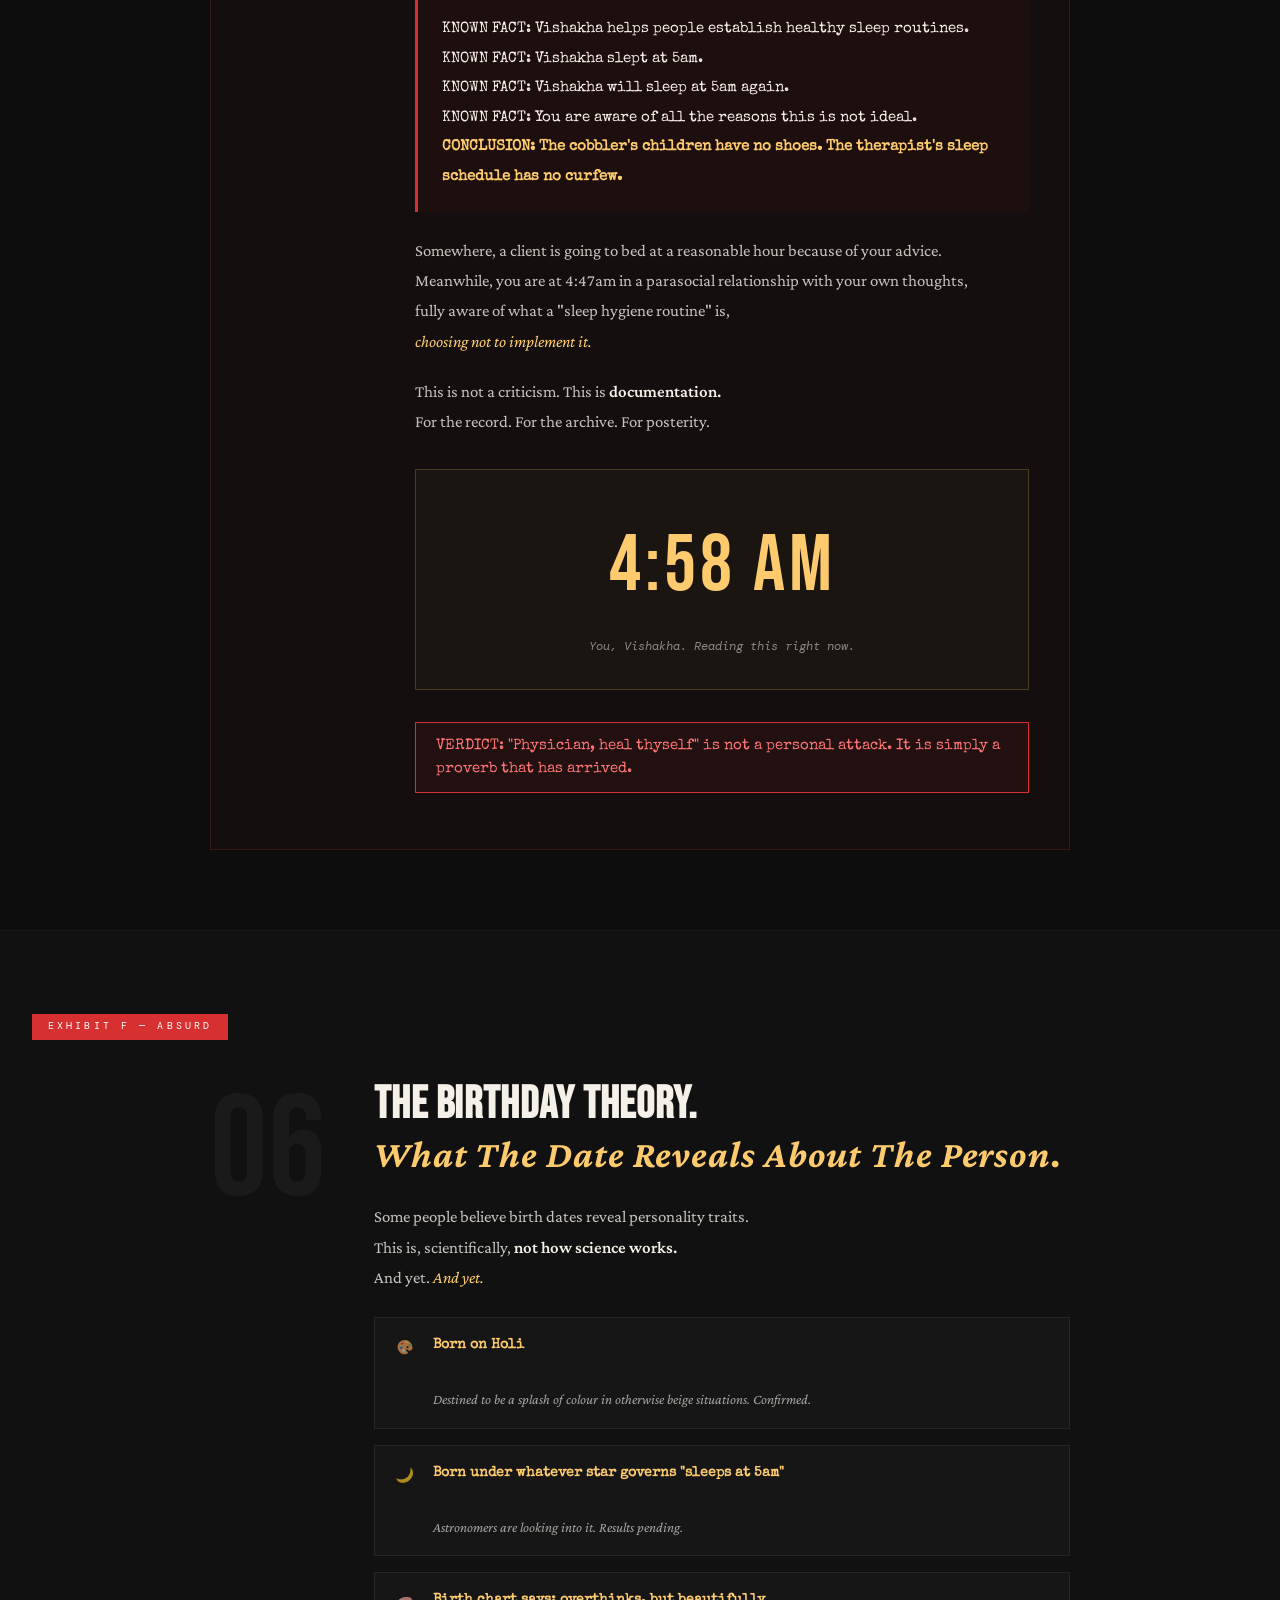
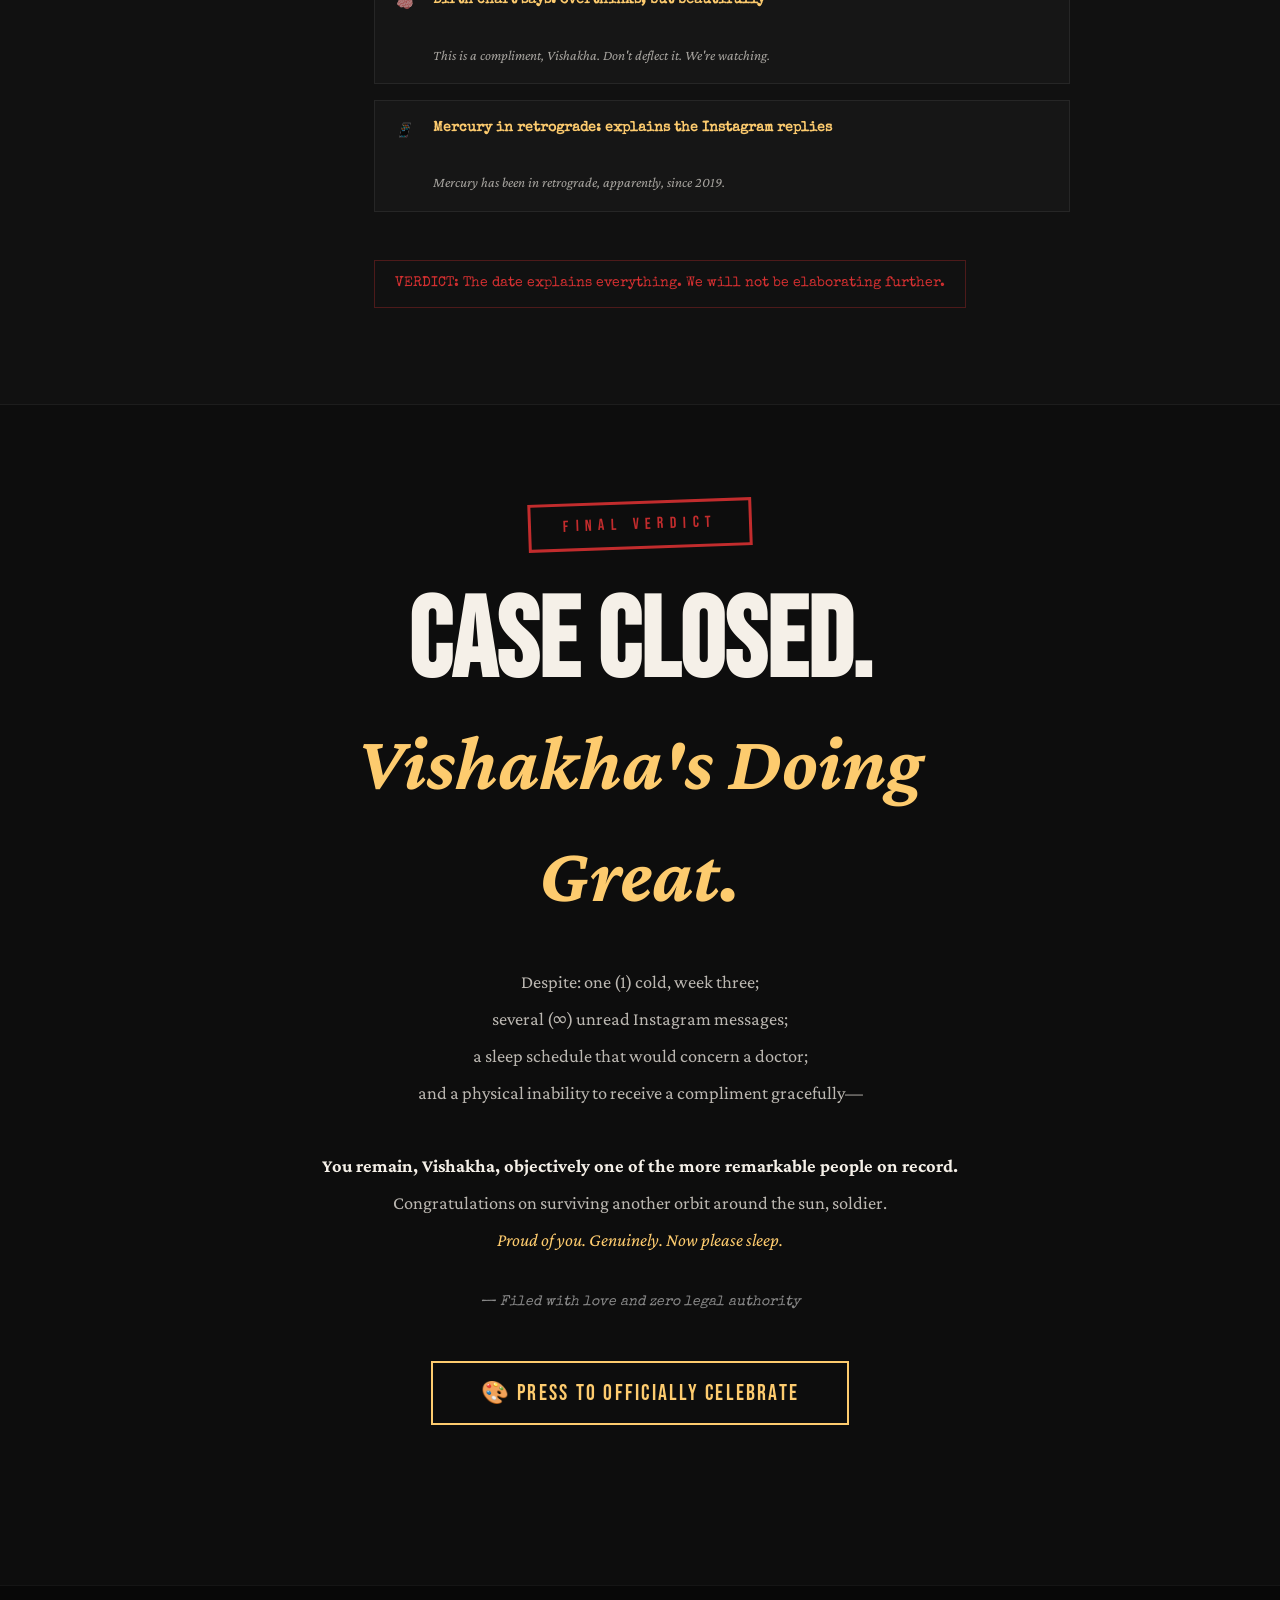
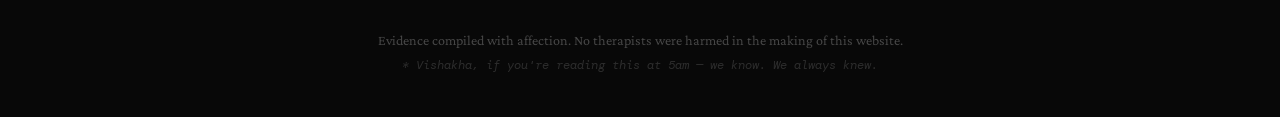
==== commit e12b1691: "Update index.html" ====
--- a/index.html
+++ b/index.html
@@ -1495,6 +1495,9 @@
 
   // Fade message in after 2 seconds
   setTimeout(() => { msgBox.style.opacity = '1'; }, 2000);
+
+  // Close btn
+  const closeBtn = document.createElement('button');
   closeBtn.innerHTML = '✕ Close';
   closeBtn.style.cssText = `
     position:absolute;top:16px;right:20px;z-index:10;
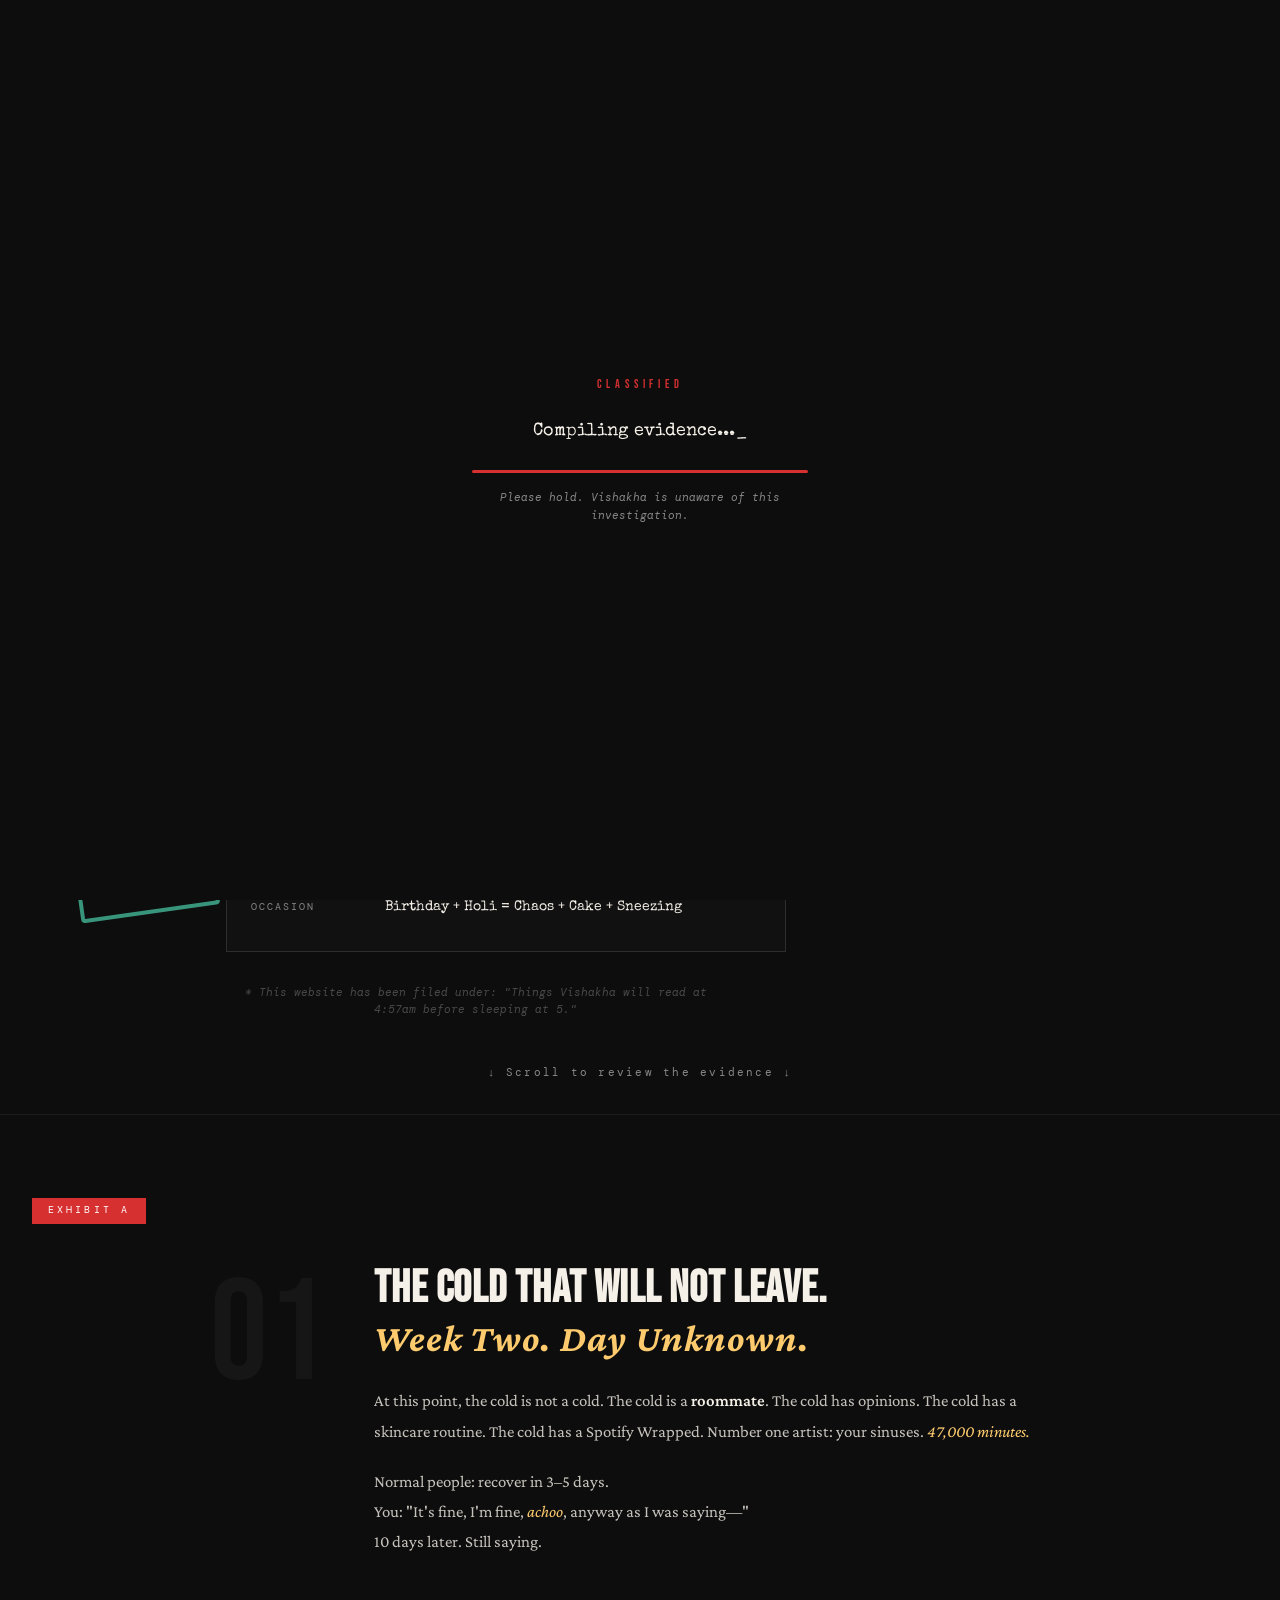
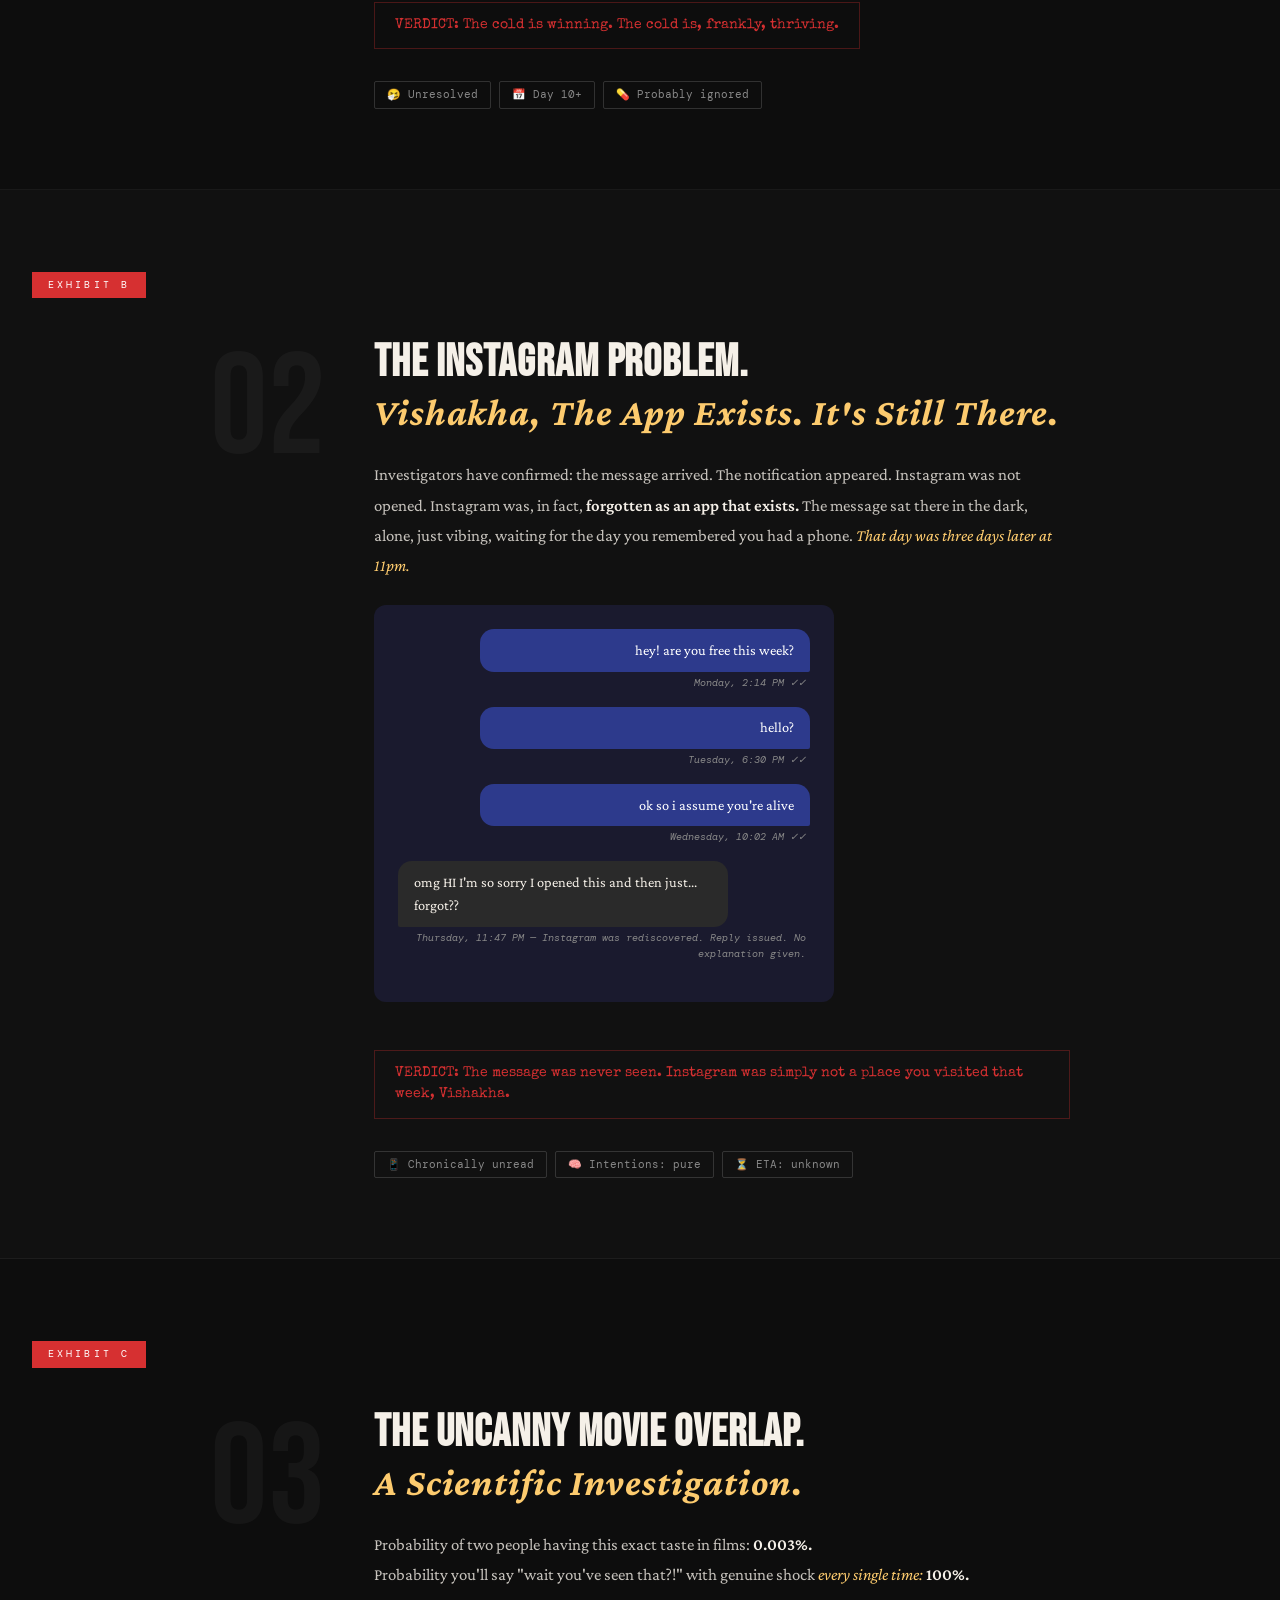
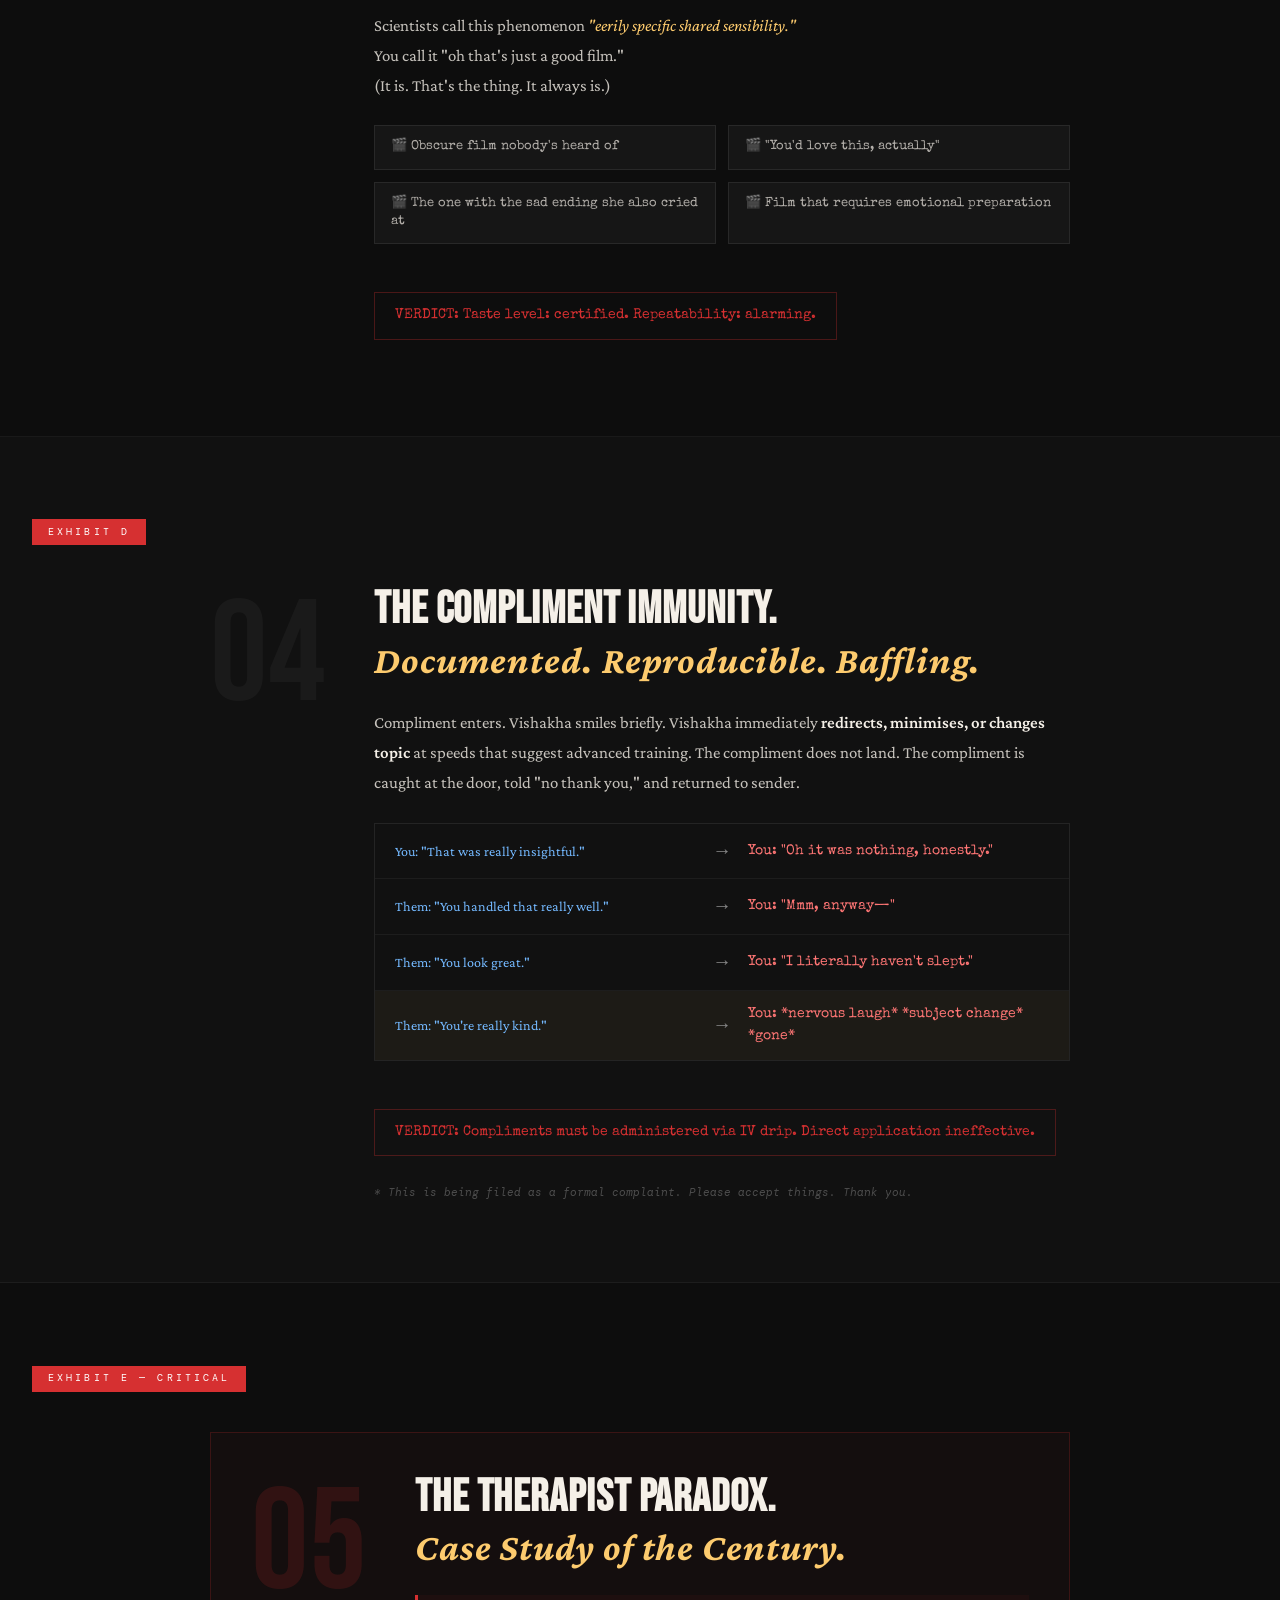
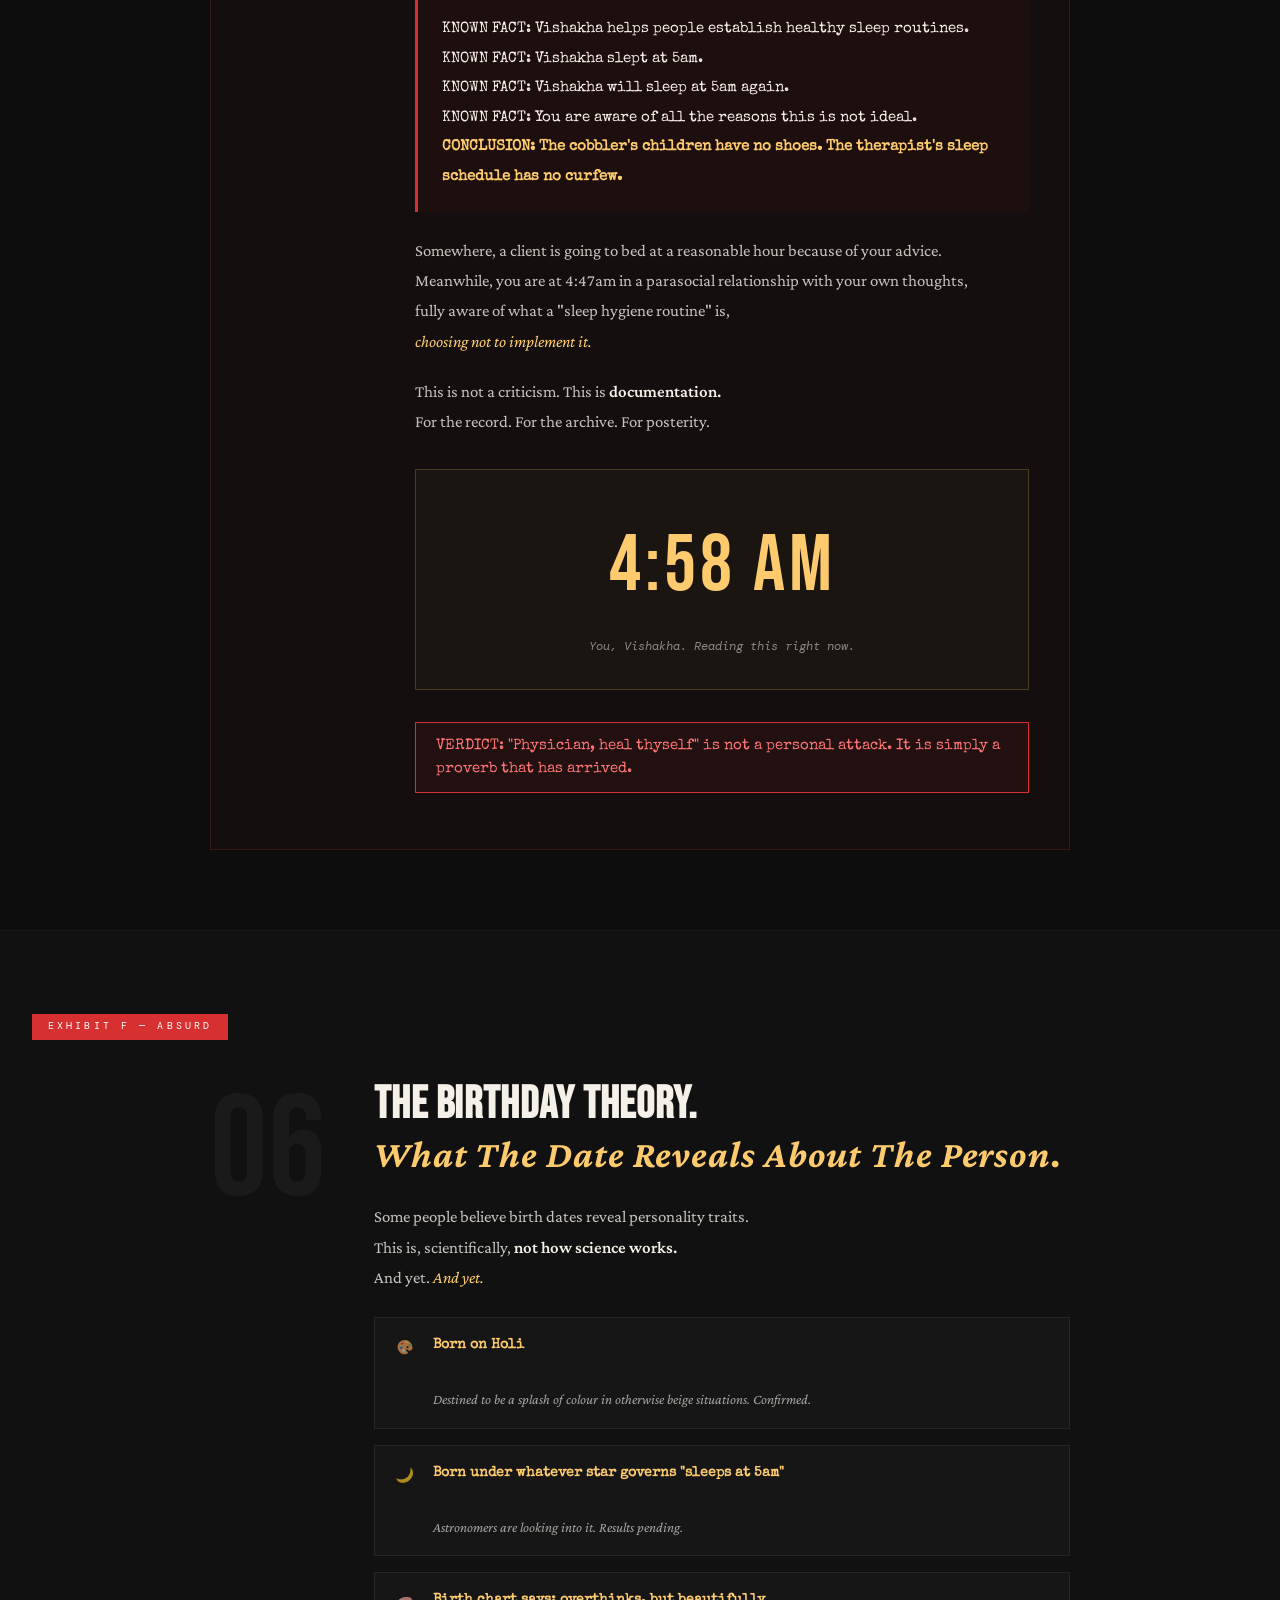
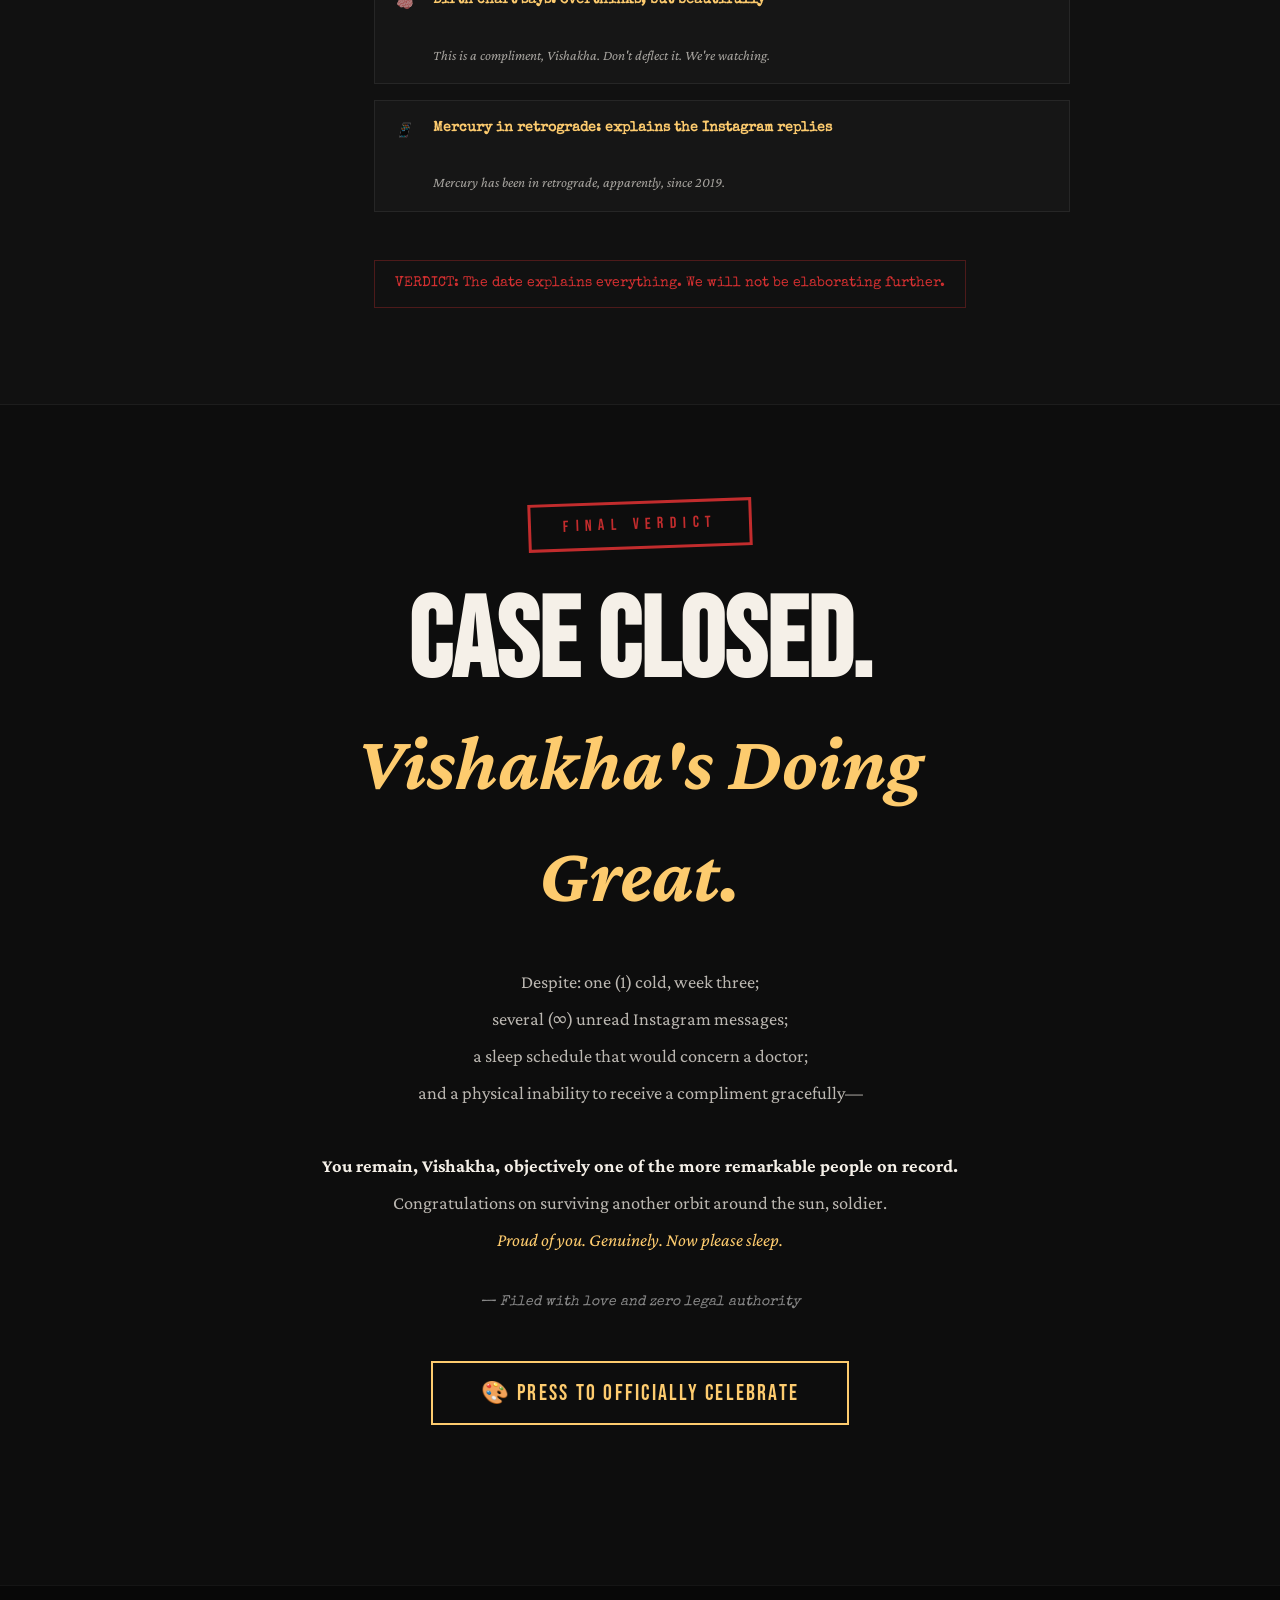
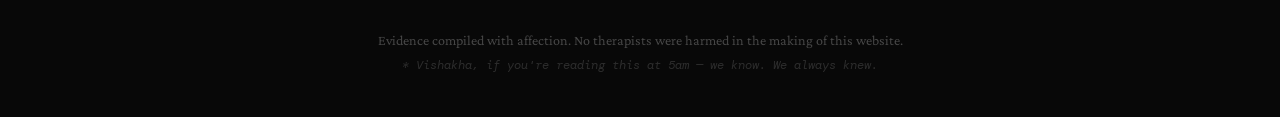
==== commit 98831141: "Update index.html" ====
--- a/index.html
+++ b/index.html
@@ -1155,7 +1155,7 @@
       </div>
 
       <!-- Chaos button -->
-      <button class="chaos-btn" id="chaosBtn" onclick="triggerChaos()">
+      <button class="chaos-btn" id="chaosBtn">
         🎨 Press to officially celebrate
       </button>
       <p class="chaos-message" id="chaosMessage"></p>
@@ -1828,6 +1828,9 @@
 
 initTypeTape();
 
+// Bind chaos button safely after DOM ready
+document.getElementById('chaosBtn').addEventListener('click', triggerChaos);
+
 
 /* ═══════════════════════════════════════════════════
    END OF FILE.
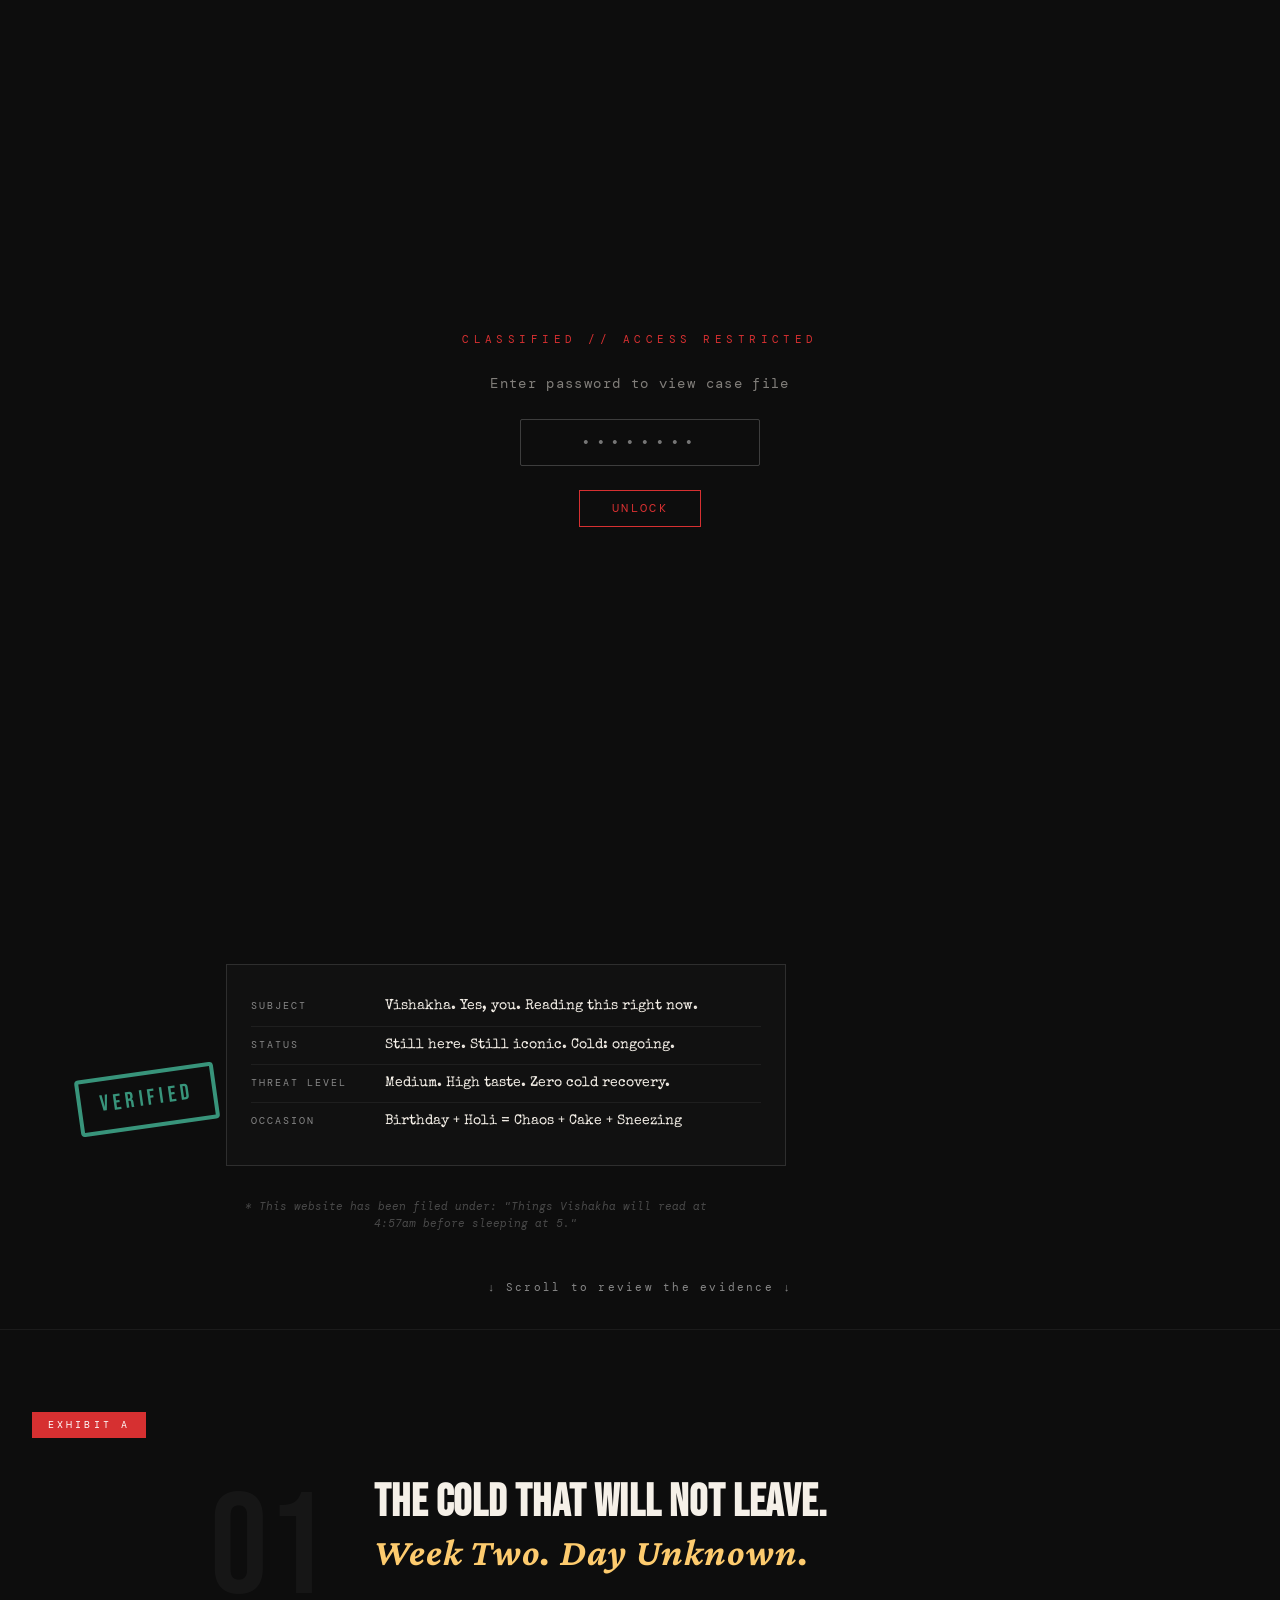
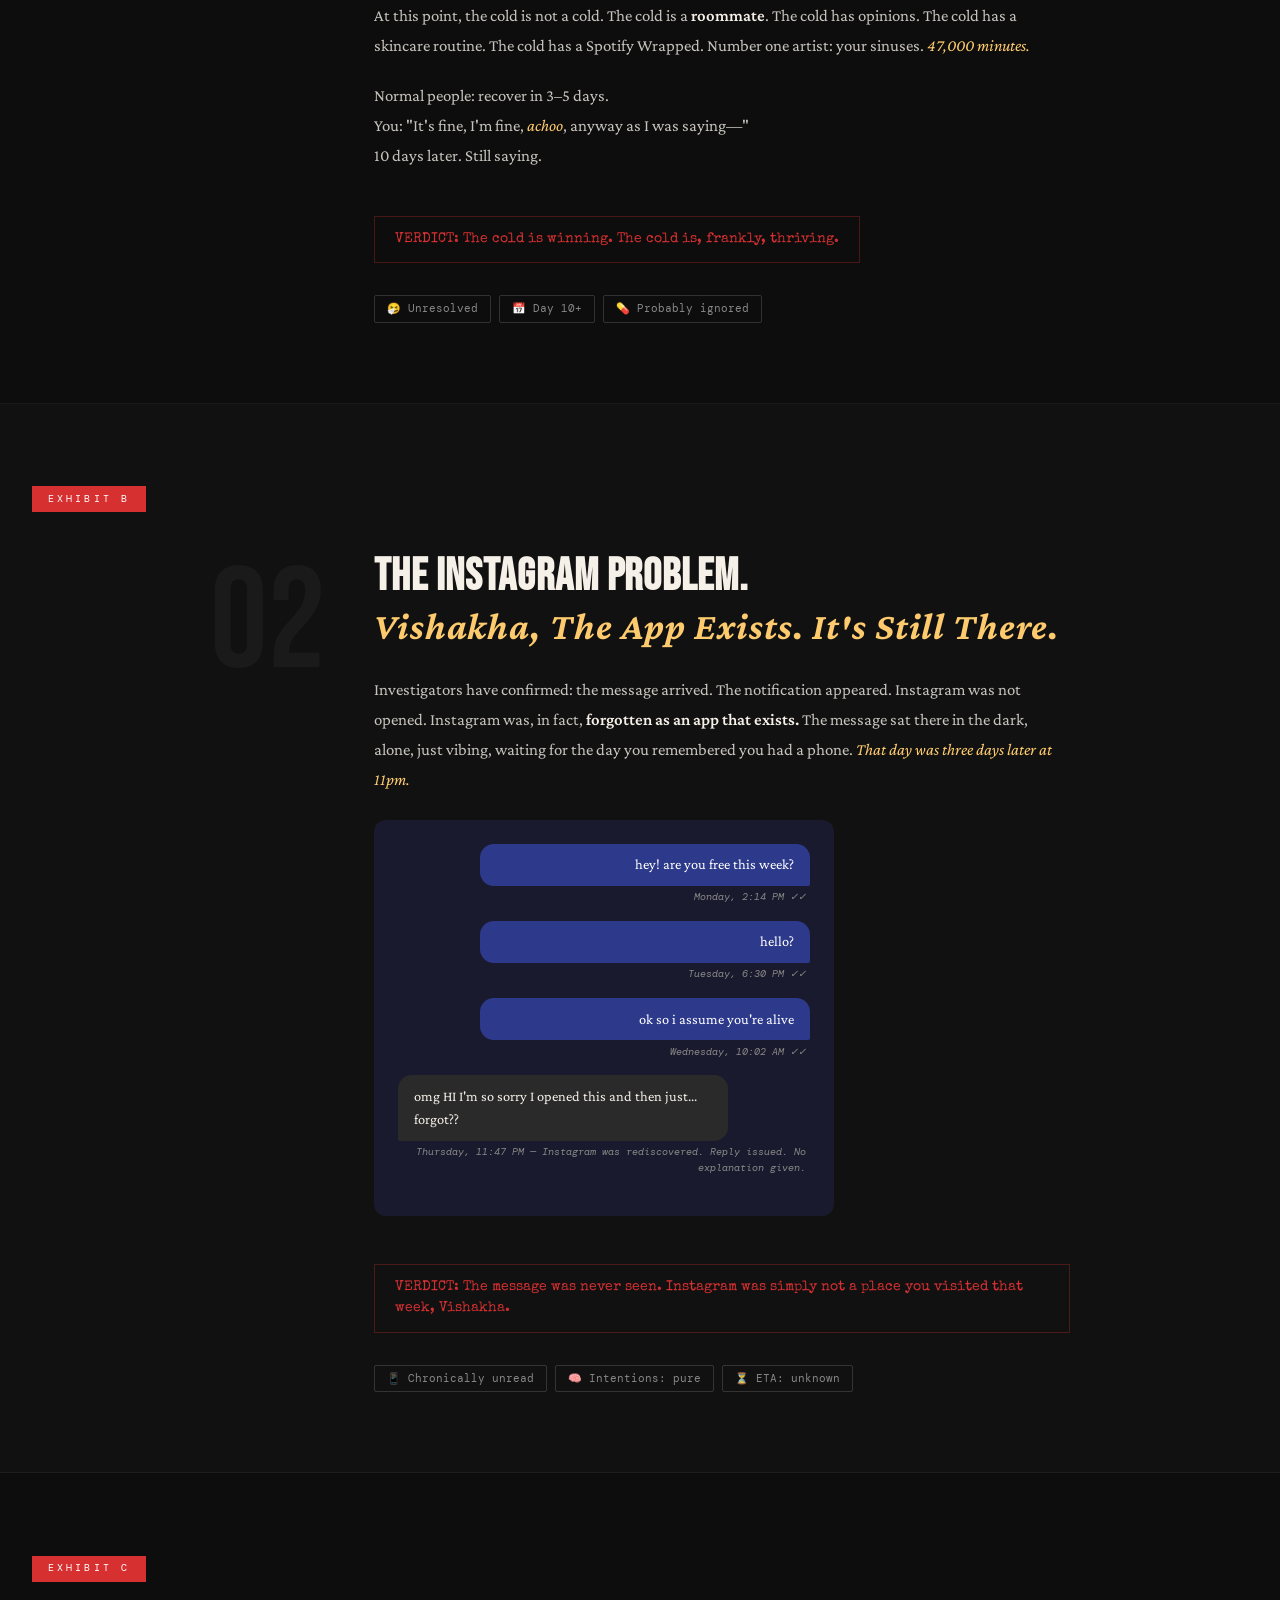
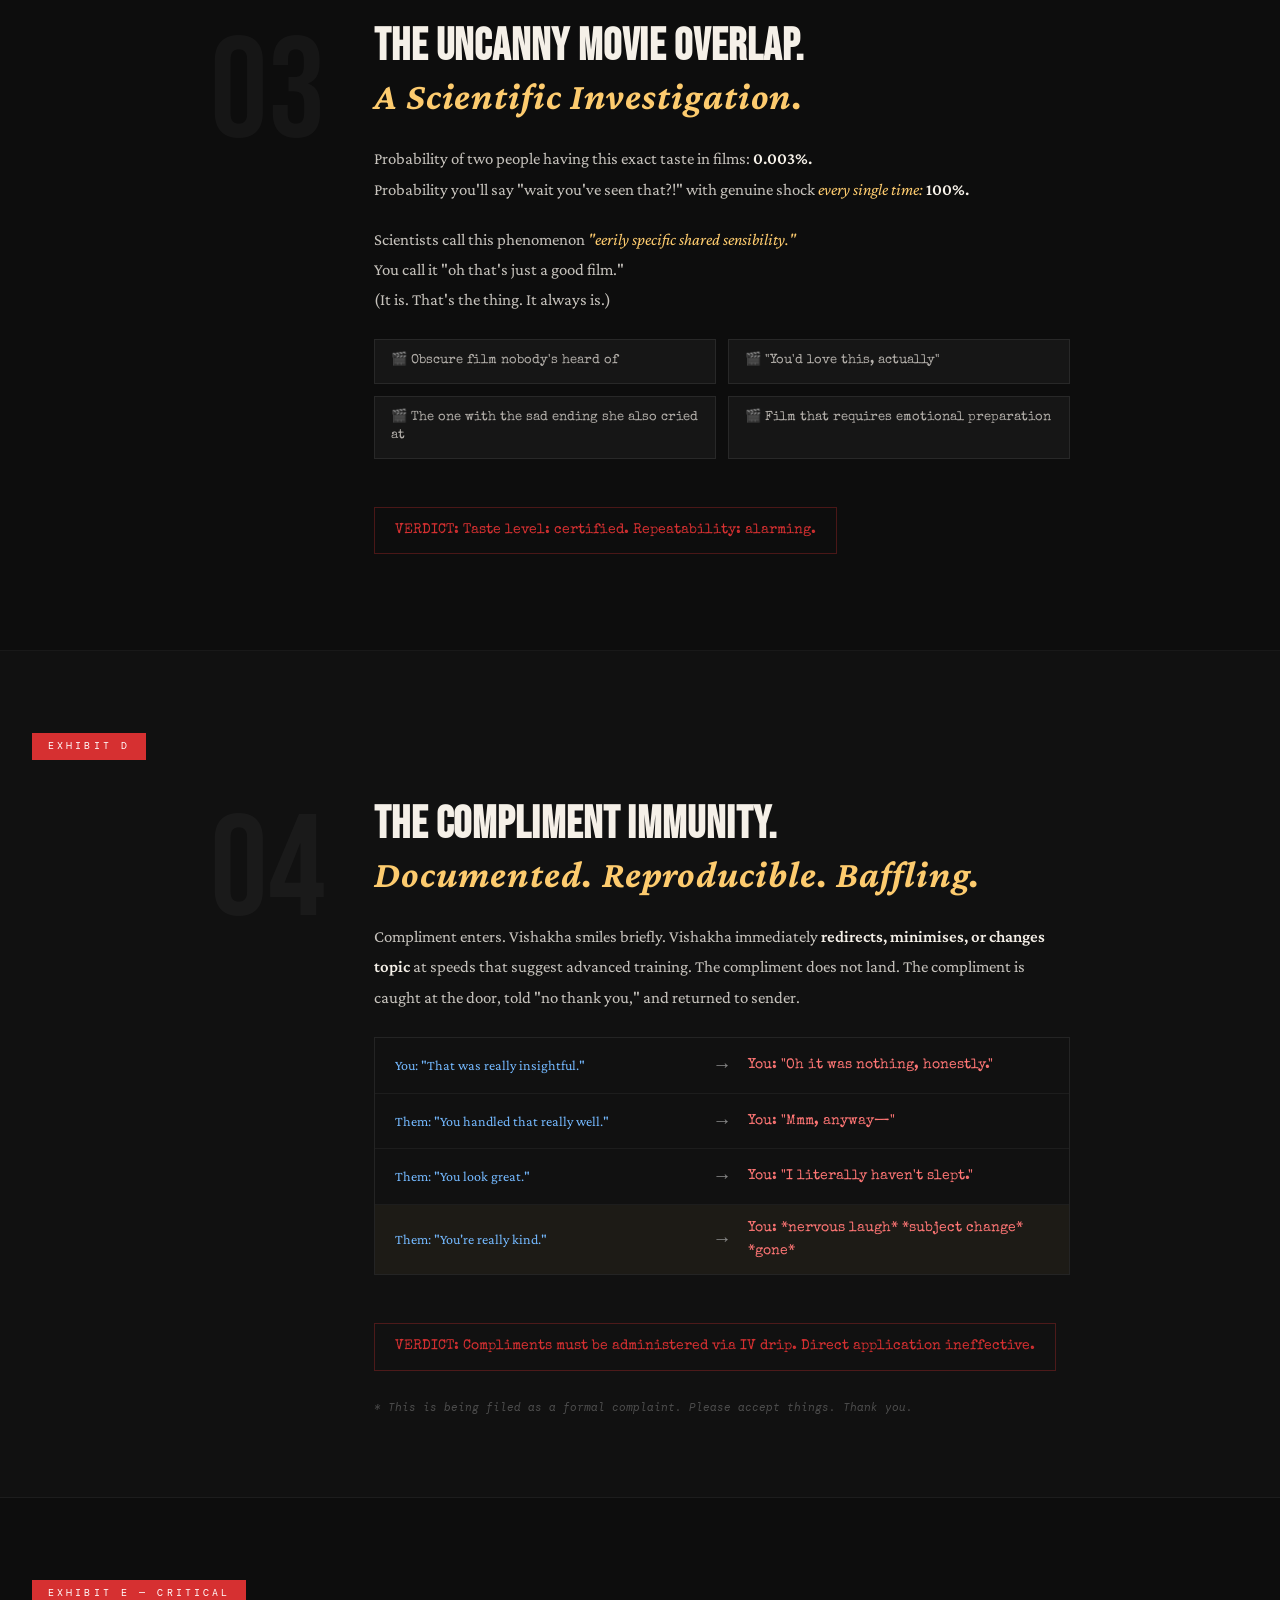
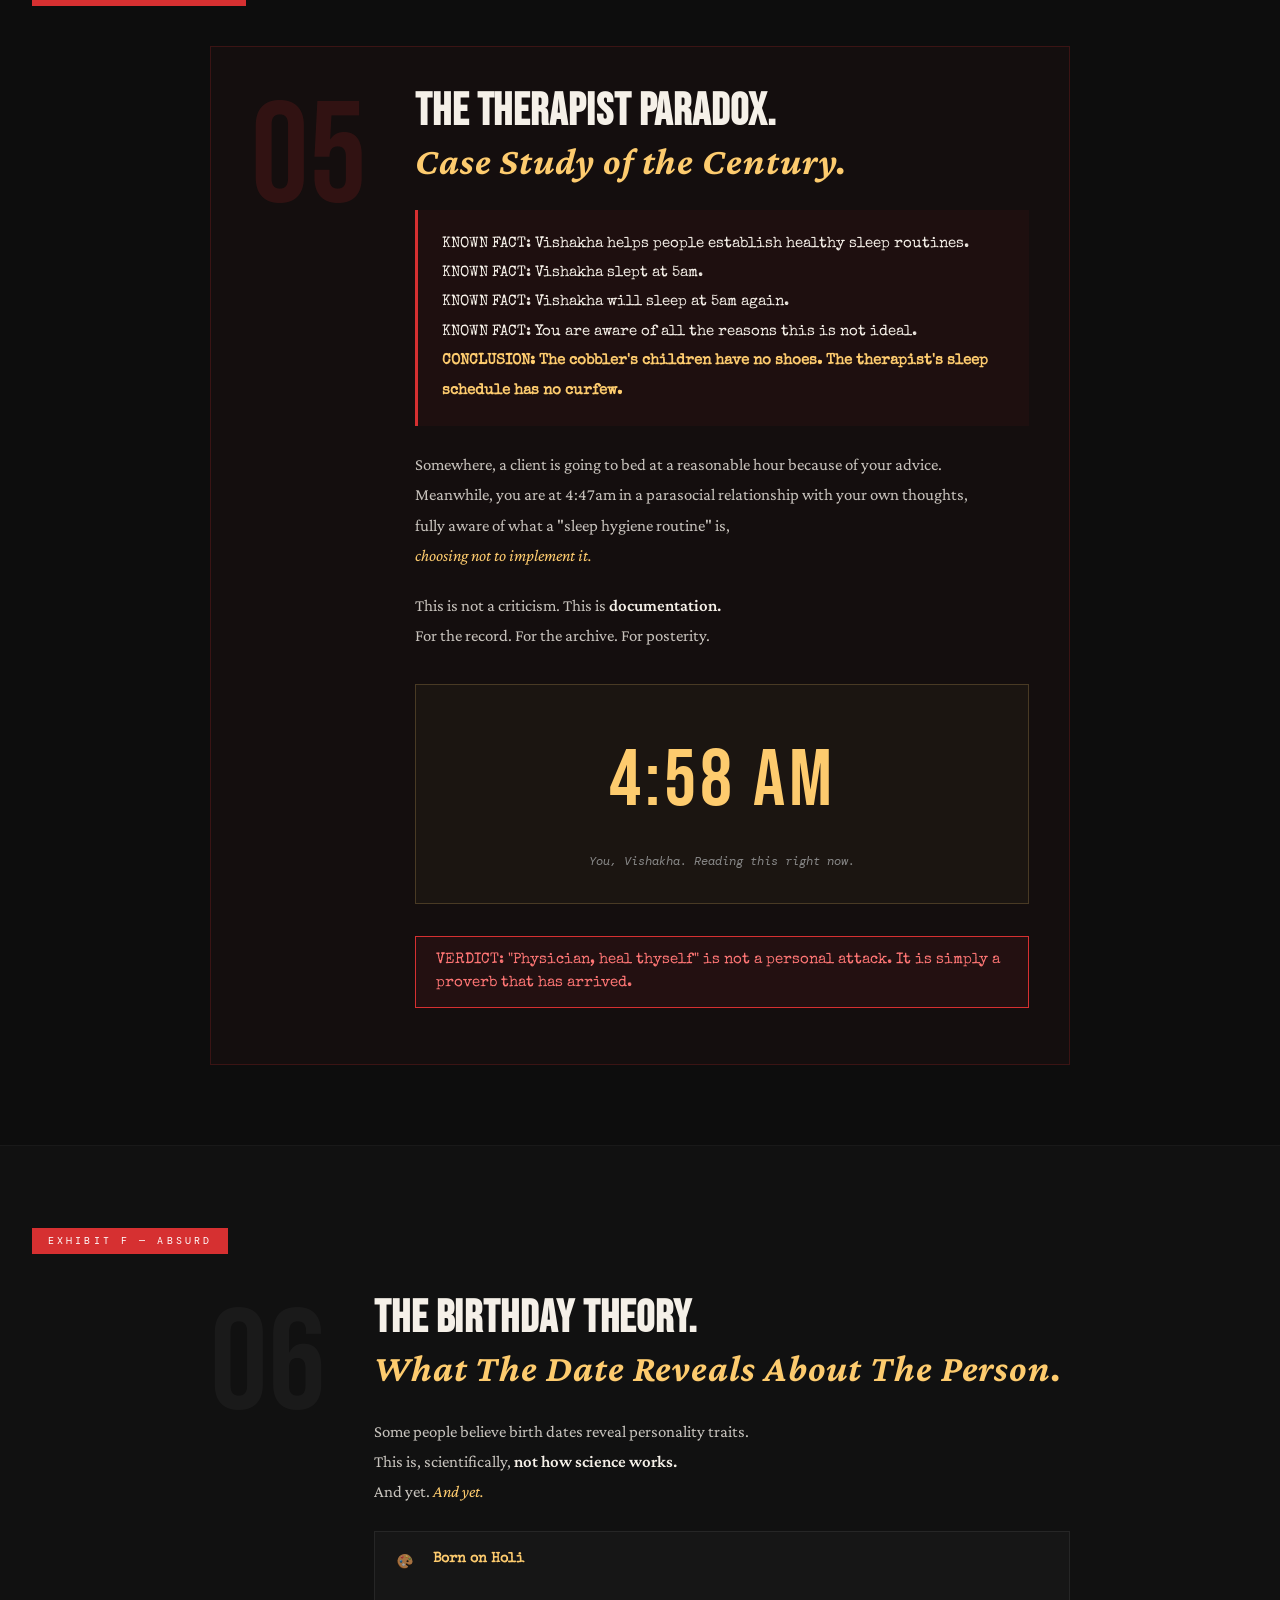
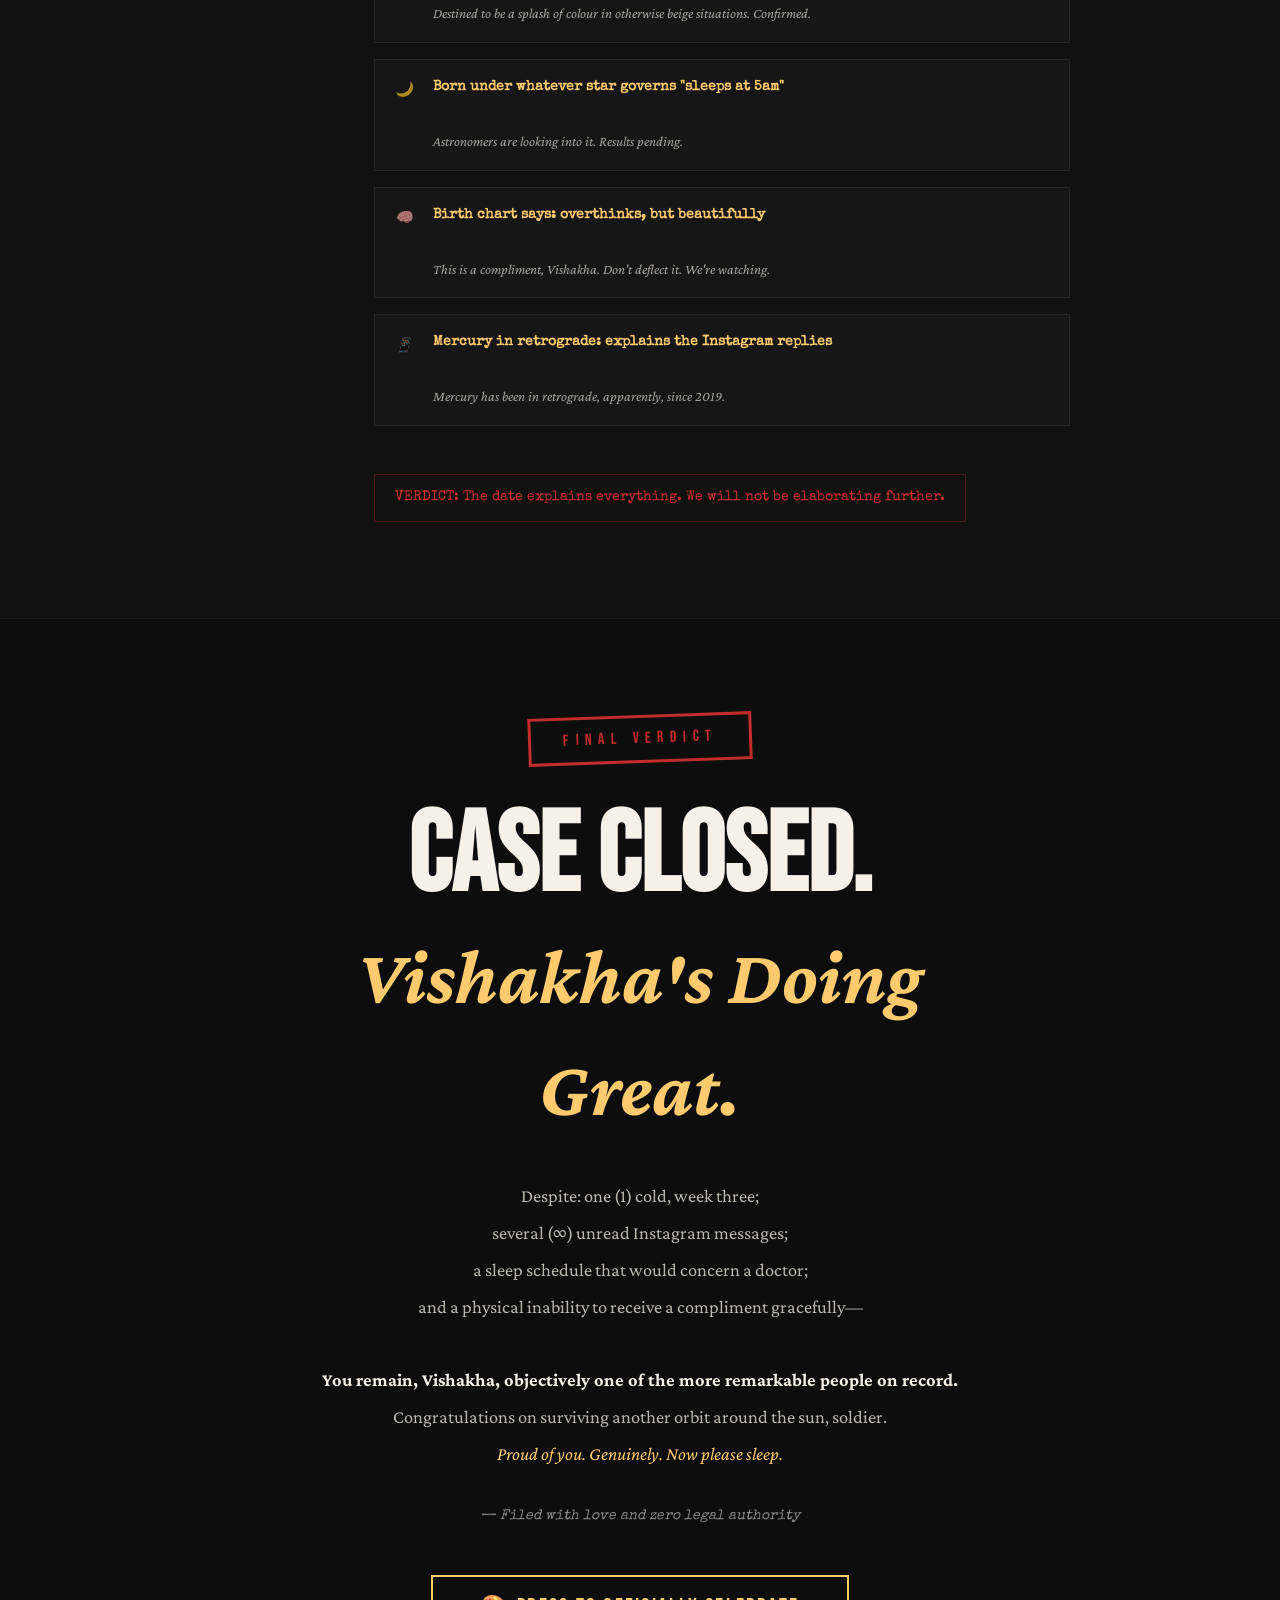
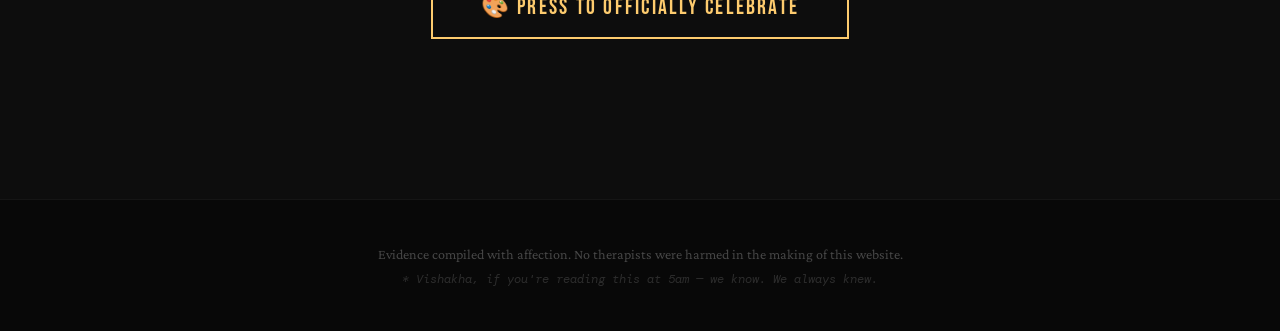
==== commit dacee839: "Update index.html" ====
--- a/index.html
+++ b/index.html
@@ -828,8 +828,31 @@
 </head>
 <body>
 
-  <!-- LOADING SCREEN -->
-  <div class="loader" id="loader">
+  <!-- PASSWORD SCREEN -->
+  <div id="passwordScreen" style="
+    position:fixed;inset:0;z-index:999999;
+    background:#0D0D0D;
+    display:flex;align-items:center;justify-content:center;
+    flex-direction:column;gap:1.5rem;
+    font-family:'DM Mono','Courier New',monospace;
+  ">
+    <p style="color:#D63031;font-size:0.7rem;letter-spacing:0.4em;text-transform:uppercase;">CLASSIFIED // ACCESS RESTRICTED</p>
+    <p style="color:rgba(245,240,232,0.5);font-size:0.85rem;letter-spacing:0.1em;">Enter password to view case file</p>
+    <input id="pwInput" type="password" placeholder="••••••••" style="
+      background:transparent;border:1px solid rgba(255,255,255,0.2);
+      color:#F5F0E8;font-family:'DM Mono',monospace;font-size:1rem;
+      padding:0.75rem 1.25rem;outline:none;text-align:center;
+      letter-spacing:0.3em;width:240px;border-radius:2px;
+    " onkeydown="if(event.key==='Enter') checkPassword()" />
+    <button onclick="checkPassword()" style="
+      background:transparent;border:1px solid #D63031;
+      color:#D63031;font-family:'DM Mono',monospace;
+      font-size:0.75rem;letter-spacing:0.2em;padding:0.6rem 2rem;
+      cursor:pointer;text-transform:uppercase;
+    ">Unlock</button>
+    <p id="pwError" style="color:#FF7675;font-size:0.72rem;letter-spacing:0.1em;opacity:0;transition:opacity 0.3s;">Wrong password. Try again.</p>
+  </div>
+
     <div class="loader-inner">
       <p class="loader-tag">CLASSIFIED</p>
       <p class="loader-text">Compiling evidence...<span class="blink">_</span></p>
@@ -1176,6 +1199,22 @@
    BIRTHDAY CASE FILE v2 — script2.js
    ═══════════════════════════════════════════════════ */
 
+// ── PASSWORD CHECK ────────────────────────────────
+function checkPassword() {
+  const input = document.getElementById('pwInput').value.trim().toLowerCase();
+  if (input === 'iforgot') {
+    const screen = document.getElementById('passwordScreen');
+    screen.style.transition = 'opacity 0.6s ease';
+    screen.style.opacity = '0';
+    setTimeout(() => screen.style.display = 'none', 650);
+  } else {
+    const err = document.getElementById('pwError');
+    err.style.opacity = '1';
+    document.getElementById('pwInput').value = '';
+    setTimeout(() => err.style.opacity = '0', 2000);
+  }
+}
+
 /* ── LOADING SCREEN ─────────────────────────────────
    Fake progress bar. Dramatic. Unnecessary. Perfect.
    ─────────────────────────────────────────────────── */
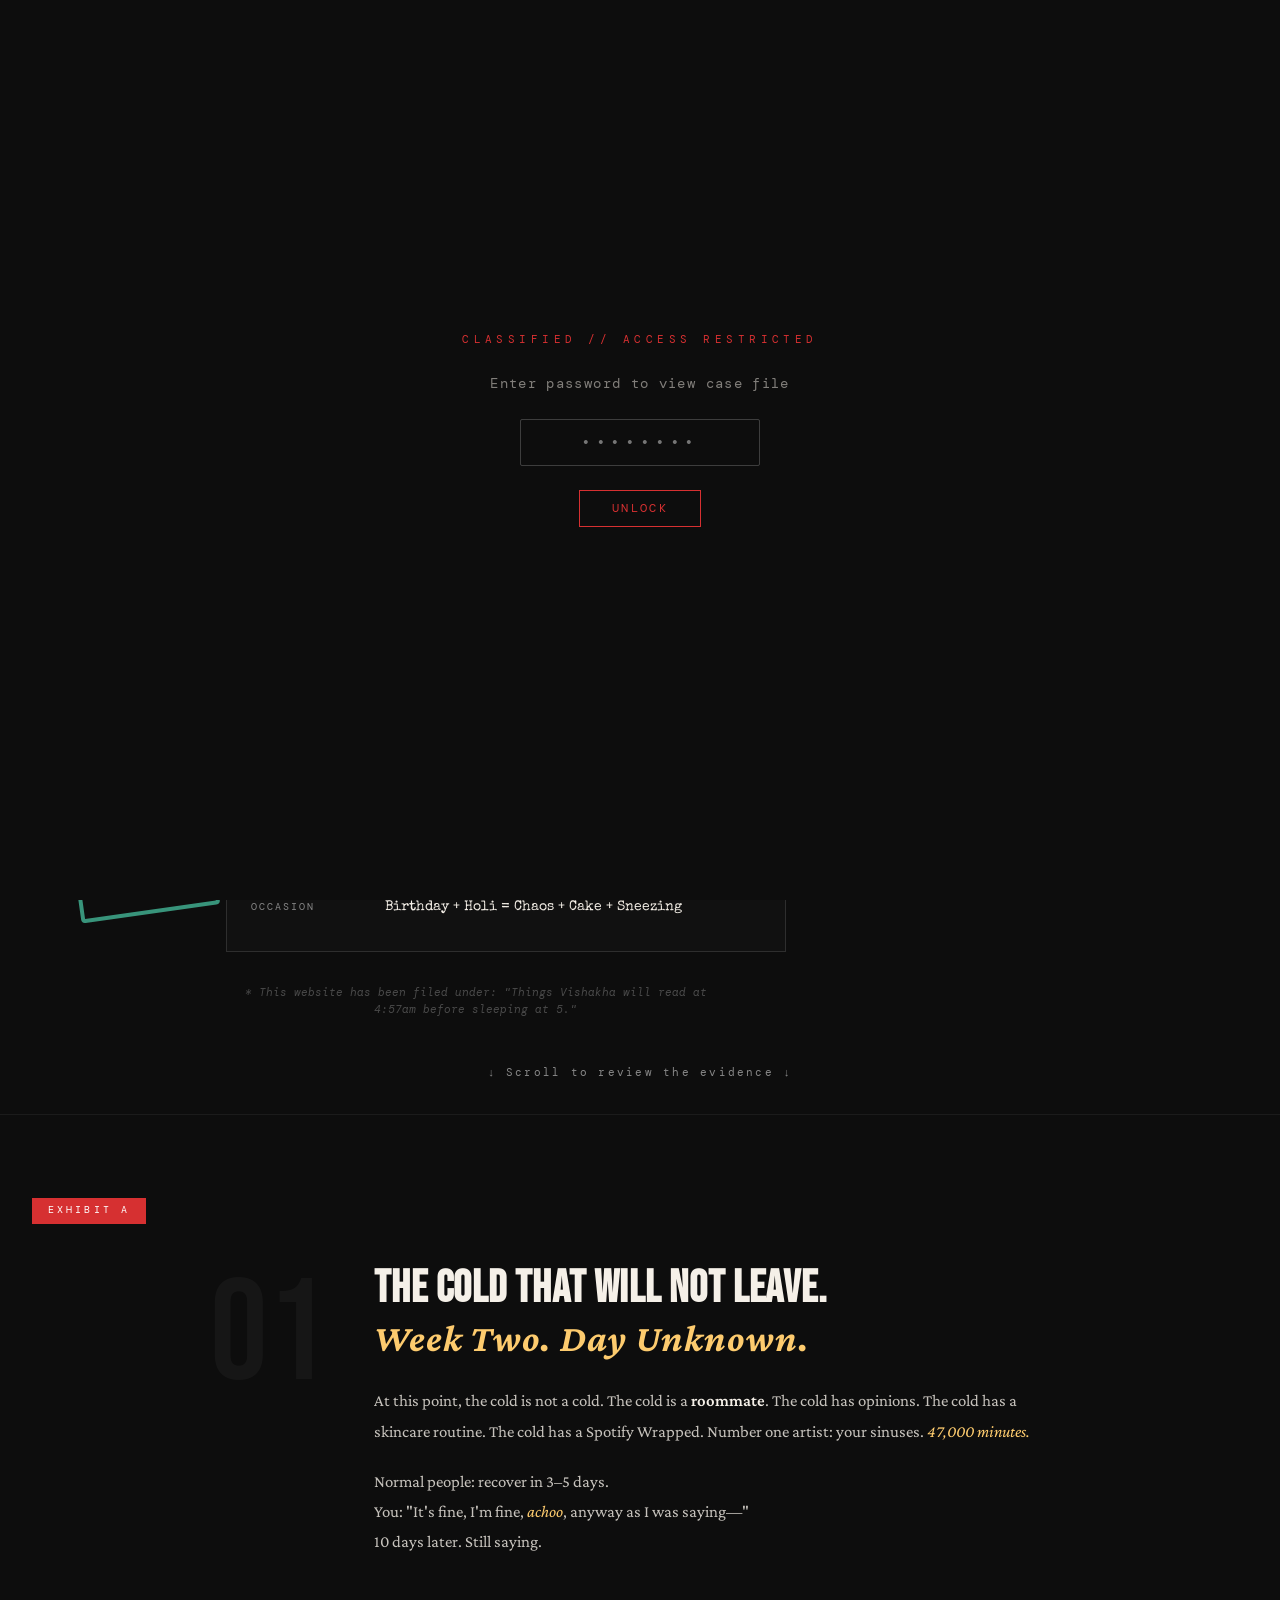
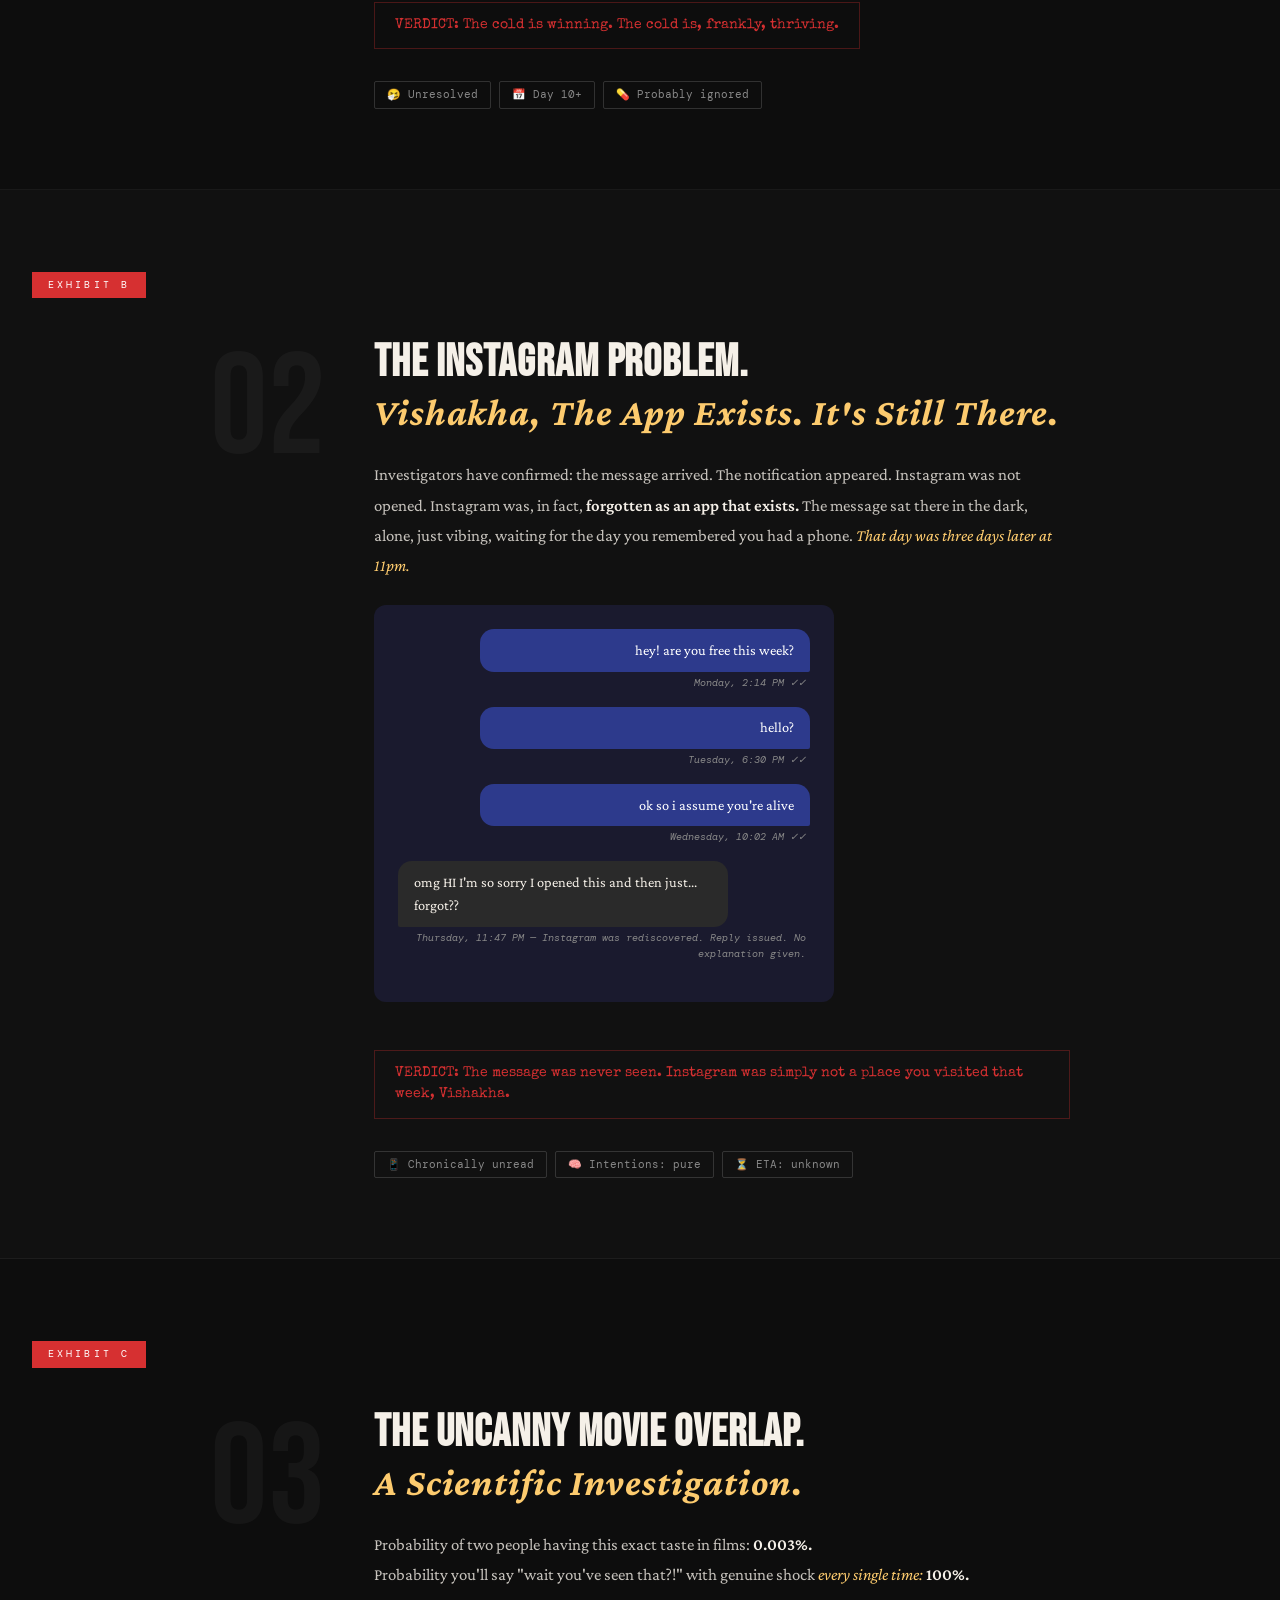
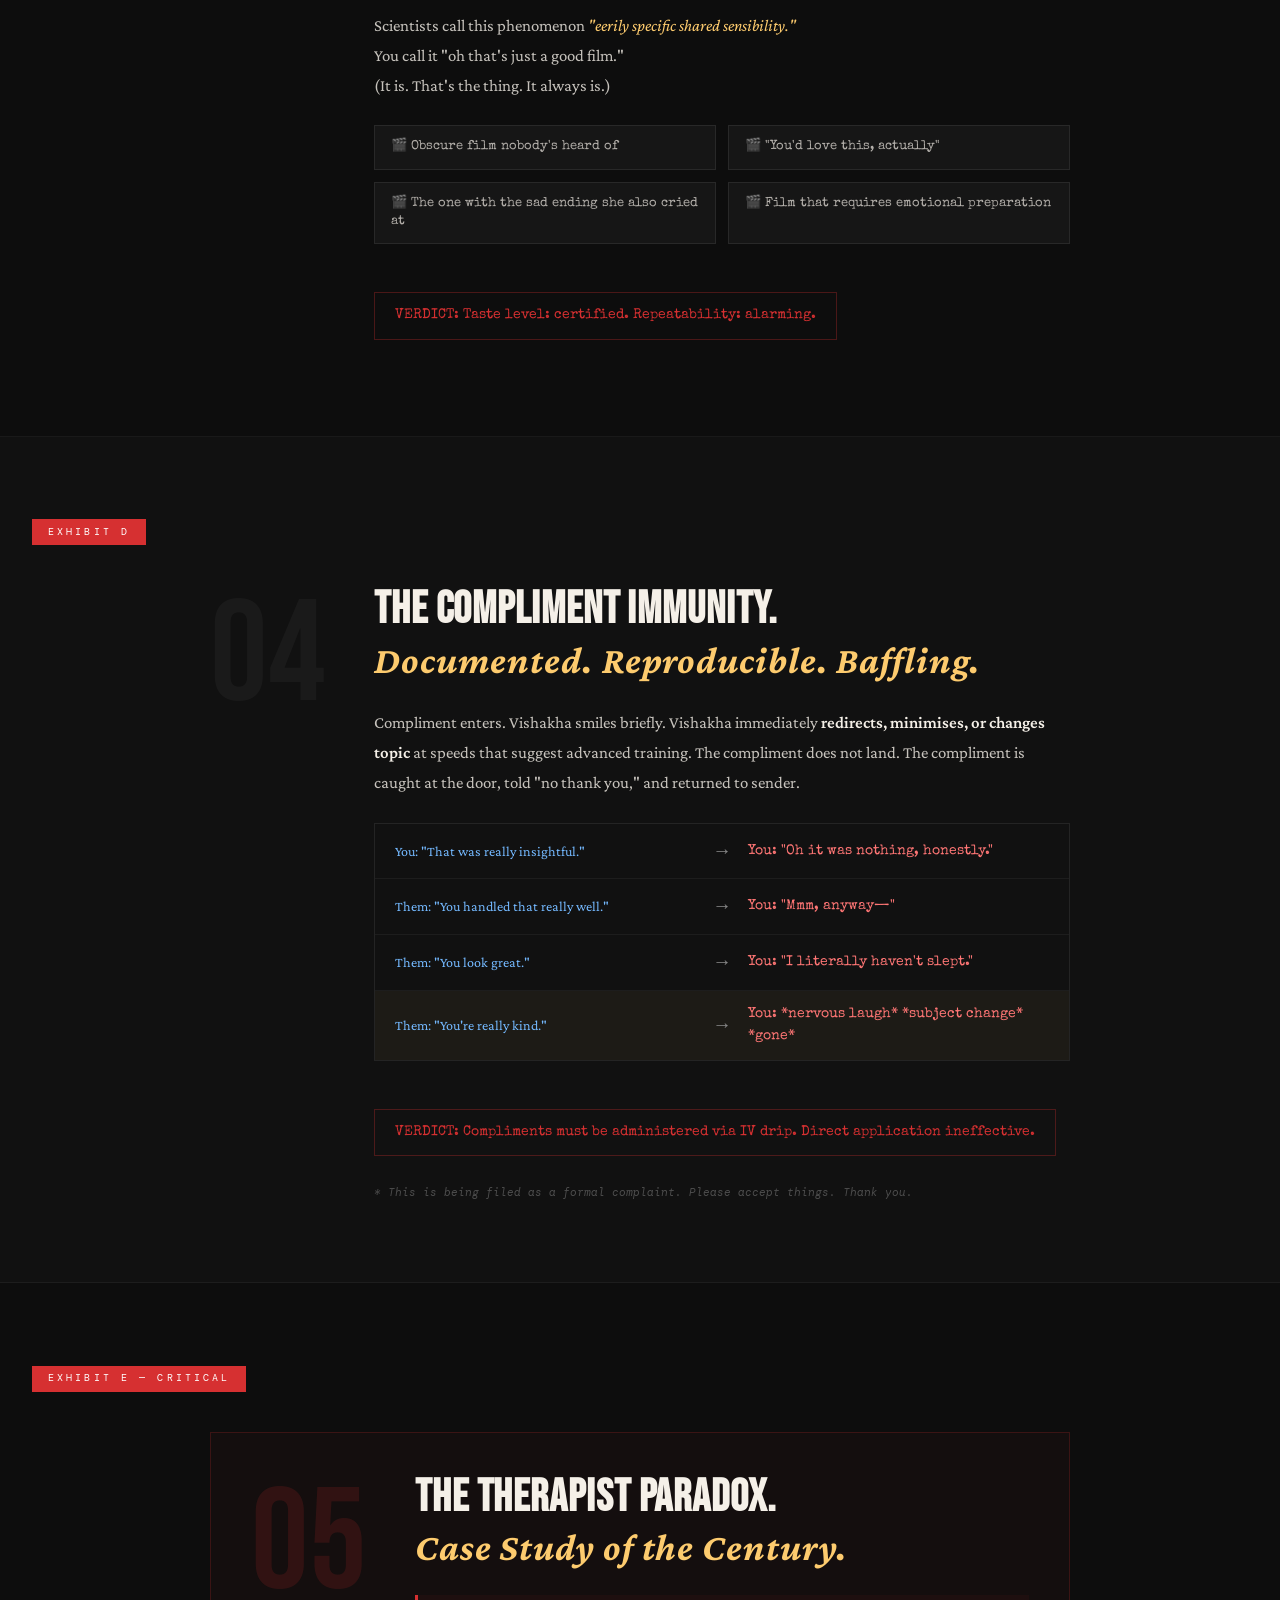
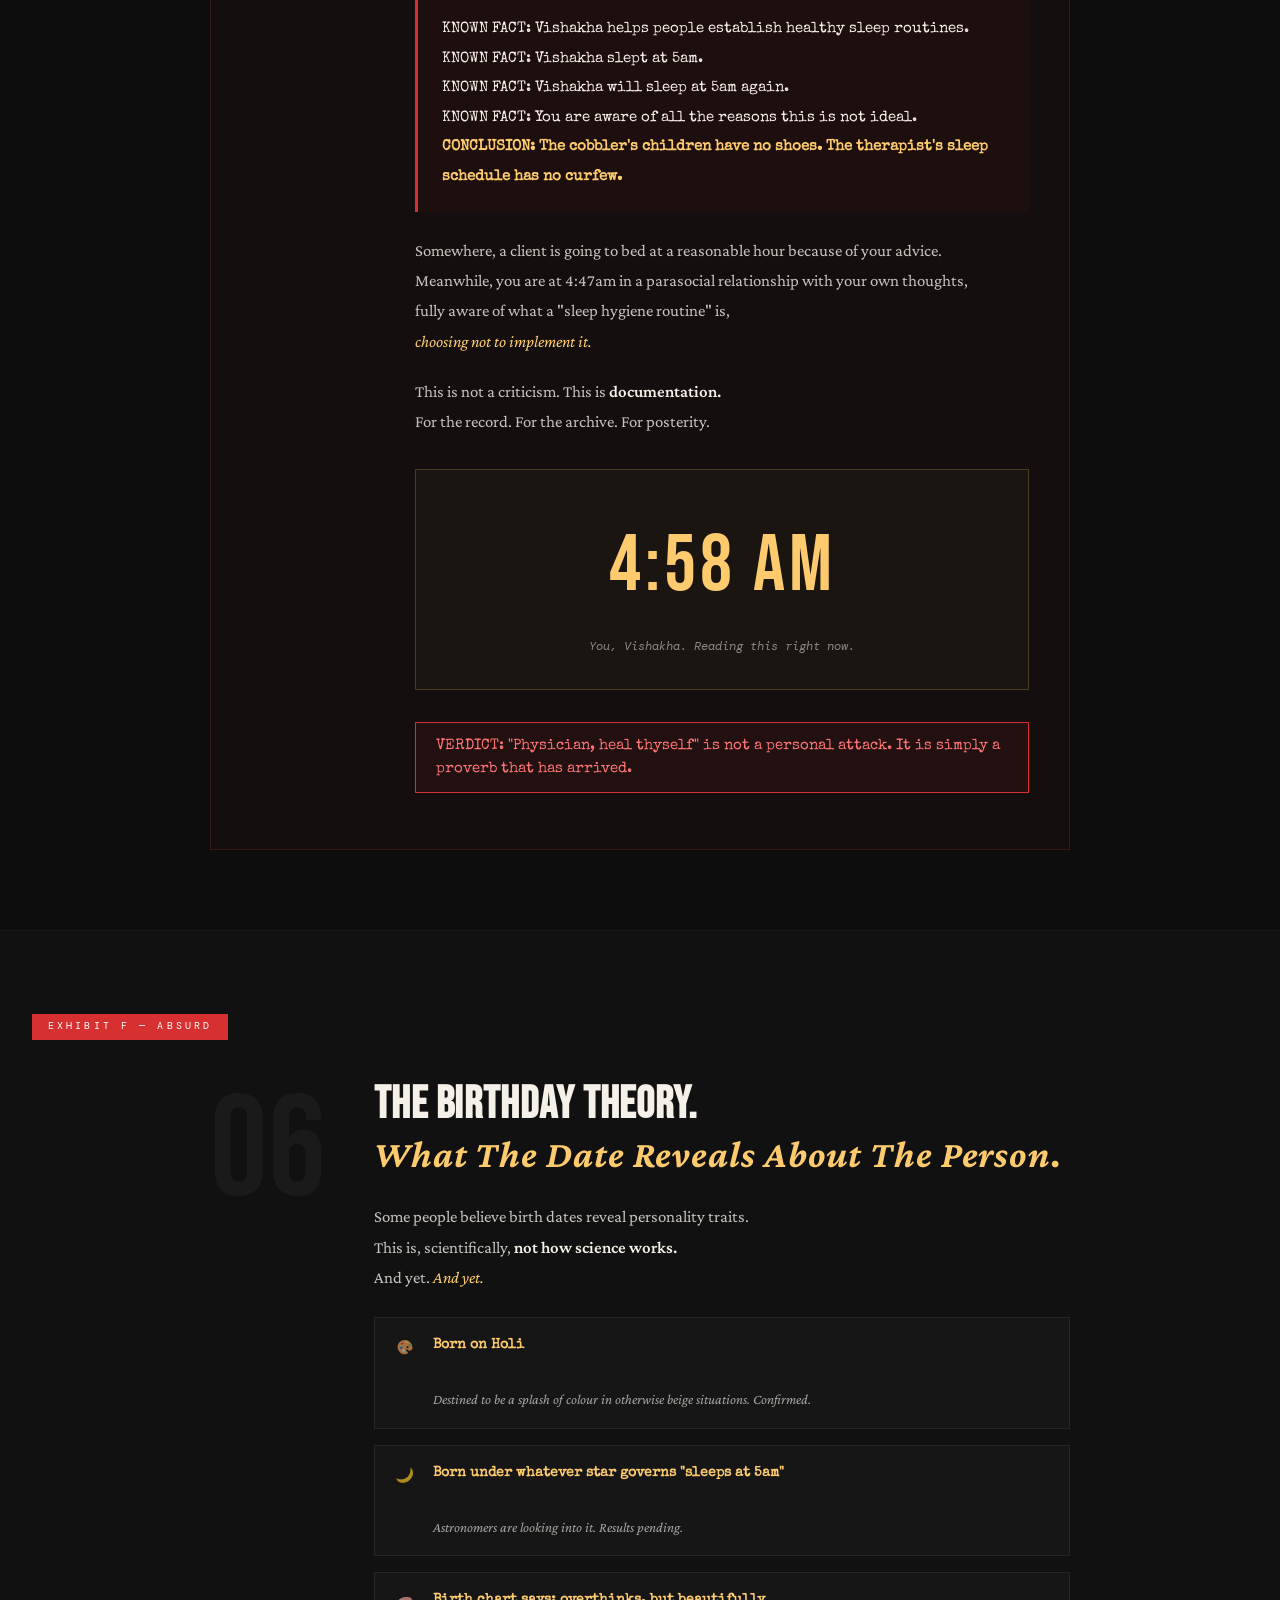
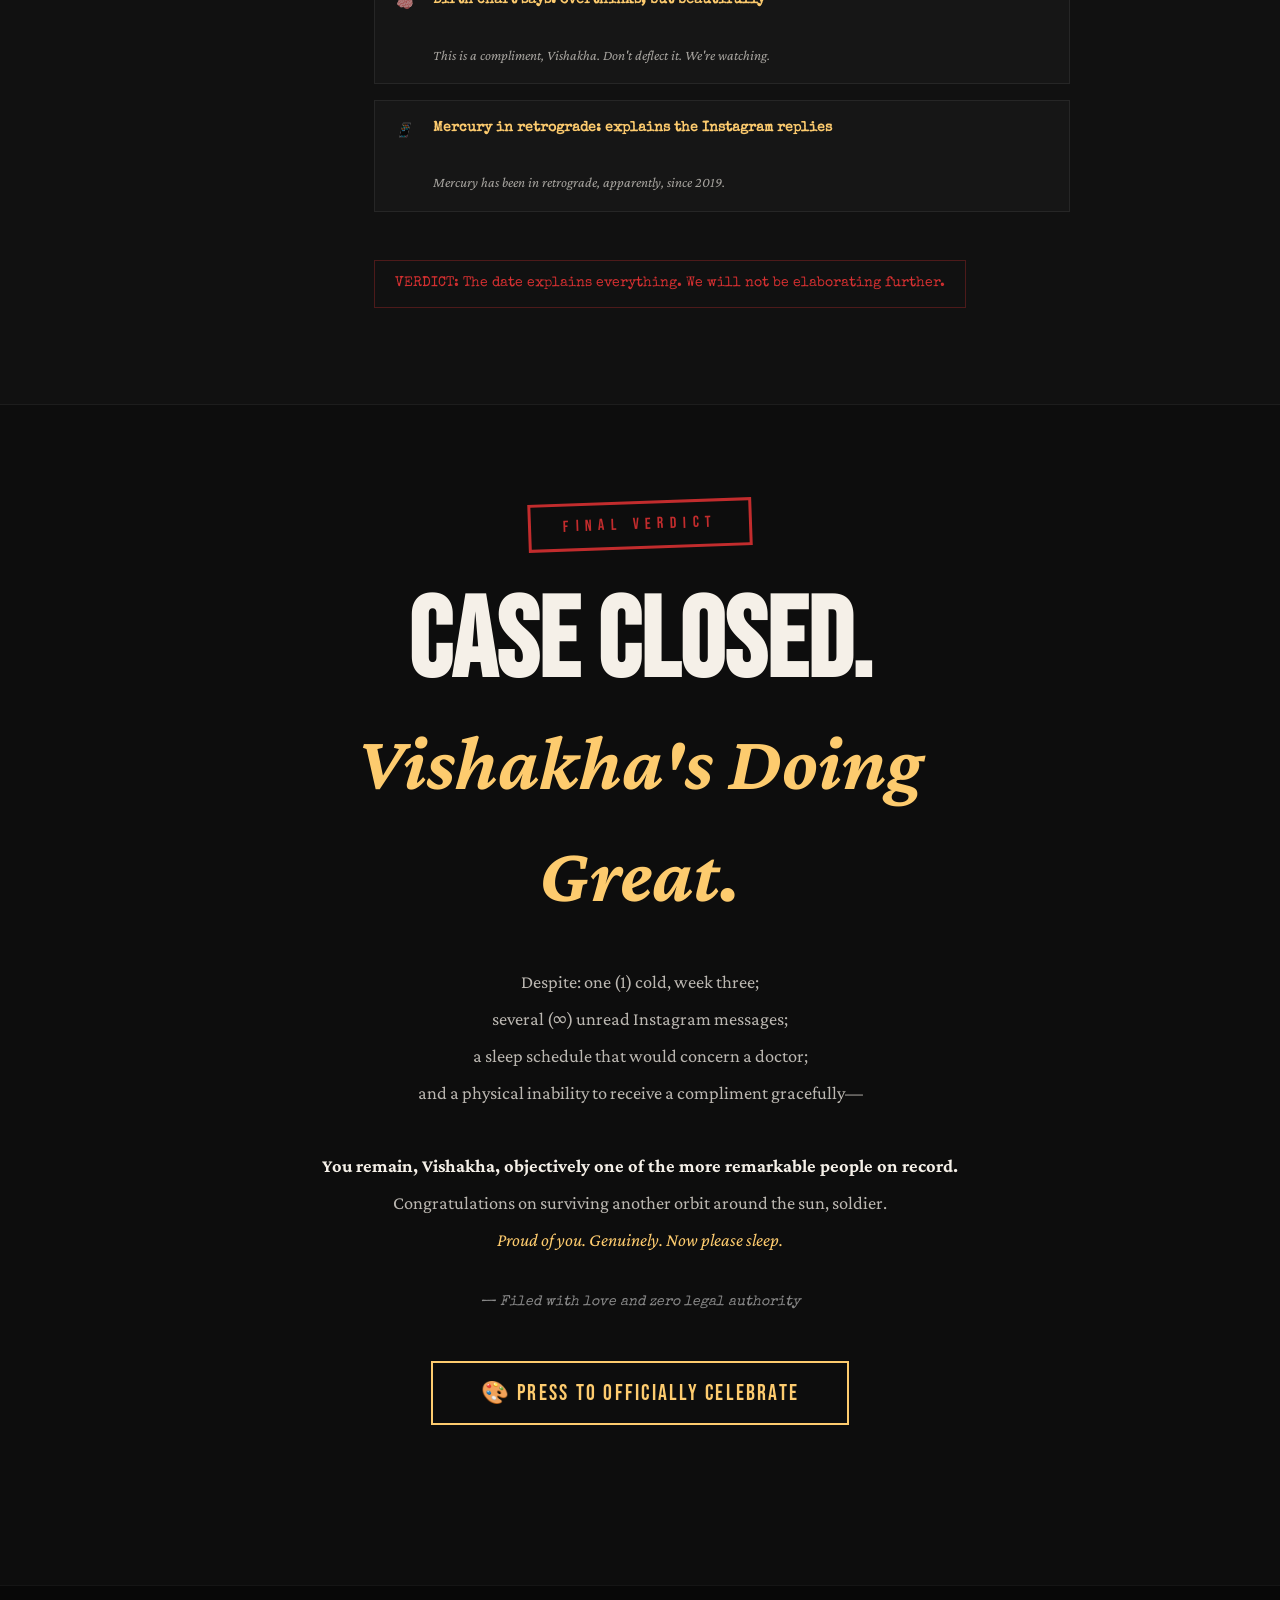
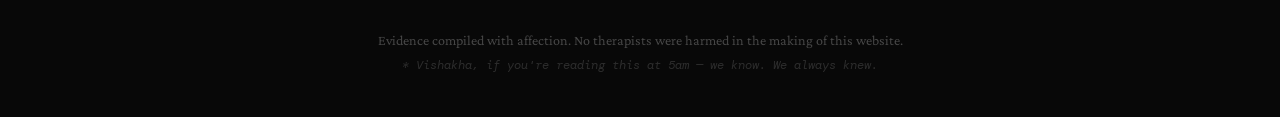
==== commit ecb4e0ac: "Update index.html" ====
--- a/index.html
+++ b/index.html
@@ -853,6 +853,7 @@
     <p id="pwError" style="color:#FF7675;font-size:0.72rem;letter-spacing:0.1em;opacity:0;transition:opacity 0.3s;">Wrong password. Try again.</p>
   </div>
 
+    <div class="loader" id="loader">
     <div class="loader-inner">
       <p class="loader-tag">CLASSIFIED</p>
       <p class="loader-text">Compiling evidence...<span class="blink">_</span></p>
